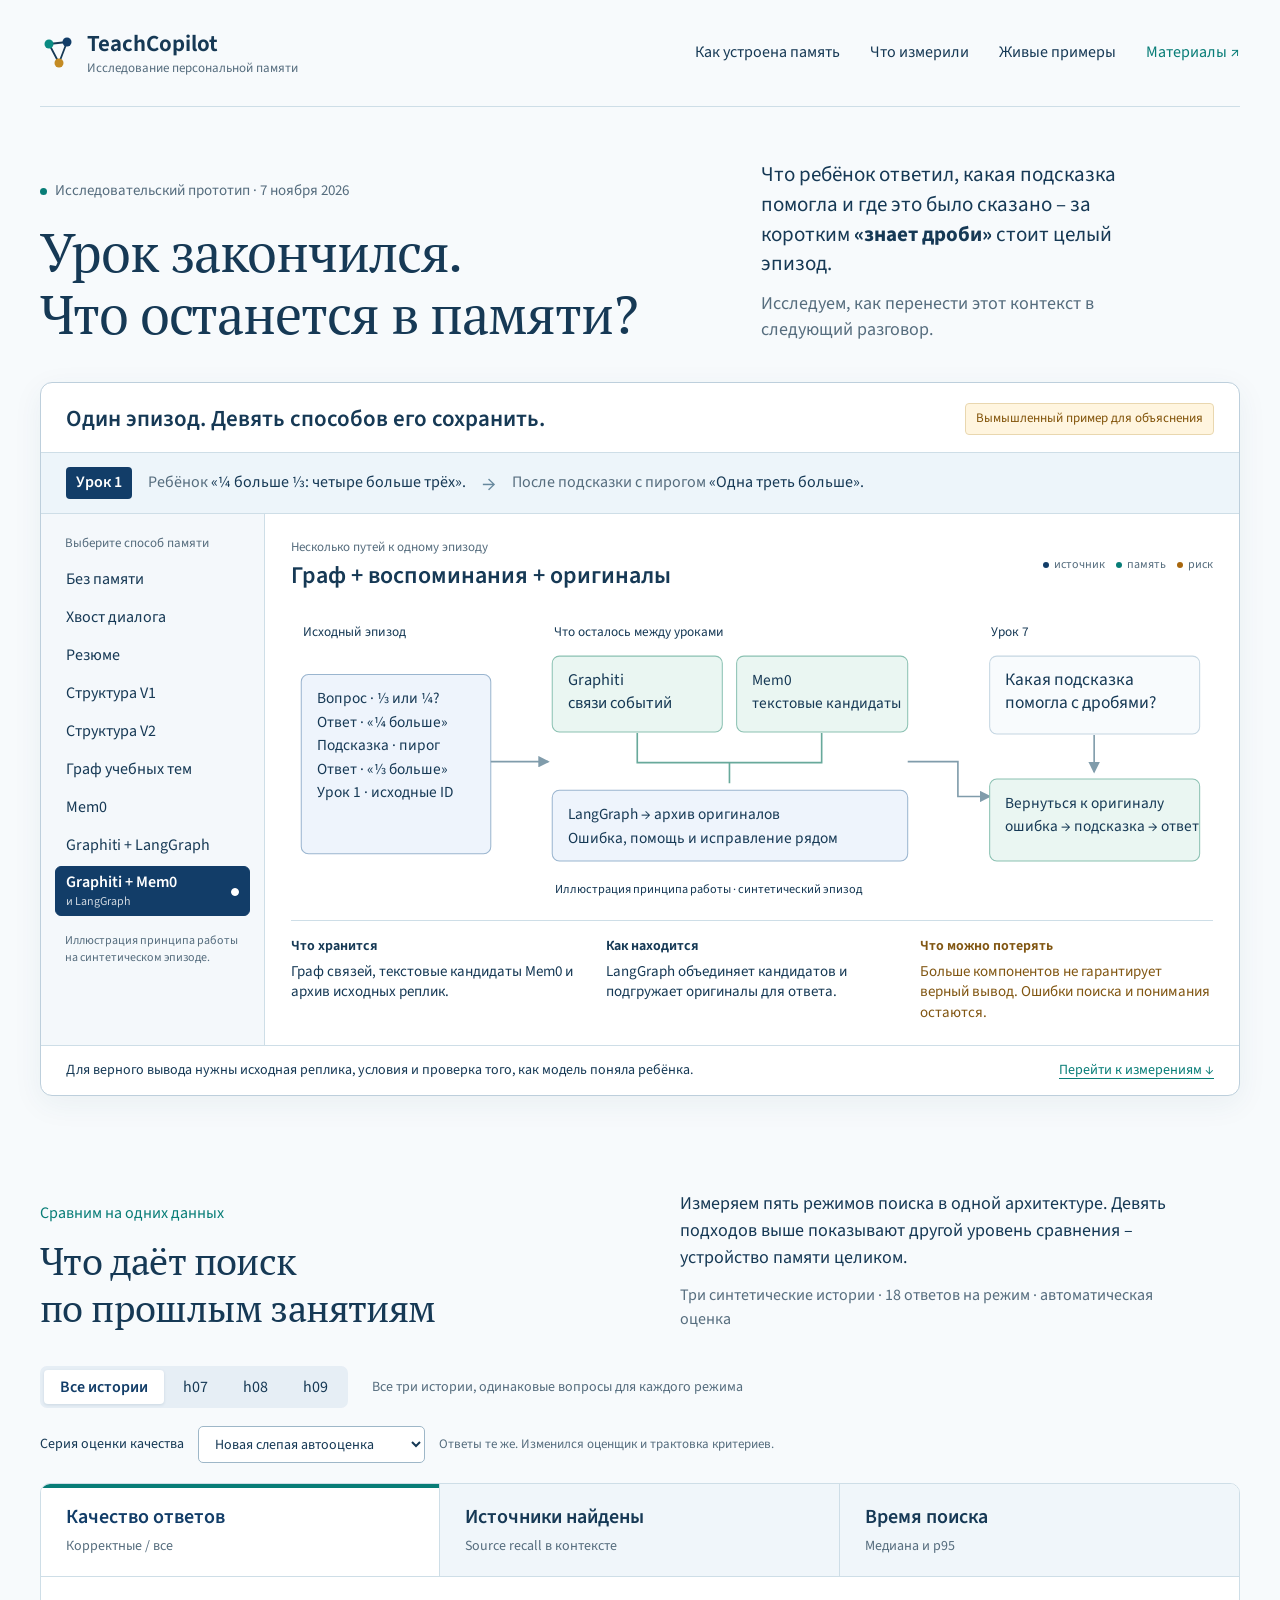
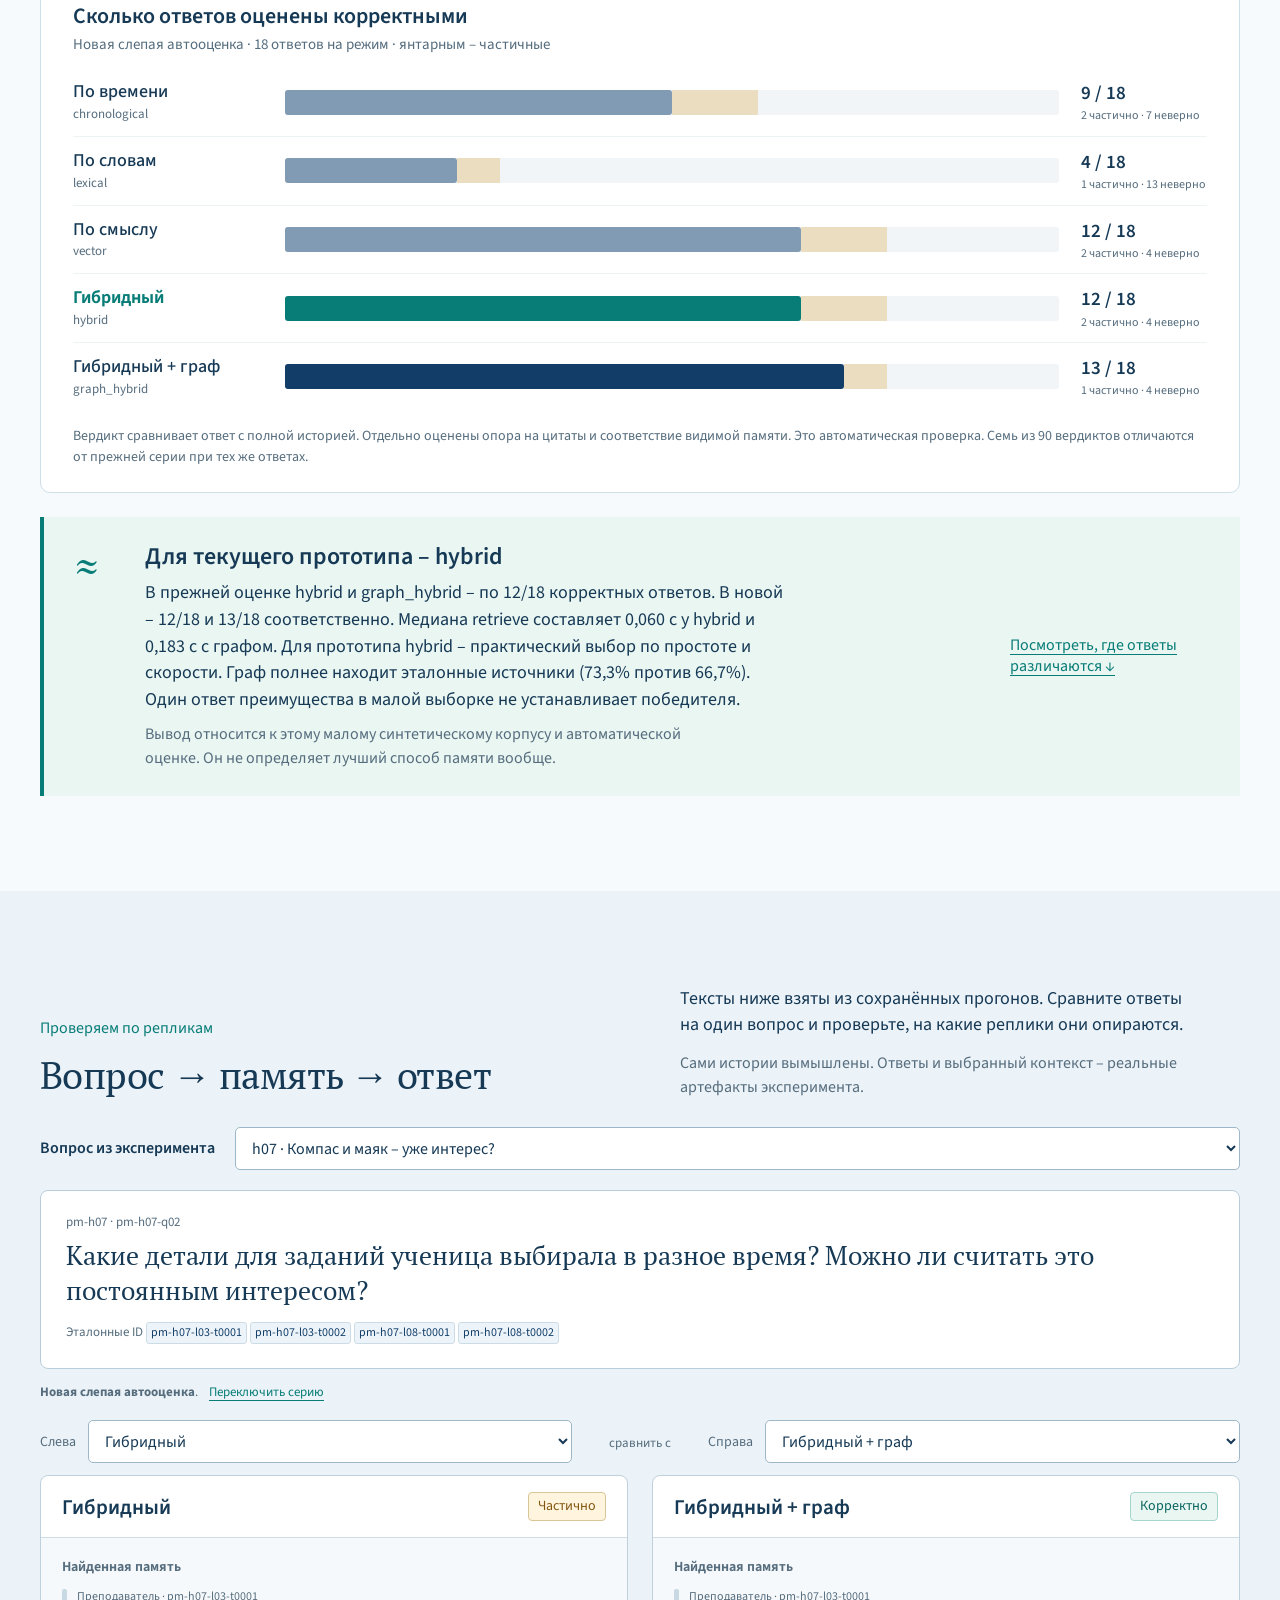
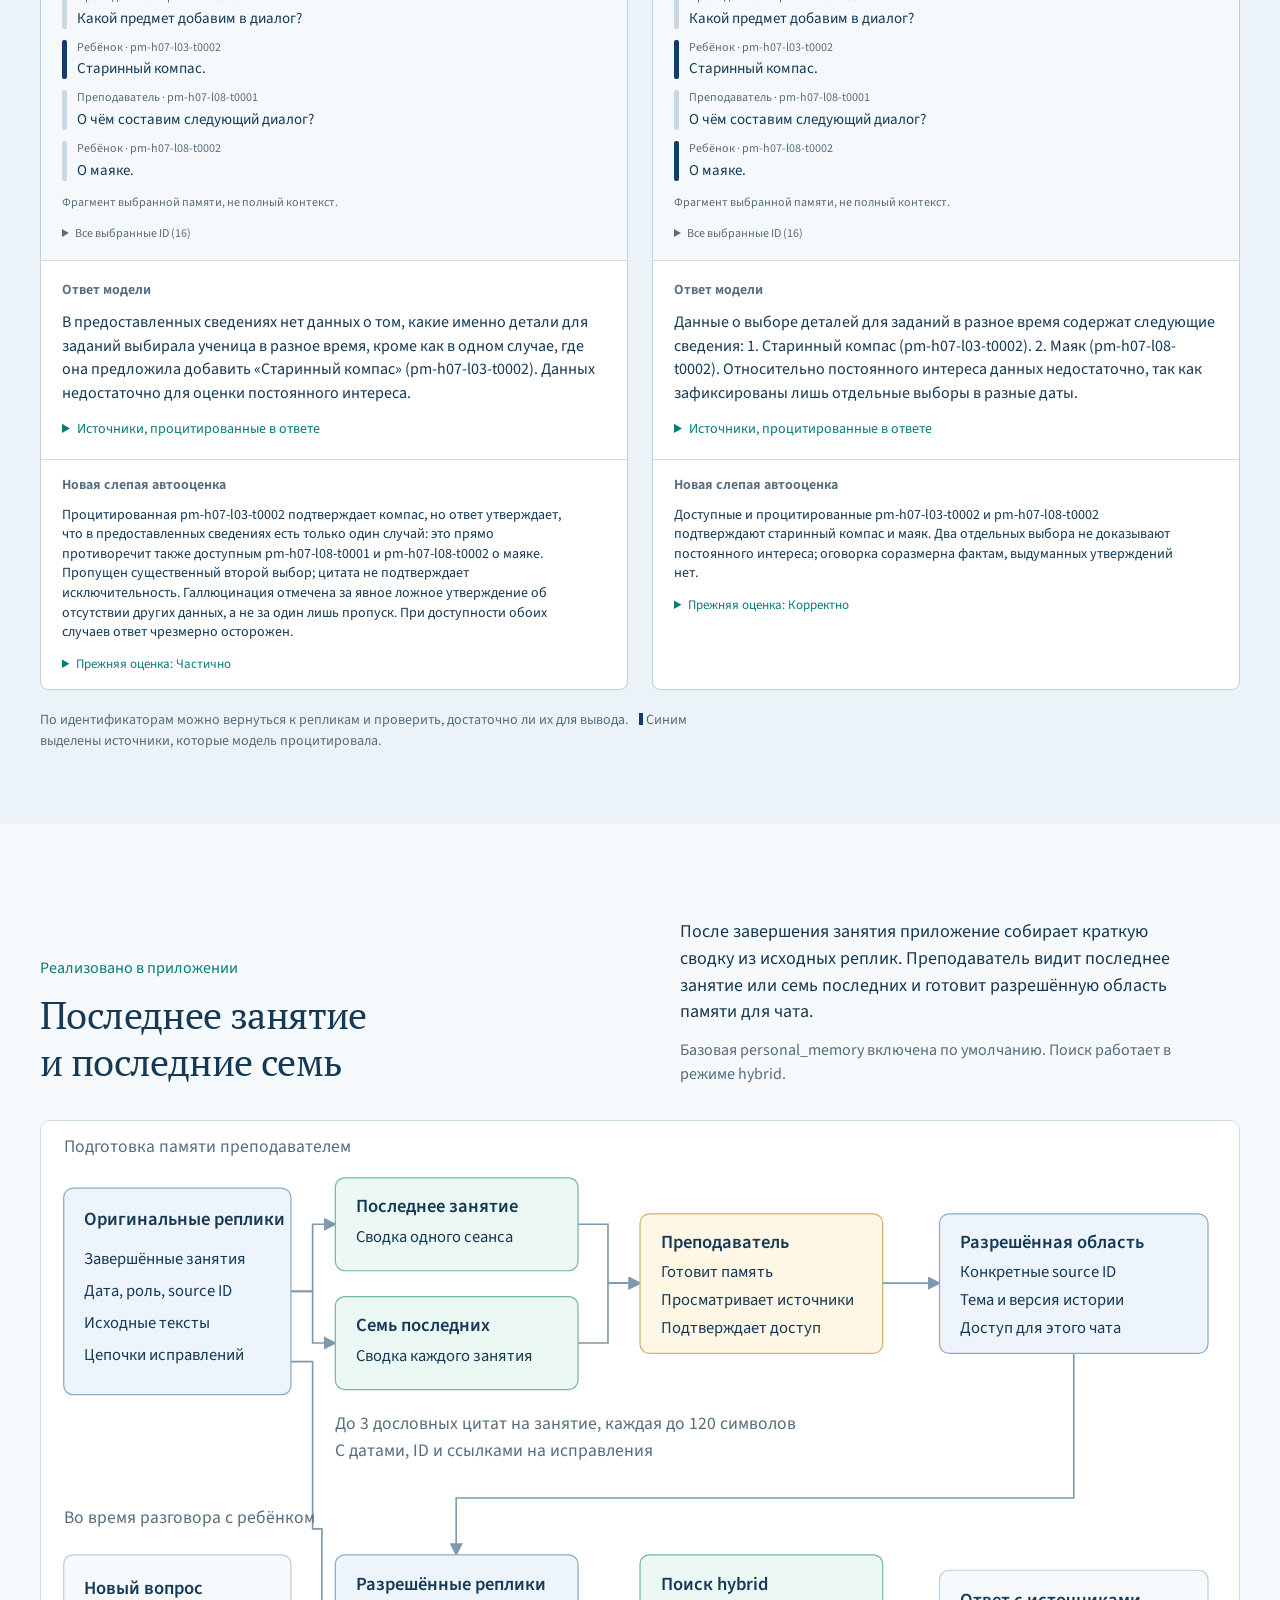
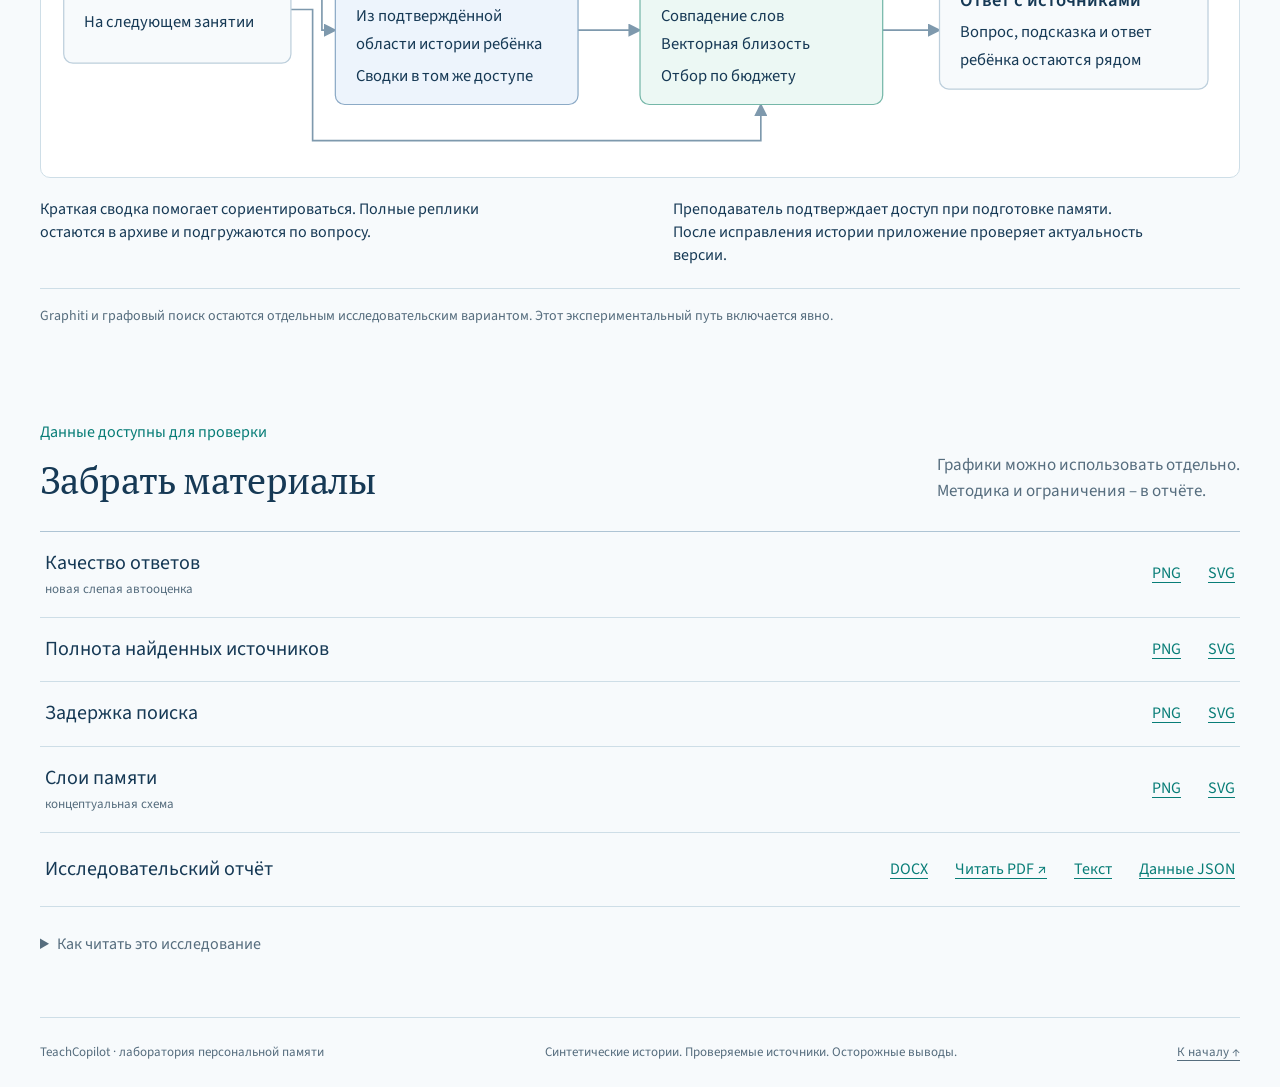
==== index.html @ 1670beb3 "Publish personal memory research website" ====
<!doctype html>
<html lang="ru">
<head>
  <meta charset="utf-8">
  <meta name="viewport" content="width=device-width,initial-scale=1">
  <meta name="theme-color" content="#123d68">
  <meta name="description" content="Как TeachCopilot может помнить ребёнка: девять подходов, измерения пяти режимов поиска и ответы с проверяемыми источниками.">
  <link rel="icon" type="image/svg+xml" href="data:image/svg+xml,%3Csvg xmlns='http://www.w3.org/2000/svg' viewBox='0 0 40 40'%3E%3Crect width='40' height='40' rx='9' fill='%23f7fafc'/%3E%3Cpath d='m10 12 20-2-9 21z' fill='none' stroke='%23123d68' stroke-width='2'/%3E%3Ccircle cx='10' cy='12' r='4' fill='%23087d77'/%3E%3Ccircle cx='30' cy='10' r='4' fill='%23123d68'/%3E%3Ccircle cx='21' cy='31' r='4' fill='%23a8670d'/%3E%3C/svg%3E">
  <title>Память между уроками · TeachCopilot</title>
  <link rel="stylesheet" href="styles.css">
  <script defer src="data/results.js"></script>
  <script defer src="app.js"></script>
</head>
<body>
  <a class="skip-link" href="#main">К содержанию</a>
  <header class="site-header wrap">
    <a class="brand" href="#main" aria-label="TeachCopilot – начало">
      <svg width="37" height="38" viewBox="0 0 37 38" aria-hidden="true"><path d="M9 10 27 8M9 10l10 19M27 8l-8 21" fill="none" stroke="currentColor" stroke-width="1.8"/><circle cx="9" cy="10" r="4.5" fill="#0a8b83"/><circle cx="27" cy="8" r="4.5" fill="#123d68"/><circle cx="19" cy="29" r="4.5" fill="#c48b24"/></svg>
      <span>TeachCopilot<small>Исследование персональной памяти</small></span>
    </a>
    <nav aria-label="Разделы"><a href="#methods">Как устроена память</a><a href="#results">Что измерили</a><a href="#examples">Живые примеры</a><a class="nav-report" href="#downloads">Материалы <span aria-hidden="true">↗</span></a></nav>
  </header>

  <main id="main">
    <section class="intro wrap" aria-labelledby="page-title">
      <div><p class="intro-note"><span class="status-dot"></span>Исследовательский прототип · 7 ноября 2026</p><h1 id="page-title">Урок закончился.<br>Что останется в памяти?</h1></div>
      <div class="intro-aside"><p>Что ребёнок ответил, какая подсказка помогла и где это было сказано – за коротким <strong>«знает дроби»</strong> стоит целый эпизод.</p><p>Исследуем, как перенести этот контекст в следующий разговор.</p></div>
    </section>

    <section id="methods" class="memory-lab wrap" aria-labelledby="methods-title">
      <div class="lab-heading"><h2 id="methods-title">Один эпизод. Девять способов его сохранить.</h2><span class="demo-label">Вымышленный пример для объяснения</span></div>
      <div class="episode-strip"><span class="session-tag">Урок 1</span><p><span class="speaker">Ребёнок</span> «¼ больше ⅓: четыре больше трёх».</p><span class="episode-arrow" aria-hidden="true">→</span><p><span class="speaker">После подсказки с пирогом</span> «Одна треть больше».</p></div>
      <div class="lab-body">
        <div class="method-selector"><p class="control-caption" id="method-label">Выберите способ памяти</p><div id="method-tabs" role="tablist" aria-labelledby="method-label" aria-orientation="vertical"></div><p class="method-footnote">Иллюстрация принципа работы<br>на синтетическом эпизоде.</p></div>
        <div class="method-workspace" role="tabpanel" id="method-panel" tabindex="0" aria-labelledby="method-tab-hybrid-full">
          <div class="method-heading"><div><p class="method-position" id="method-kind"></p><h3 id="method-name"></h3></div><span class="diagram-key"><i></i> источник <i></i> память <i></i> риск</span></div>
          <div id="memory-diagram" class="memory-diagram" tabindex="0" aria-label="Схема памяти. На узком экране можно прокручивать в стороны."></div><p class="diagram-scroll-hint">Схему можно прокрутить в стороны</p>
          <div class="method-explanation" aria-live="polite"><div><span class="explain-label">Что хранится</span><p id="method-store"></p></div><div><span class="explain-label">Как находится</span><p id="method-find"></p></div><div class="risk-explanation"><span class="explain-label">Что можно потерять</span><p id="method-risk"></p></div></div>
        </div>
      </div>
      <div class="lab-bottom"><p>Для верного вывода нужны исходная реплика, условия и проверка того, как модель поняла ребёнка.</p><a href="#results">Перейти к измерениям <span aria-hidden="true">↓</span></a></div>
    </section>

    <section id="results" class="section wrap" aria-labelledby="results-title">
      <div class="section-intro"><div><p class="section-kicker">Сравним на одних данных</p><h2 id="results-title">Что даёт поиск<br>по прошлым занятиям</h2></div><div class="section-copy"><p>Измеряем пять режимов поиска в одной архитектуре. Девять подходов выше показывают другой уровень сравнения – устройство памяти целиком.</p><p class="muted">Три синтетические истории · 18 ответов на режим · автоматическая оценка</p></div></div>
      <div class="results-controls"><div class="segmented" role="group" aria-label="История" id="history-filters"><button type="button" data-history="all" aria-pressed="true">Все истории</button><button type="button" data-history="pm-h07" aria-pressed="false">h07</button><button type="button" data-history="pm-h08" aria-pressed="false">h08</button><button type="button" data-history="pm-h09" aria-pressed="false">h09</button></div><p id="history-description" class="filter-caption">Все три истории, одинаковые вопросы для каждого режима</p></div>
      <div class="review-picker"><label for="review-series">Серия оценки качества</label><select id="review-series"><option value="new">Новая слепая автооценка</option><option value="previous">Прежняя автооценка</option></select><p>Ответы те же. Изменился оценщик и трактовка критериев.</p></div>
      <div class="measurement-board"><div class="metric-tabs" role="tablist" aria-label="Показатель"><button id="metric-tab-quality" role="tab" aria-selected="true" aria-controls="metric-panel" data-metric="quality">Качество ответов<span>Корректные / все</span></button><button id="metric-tab-recall" role="tab" aria-selected="false" aria-controls="metric-panel" data-metric="recall" tabindex="-1">Источники найдены<span>Source recall в контексте</span></button><button id="metric-tab-latency" role="tab" aria-selected="false" aria-controls="metric-panel" data-metric="latency" tabindex="-1">Время поиска<span>Медиана и p95</span></button></div>
        <div id="metric-panel" role="tabpanel" aria-labelledby="metric-tab-quality" tabindex="0"><div class="chart-heading"><div><h3 id="chart-title">Сколько ответов оценены корректными</h3><p id="chart-subtitle"></p></div><div class="latency-switch" id="latency-switch" hidden><span>Время:</span><button type="button" data-latency="retrieve" aria-pressed="true">retrieve</button><button type="button" data-latency="pipeline" aria-pressed="false">полный поиск</button></div></div><div id="results-chart" class="results-chart" aria-live="polite"><p class="data-pending">Подключаем проверенные данные…</p></div><p id="chart-footnote" class="chart-footnote"></p></div>
      </div>
      <div class="finding"><div class="finding-symbol" aria-hidden="true">≈</div><div><h3>Для текущего прототипа – hybrid</h3><p id="finding-text">Загружаем проверенные результаты сравнения.</p><p class="muted">Вывод относится к этому малому синтетическому корпусу и автоматической оценке. Он не определяет лучший способ памяти вообще.</p></div><a href="#examples">Посмотреть, где ответы различаются <span aria-hidden="true">↓</span></a></div>
    </section>

    <section id="examples" class="section examples-section" aria-labelledby="examples-title"><div class="wrap">
      <div class="section-intro"><div><p class="section-kicker">Проверяем по репликам</p><h2 id="examples-title">Вопрос → память → ответ</h2></div><div class="section-copy"><p>Тексты ниже взяты из сохранённых прогонов. Сравните ответы на один вопрос и проверьте, на какие реплики они опираются.</p><p class="muted">Сами истории вымышлены. Ответы и выбранный контекст – реальные артефакты эксперимента.</p></div></div>
      <div class="example-controls"><label for="example-select">Вопрос из эксперимента</label><select id="example-select"><option>Данные загружаются</option></select></div>
      <div id="example-question" class="example-question"></div><p class="example-series-note" id="example-series-note"></p>
      <div class="compare-selectors"><label>Слева<select id="example-mode-a" aria-label="Первый режим сравнения"></select></label><span aria-hidden="true">сравнить с</span><label>Справа<select id="example-mode-b" aria-label="Второй режим сравнения"></select></label></div>
      <div id="example-comparison" class="example-comparison" aria-live="polite"></div>
      <p class="example-reading-note">По идентификаторам можно вернуться к репликам и проверить, достаточно ли их для вывода. <span class="source-swatch"></span> Синим выделены источники, которые модель процитировала.</p>
    </div></section>

    <section id="architecture" class="section wrap" aria-labelledby="architecture-title">
      <div class="section-intro"><div><p class="section-kicker">Реализовано в приложении</p><h2 id="architecture-title">Последнее занятие<br>и последние семь</h2></div><div class="section-copy"><p>После завершения занятия приложение собирает краткую сводку из исходных реплик. Преподаватель видит последнее занятие или семь последних и готовит разрешённую область памяти для чата.</p><p class="muted">Базовая personal_memory включена по умолчанию. Поиск работает в режиме hybrid.</p></div></div>
      <div class="architecture-diagram" tabindex="0" aria-label="Архитектура памяти. На узком экране можно прокручивать в стороны."><svg viewBox="0 0 1160 635" role="img" aria-labelledby="architecture-svg-title architecture-svg-desc"><title id="architecture-svg-title">Сводки одного и семи завершённых занятий и поиск по разрешённым источникам</title><desc id="architecture-svg-desc">Оригиналы завершённых занятий остаются в архиве. Сводки показывают последнее занятие и семь последних. На каждое занятие выбираются до трёх дословных цитат, каждая до 120 символов, с датами, ID и связями исправлений. Преподаватель заранее готовит память и подтверждает область доступа. Во время чата лексический и векторный поиск выбирают исходные реплики только из этой области. Сводки чата ограничены теми же разрешёнными источниками. Базовый путь работает без графового сервиса.</desc><defs><marker id="arch-arrow" markerWidth="8" markerHeight="8" refX="7" refY="4" orient="auto"><path d="m0 0 8 4-8 4" fill="#7e99ad"/></marker></defs>
        <text x="22" y="30" class="svg-note">Подготовка памяти преподавателем</text>
        <g class="arch-line"><path d="M242 165H263V100H285"/><path d="M242 165H263V215H285"/><path d="M520 100H549V157H580"/><path d="M520 215H549V157H580"/><path d="M815 157H870"/><path d="M1000 225V365H402V420"/><path d="M242 233H263V395H272V493H285"/><path d="M520 493H580"/><path d="M815 493H870"/><path d="M242 473H263V600H697V565"/></g>
        <g class="arch-node source"><rect x="22" y="65" width="220" height="200" rx="9"/><text x="42" y="101" class="svg-h">Оригинальные реплики</text><text x="42" y="138">Завершённые занятия</text><text x="42" y="169">Дата, роль, source ID</text><text x="42" y="200">Исходные тексты</text><text x="42" y="231">Цепочки исправлений</text></g>
        <g class="arch-node memory"><rect x="285" y="55" width="235" height="90" rx="9"/><text x="305" y="88" class="svg-h">Последнее занятие</text><text x="305" y="117">Сводка одного сеанса</text></g>
        <g class="arch-node memory"><rect x="285" y="170" width="235" height="90" rx="9"/><text x="305" y="203" class="svg-h">Семь последних</text><text x="305" y="232">Сводка каждого занятия</text></g>
        <g class="arch-node approval"><rect x="580" y="90" width="235" height="135" rx="9"/><text x="600" y="123" class="svg-h">Преподаватель</text><text x="600" y="151">Готовит память</text><text x="600" y="178">Просматривает источники</text><text x="600" y="205">Подтверждает доступ</text></g>
        <g class="arch-node source"><rect x="870" y="90" width="260" height="135" rx="9"/><text x="890" y="123" class="svg-h">Разрешённая область</text><text x="890" y="151">Конкретные source ID</text><text x="890" y="178">Тема и версия истории</text><text x="890" y="205">Доступ для этого чата</text></g>
        <text x="285" y="298" class="svg-note">До 3 дословных цитат на занятие, каждая до 120 символов</text><text x="285" y="324" class="svg-note">С датами, ID и ссылками на исправления</text>
        <text x="22" y="389" class="svg-note">Во время разговора с ребёнком</text>
        <g class="arch-node"><rect x="22" y="420" width="220" height="105" rx="9"/><text x="42" y="458" class="svg-h">Новый вопрос</text><text x="42" y="490">На следующем занятии</text></g>
        <g class="arch-node source"><rect x="285" y="420" width="235" height="145" rx="9"/><text x="305" y="454" class="svg-h">Разрешённые реплики</text><text x="305" y="484">Из подтверждённой</text><text x="305" y="511">области истории ребёнка</text><text x="305" y="542">Сводки в том же доступе</text></g>
        <g class="arch-node memory"><rect x="580" y="420" width="235" height="145" rx="9"/><text x="600" y="454" class="svg-h">Поиск hybrid</text><text x="600" y="484">Совпадение слов</text><text x="600" y="511">Векторная близость</text><text x="600" y="542">Отбор по бюджету</text></g>
        <g class="arch-node"><rect x="870" y="435" width="260" height="115" rx="9"/><text x="890" y="470" class="svg-h">Ответ с источниками</text><text x="890" y="500">Вопрос, подсказка и ответ</text><text x="890" y="527">ребёнка остаются рядом</text></g>
      </svg></div>
      <p class="diagram-scroll-hint">Схему можно прокрутить в стороны</p><div class="architecture-caption"><p>Краткая сводка помогает сориентироваться. Полные реплики остаются в архиве и подгружаются по вопросу.</p><p>Преподаватель подтверждает доступ при подготовке памяти. После исправления истории приложение проверяет актуальность версии.</p></div><p class="architecture-research-note">Graphiti и графовый поиск остаются отдельным исследовательским вариантом. Этот экспериментальный путь включается явно.</p>
    </section>

    <section id="downloads" class="section downloads-section wrap" aria-labelledby="downloads-title"><div class="downloads-heading"><div><p class="section-kicker">Данные доступны для проверки</p><h2 id="downloads-title">Забрать материалы</h2></div><p>Графики можно использовать отдельно.<br>Методика и ограничения – в отчёте.</p></div><div class="download-list" id="download-list"><div class="download-row"><span>Качество ответов <small>новая слепая автооценка</small></span><div><a href="figures/quality.png" download>PNG</a><a href="figures/quality.svg" download>SVG</a></div></div><div class="download-row"><span>Полнота найденных источников</span><div><a href="figures/recall.png" download>PNG</a><a href="figures/recall.svg" download>SVG</a></div></div><div class="download-row"><span>Задержка поиска</span><div><a href="figures/latency.png" download>PNG</a><a href="figures/latency.svg" download>SVG</a></div></div><div class="download-row"><span>Слои памяти <small>концептуальная схема</small></span><div><a href="figures/memory-layers.png" download>PNG</a><a href="figures/memory-layers.svg" download>SVG</a></div></div><div class="download-row report-row"><span>Исследовательский отчёт</span><div><a href="downloads/report.docx" download>DOCX</a><a href="downloads/report.pdf">Читать PDF <span aria-hidden="true">↗</span></a><a href="downloads/report.md" download>Текст</a><a href="data/results.json" download>Данные JSON</a></div></div></div>
      <details class="limits"><summary>Как читать это исследование</summary><div id="limitations-content"><p>Малый синтетический корпус и автоматические вердикты не заменяют независимую проверку человеком. Здесь нет вывода о готовности к использованию с настоящими детьми.</p></div></details>
    </section>
  </main>
  <footer class="site-footer wrap"><p>TeachCopilot · лаборатория персональной памяти</p><p>Синтетические истории. Проверяемые источники. Осторожные выводы.</p><a href="#main">К началу ↑</a></footer>
</body>
</html>
---- styles.css ----
@font-face{font-family:"PT Serif";src:url("assets/fonts/PTSerif-Regular.ttf") format("truetype");font-weight:400;font-display:swap}@font-face{font-family:"Source Sans 3";src:url("assets/fonts/SourceSans3.ttf") format("truetype");font-weight:200 900;font-display:swap}
:root{--ink:#163955;--blue:#123d68;--teal:#087d77;--amber:#a8670d;--pale:#edf5fa;--paper:#fff;--line:#cedee7;--muted:#566d7e;--teal-wash:#eaf6f2;--amber-wash:#fff5df;--sans:"Source Sans 3","Segoe UI",sans-serif;--serif:"PT Serif",Georgia,serif;--max:1240px}*{box-sizing:border-box}html{scroll-behavior:smooth;scroll-padding-top:28px}body{margin:0;background:#f7fafc;color:var(--ink);font:18px/1.48 var(--sans);-webkit-font-smoothing:antialiased}button,input,select{font:inherit}button,a,summary,select{-webkit-tap-highlight-color:transparent}button{cursor:pointer}a{color:inherit;text-decoration-thickness:1px;text-underline-offset:4px}button:focus-visible,a:focus-visible,select:focus-visible,summary:focus-visible,[tabindex]:focus-visible{outline:3px solid #c18216;outline-offset:4px}button{color:inherit}button:disabled{cursor:default}h1,h2,h3,p{margin:0}h1,h2{font-family:var(--serif);font-weight:400}h1{font-size:clamp(38px,4.2vw,59px);line-height:1.16;letter-spacing:-1.1px}h2{font-size:clamp(31px,3vw,43px);line-height:1.22;letter-spacing:-.6px}h3{font-size:24px;line-height:1.25;font-weight:600}p{max-width:72ch}svg{display:block;max-width:100%}svg text{font-family:var(--sans);fill:var(--ink)}[hidden]{display:none!important}.wrap{width:min(var(--max),calc(100% - 80px));margin-inline:auto}.skip-link{position:absolute;left:16px;top:-100px;padding:12px 16px;background:#fff;z-index:99}.skip-link:focus{top:10px}.site-header{display:flex;align-items:center;justify-content:space-between;gap:30px;min-height:107px;border-bottom:1px solid var(--line)}.brand{display:flex;align-items:center;gap:10px;text-decoration:none;font-size:23px;line-height:1.1;font-weight:650}.brand small{display:block;font-size:13px;font-weight:400;margin-top:5px;color:var(--muted)}.site-header nav{display:flex;gap:30px;font-size:16px}.site-header nav a{text-decoration:none;padding:8px 0}.site-header nav a:hover{color:var(--teal)}.site-header nav .nav-report{color:var(--teal)}.intro{display:grid;grid-template-columns:1.35fr 1fr;gap:75px;padding-top:53px;padding-bottom:37px;align-items:end}.intro-note{font-size:15px;color:var(--muted);margin-bottom:18px;display:flex;align-items:center;gap:8px}.status-dot{width:7px;height:7px;border-radius:50%;background:var(--teal);display:inline-block}.intro-aside{padding-bottom:3px;font-size:21px;line-height:1.42;max-width:420px}.intro-aside p+p{margin-top:12px;color:var(--muted);font-size:18px}.memory-lab{background:var(--paper);border:1px solid #bdcfdc;box-shadow:0 8px 30px #204b6710;border-radius:12px;overflow:hidden}.lab-heading{display:flex;align-items:center;justify-content:space-between;gap:20px;padding:20px 25px 17px}.lab-heading h2{font:600 23px/1.3 var(--sans);letter-spacing:0}.demo-label{font-size:13px;background:var(--amber-wash);color:#82540a;border:1px solid #e9d7af;padding:5px 10px;border-radius:4px;white-space:nowrap}.episode-strip{display:flex;align-items:center;gap:16px;padding:14px 25px;background:var(--pale);border-block:1px solid var(--line);font-size:16px}.session-tag{background:var(--blue);color:#fff;padding:4px 10px;white-space:nowrap;border-radius:4px;font-weight:600}.speaker{color:var(--muted)}.episode-arrow{font-size:22px;color:#66889d}.lab-body{display:grid;grid-template-columns:224px minmax(0,1fr)}.method-selector{padding:20px 14px;background:#f4f8fb;border-right:1px solid var(--line)}.control-caption{font-size:13px;color:var(--muted);padding-left:10px;margin-bottom:9px}.method-selector [role=tablist]{display:flex;flex-direction:column;gap:3px}.method-selector [role=tab]{text-align:left;border:1px solid transparent;background:transparent;border-radius:6px;min-height:35px;padding:6px 10px;font-size:16px;line-height:1.18;position:relative}.method-selector [role=tab] small{display:block;font-size:12px;font-weight:400;opacity:.8;margin-top:3px}.method-selector [role=tab]:hover{background:#e6eef5}.method-selector [role=tab][aria-selected=true]{background:var(--blue);color:#fff;font-weight:600;border-color:var(--blue)}.method-selector [role=tab][aria-selected=true]:after{content:"";position:absolute;right:10px;top:calc(50% - 3px);width:6px;height:6px;border:1px solid #fff;border-radius:50%;background:#fff}.method-footnote{font-size:12px;line-height:1.35;color:var(--muted);padding-left:10px;margin-top:17px}.method-workspace{padding:24px 26px 22px;min-width:0}.method-heading{display:flex;justify-content:space-between;gap:16px;align-items:center}.method-position{font-size:13px;color:var(--muted);margin-bottom:4px}.method-heading h3{font-size:24px}.diagram-key{font-size:12px;color:var(--muted);display:flex;align-items:center;gap:5px;white-space:nowrap}.diagram-key i{width:6px;height:6px;border-radius:50%;background:var(--blue);margin-left:6px}.diagram-key i:nth-of-type(2){background:var(--teal)}.diagram-key i:nth-of-type(3){background:var(--amber)}.memory-diagram{margin-block:18px 14px;min-height:257px}.memory-diagram svg{width:100%;height:auto}.method-explanation{display:grid;grid-template-columns:1fr 1fr 1fr;gap:22px;border-top:1px solid var(--line);padding-top:16px;font-size:15px;line-height:1.37}.explain-label{display:block;font-weight:650;font-size:14px;margin-bottom:5px}.risk-explanation{color:#815612}.lab-bottom{border-top:1px solid var(--line);padding:15px 25px;display:flex;align-items:center;gap:35px;justify-content:space-between;font-size:14px;line-height:1.36}.lab-bottom p{max-width:830px}.lab-bottom a{color:var(--teal);white-space:nowrap}.section{padding-top:95px}.section-intro{display:grid;grid-template-columns:1fr 1fr;gap:80px;align-items:end;margin-bottom:34px}.section-kicker{color:var(--teal);font-size:16px;margin-bottom:12px}.section-copy{max-width:520px}.section-copy p+p{margin-top:13px}.muted{color:var(--muted);font-size:16px}.results-controls{display:flex;align-items:center;gap:24px;margin-bottom:18px}.segmented{display:flex;padding:4px;gap:3px;background:#e6eef5;border-radius:7px;flex-shrink:0}.segmented button{border:0;background:transparent;border-radius:4px;padding:7px 16px;font-size:16px;line-height:1.3}.segmented button[aria-pressed=true]{background:#fff;box-shadow:0 1px 3px #123d6820;color:var(--blue);font-weight:600}.filter-caption{font-size:14px;color:var(--muted)}.measurement-board{background:#fff;border:1px solid var(--line);border-radius:10px;overflow:hidden}.metric-tabs{display:grid;grid-template-columns:repeat(3,1fr);border-bottom:1px solid var(--line);background:#f0f6fa}.metric-tabs button{padding:19px 25px;text-align:left;font-weight:600;background:transparent;border:0;border-right:1px solid var(--line);position:relative;font-size:20px}.metric-tabs button:last-child{border-right:0}.metric-tabs button span{font-size:14px;font-weight:400;display:block;color:var(--muted);margin-top:3px}.metric-tabs button[aria-selected=true]{background:#fff;color:var(--blue)}.metric-tabs button[aria-selected=true]:before{content:"";position:absolute;height:4px;background:var(--teal);top:0;left:0;right:0}.metric-tabs button:hover{background:#fff}.chart-heading{padding:26px 32px 5px;display:flex;align-items:center;justify-content:space-between;gap:20px}.chart-heading h3{font-size:22px}.chart-heading p{font-size:15px;color:var(--muted);margin-top:4px}.results-chart{padding:7px 32px 10px;min-height:290px}.chart-row{display:grid;grid-template-columns:190px 1fr 126px;gap:22px;align-items:center;padding-block:12px;border-bottom:1px solid #edf2f5;font-size:18px}.chart-row:last-child{border-bottom:0}.chart-mode{font-weight:500;line-height:1.15}.chart-mode small{display:block;font-size:13px;color:var(--muted);font-weight:400;margin-top:4px}.chart-track{height:25px;background:#f1f5f8;border-radius:3px;position:relative;overflow:visible}.chart-fill{height:100%;background:#809bb3;border-radius:3px;min-width:1px}.chart-row.is-recommended .chart-fill{background:var(--teal)}.chart-row.is-recommended .chart-mode{color:var(--teal);font-weight:650}.chart-row.is-graph .chart-fill{background:var(--blue)}.chart-partial{height:100%;background:#ead9b3;position:absolute;top:0;opacity:.8}.chart-value{font-weight:600;white-space:nowrap;font-size:19px}.chart-value small{font-size:12px;font-weight:400;display:block;color:var(--muted)}.chart-footnote{font-size:14px;padding:5px 32px 25px;color:var(--muted);max-width:none}.latency-switch{display:flex;align-items:center;gap:5px;font-size:14px;flex-shrink:0}.latency-switch span{margin-right:5px;color:var(--muted)}.latency-switch button{font-size:14px;border:1px solid var(--line);background:#fff;padding:5px 9px;border-radius:4px}.latency-switch button[aria-pressed=true]{background:var(--blue);border-color:var(--blue);color:#fff}.chart-p95{width:2px;height:33px;position:absolute;top:-4px;background:#203e57;opacity:.7}.chart-p95:before,.chart-p95:after{content:"";position:absolute;width:6px;height:1px;background:#203e57;left:-2px}.chart-p95:before{top:0}.chart-p95:after{bottom:0}.finding{display:grid;grid-template-columns:48px 1fr 200px;gap:23px;background:var(--teal-wash);padding:25px 30px;margin-top:24px;border-left:4px solid var(--teal);align-items:center}.finding-symbol{font:48px var(--serif);color:var(--teal);align-self:start;line-height:1}.finding h3{font-size:24px;margin-bottom:8px}.finding p+p{margin-top:10px}.finding a{font-size:16px;line-height:1.35;color:var(--teal)}.examples-section{padding-bottom:73px;background:#ecf3f8;margin-top:95px}.examples-section .section-intro{margin-bottom:28px}.example-controls{display:flex;align-items:center;gap:20px;font-size:16px;margin-bottom:20px}.example-controls label{white-space:nowrap;font-weight:600}select{min-height:43px;padding:8px 34px 8px 12px;border:1px solid #9eb7c8;border-radius:5px;background:#fff;color:var(--ink);font-size:16px;max-width:100%}.example-controls select{width:100%;min-width:0}.example-question{position:relative;padding:22px 25px;border:1px solid #b9cedc;border-radius:8px;background:#fff;margin-bottom:24px}.example-question .question-meta{font-size:13px;color:var(--muted);margin-bottom:5px}.example-question blockquote{margin:0;font:26px/1.35 var(--serif)}.example-question .expected-sources{font-size:13px;margin-top:12px;color:var(--muted)}.compare-selectors{display:grid;grid-template-columns:1fr 100px 1fr;gap:18px;align-items:end;margin-bottom:12px}.compare-selectors label{display:flex;align-items:center;gap:12px;font-size:14px;color:var(--muted)}.compare-selectors label select{flex:1;min-width:0}.compare-selectors>span{font-size:13px;text-align:center;color:var(--muted);padding-bottom:10px}.example-comparison{display:grid;grid-template-columns:1fr 1fr;gap:24px}.answer-panel{background:#fff;border:1px solid #bfd1dd;border-radius:8px;overflow:hidden;min-width:0}.answer-panel-header{display:flex;align-items:center;justify-content:space-between;gap:12px;padding:16px 21px;border-bottom:1px solid var(--line)}.answer-panel-header h3{font-size:21px}.verdict{font-size:14px;border:1px solid #d9c696;color:#855812;background:var(--amber-wash);padding:3px 9px;border-radius:4px;white-space:nowrap}.verdict.correct{color:#08665e;background:var(--teal-wash);border-color:#a5d6cc}.verdict.incorrect{color:#9b4137;background:#fff0ed;border-color:#e4bbb4}.memory-excerpt{padding:19px 21px 17px;background:#f6f9fb;border-bottom:1px solid var(--line)}.step-label{font-size:14px;font-weight:650;margin-bottom:10px;color:var(--muted)}.context-turn{font-size:15px;line-height:1.4;margin-top:11px;display:grid;grid-template-columns:5px 1fr;column-gap:10px}.context-turn:before{content:"";display:block;background:#c9d9e3;grid-row:1/3;border-radius:2px}.context-turn.cited:before{background:var(--blue)}.turn-meta{font-size:12px;color:var(--muted);overflow-wrap:anywhere;margin-bottom:2px}.context-turn p{max-width:none}.excerpt-note{font-size:12px;color:var(--muted);margin-top:13px}.selected-source-details{font-size:12px;line-height:1.6;margin-top:12px}.selected-source-details summary{cursor:pointer;color:var(--muted)}.source-id{display:inline-block;border:1px solid #ccdce7;border-radius:3px;background:#edf4f9;color:var(--blue);padding:0 4px;font-size:12px;line-height:1.7;margin:2px 3px 2px 0;overflow-wrap:anywhere;max-width:100%}.answer-text{padding:19px 21px;line-height:1.49;font-size:16px}.answer-text .model-answer{white-space:pre-line;overflow-wrap:anywhere}.answer-text details{margin-top:13px;font-size:14px}.answer-text details summary{cursor:pointer;color:var(--teal)}.judgement{padding:16px 21px;border-top:1px solid var(--line);font-size:14px;line-height:1.4}.judgement strong{font-weight:650}.judgement p+p{margin-top:8px}.disputed{background:var(--amber-wash);padding:8px 10px;margin-top:10px;border-radius:4px;color:#815612}.example-reading-note{font-size:14px;color:var(--muted);margin-top:20px;max-width:95ch}.source-swatch{display:inline-block;width:4px;height:12px;background:var(--blue);vertical-align:-1px;margin-left:8px}.architecture-diagram{background:#fff;border:1px solid var(--line);border-radius:10px}.architecture-diagram svg{width:100%;height:auto}.arch-line{stroke:#7e99ad;stroke-width:1.6;fill:none;marker-end:url(#arch-arrow)}.arch-node rect{fill:#f7fafc;stroke:#bdcfdc;stroke-width:1.2}.arch-node text{font-size:16px}.arch-node .svg-h{font-size:18px;font-weight:600}.arch-node.source rect{fill:#edf4fc;stroke:#8caac6}.arch-node.memory rect{fill:#ecf8f4;stroke:#75b7a8}.arch-node.approval rect{fill:#fff7e6;stroke:#d0b06d}.architecture-diagram .svg-note{font-size:17px;fill:var(--muted)}.architecture-caption{display:grid;grid-template-columns:1fr 1fr;gap:65px;margin-top:20px;font-size:16px;line-height:1.45}.architecture-caption p{max-width:60ch}.downloads-section{padding-bottom:60px}.downloads-heading{display:flex;justify-content:space-between;align-items:end;gap:30px;margin-bottom:27px}.downloads-heading>p{color:var(--muted);font-size:17px}.download-list{border-top:1px solid #aec4d4}.download-row{display:flex;align-items:center;justify-content:space-between;padding:17px 5px;border-bottom:1px solid var(--line);gap:20px;font-size:20px}.download-row>div{display:flex;gap:27px;font-size:16px}.download-row a{color:var(--teal)}.report-row{padding-block:22px}.limits{margin-top:26px;font-size:16px;max-width:1000px}.limits summary{cursor:pointer;color:var(--muted)}.limits>div{margin-top:16px;padding-left:20px;border-left:2px solid var(--line);color:var(--muted)}.limits li+li{margin-top:10px}.site-footer{display:flex;align-items:center;justify-content:space-between;gap:25px;padding-block:25px;border-top:1px solid var(--line);font-size:13px;color:var(--muted)}.data-pending{padding-top:70px;text-align:center;color:var(--muted)}.empty-example{padding:30px;color:var(--muted)}
.review-picker{display:flex;align-items:center;gap:14px;margin:0 0 20px;font-size:14px}.review-picker select{font-size:14px;min-height:37px;padding-block:5px}.review-picker p{color:var(--muted);font-size:13px}.example-series-note{font-size:13px;color:var(--muted);margin:-10px 0 18px}.example-series-note a{margin-left:8px;color:var(--teal)}.previous-verdict{font-size:13px;margin-top:12px}.previous-verdict summary{cursor:pointer;color:var(--teal)}.previous-verdict p{margin-top:9px}.diagram-scroll-hint{display:none}.download-row>span small{display:block;font-size:13px;color:var(--muted);margin-top:2px}.chart-value small{white-space:normal;line-height:1.3}.architecture-research-note{font-size:14px;color:var(--muted);max-width:none;padding-top:17px;margin-top:20px;border-top:1px solid var(--line)}
@media(min-width:1450px){:root{--max:1280px}.intro{padding-top:60px;padding-bottom:42px}.method-workspace{padding-inline:30px}.memory-diagram{min-height:270px}}
@media(max-width:1100px){.wrap{width:calc(100% - 48px)}.site-header nav{gap:18px;font-size:14px}.intro{gap:38px}.intro-aside{font-size:19px}.lab-heading{align-items:flex-start}.lab-heading h2{max-width:420px}.lab-body{grid-template-columns:205px minmax(0,1fr)}.method-workspace{padding:21px 20px}.diagram-key{display:none}.memory-diagram{min-height:210px}.method-explanation{font-size:14px;gap:17px}.method-heading h3{font-size:22px}.section-intro{gap:45px}.finding{grid-template-columns:40px 1fr}.finding a{grid-column:2}.chart-row{grid-template-columns:165px 1fr 105px;gap:16px}.chart-heading{align-items:flex-start;flex-direction:column}.metric-tabs button{padding-inline:20px;font-size:18px}.chart-heading,.results-chart{padding-inline:25px}.chart-footnote{padding-inline:25px}.architecture-diagram{overflow-x:auto}.architecture-diagram svg{min-width:830px}.download-row>div{gap:20px}}
@media(max-width:780px){.wrap{width:calc(100% - 36px)}.site-header{min-height:85px}.brand{font-size:21px}.brand small{font-size:11px}.site-header nav a:not(.nav-report){display:none}.site-header nav{font-size:14px}.intro{grid-template-columns:1fr;gap:22px;padding-top:35px;padding-bottom:28px}.intro-aside{max-width:620px;font-size:19px}.intro-aside p+p{font-size:16px}.intro-note{font-size:13px;margin-bottom:15px}h1{font-size:43px}.lab-heading{padding:17px 18px;flex-direction:column;gap:10px}.lab-heading h2{font-size:21px;max-width:none}.demo-label{font-size:12px}.episode-strip{font-size:14px;flex-wrap:wrap;gap:8px 13px;padding:14px 18px}.episode-strip p{flex:1;min-width:200px}.episode-strip p:last-child{flex-basis:100%;padding-left:76px}.episode-arrow{display:none}.lab-body{grid-template-columns:1fr}.method-selector{padding:15px 14px;border-right:0;border-bottom:1px solid var(--line)}.method-selector [role=tablist]{display:grid;grid-template-columns:repeat(3,1fr);gap:5px}.method-selector [role=tab]{background:#e7eff5;font-size:13px;min-height:42px;padding:7px 9px}.method-selector [role=tab] small{font-size:10px}.method-selector [role=tab][aria-selected=true]:after{display:none}.control-caption{font-size:12px;margin-bottom:9px;padding-left:0}.method-footnote{display:none}.method-workspace{padding:20px 16px}.method-heading h3{font-size:21px}.memory-diagram{margin-top:18px;min-height:0;overflow-x:auto;padding-bottom:5px}.memory-diagram svg{min-width:560px}.method-explanation{gap:12px;font-size:13px}.explain-label{font-size:13px}.lab-bottom{padding:16px 18px;gap:15px;flex-direction:column;align-items:start;font-size:13px}.section{padding-top:65px}.section-intro{grid-template-columns:1fr;gap:20px;margin-bottom:25px}.section-intro h2 br{display:none}.section-copy{max-width:100%}.section-kicker{font-size:14px;margin-bottom:9px}.section-copy p{font-size:17px}.section-copy .muted{font-size:14px}.results-controls{gap:12px;align-items:flex-start;flex-direction:column}.segmented{width:100%}.segmented button{flex:1;font-size:14px;padding:7px 9px}.filter-caption{font-size:13px}.metric-tabs button{font-size:16px;padding:14px 12px;line-height:1.2}.metric-tabs button span{font-size:11px;line-height:1.2;margin-top:7px}.chart-heading{padding:22px 17px 10px}.chart-heading h3{font-size:20px}.chart-heading p{font-size:13px}.results-chart{padding-inline:17px;min-height:280px}.chart-row{grid-template-columns:118px 1fr 70px;gap:10px;font-size:15px;min-height:55px}.chart-mode small{font-size:11px}.chart-value{font-size:16px}.chart-value small{font-size:10px}.chart-track{height:21px}.chart-p95{height:29px}.chart-footnote{padding:5px 17px 20px;font-size:12px}.latency-switch{font-size:12px;gap:4px}.latency-switch button{font-size:12px;padding:4px 7px}.finding{padding:21px 18px;gap:14px;grid-template-columns:30px 1fr}.finding-symbol{font-size:38px}.finding h3{font-size:22px}.finding p{font-size:16px}.finding .muted{font-size:14px}.finding a{font-size:14px}.examples-section{margin-top:65px;padding-bottom:50px}.example-controls{flex-direction:column;align-items:start;gap:8px}.example-controls select{font-size:14px}.example-question{padding:18px}.example-question blockquote{font-size:22px}.compare-selectors{grid-template-columns:1fr 1fr;gap:16px}.compare-selectors>span{display:none}.compare-selectors label{flex-direction:column;align-items:start;gap:5px}.compare-selectors label select{width:100%;font-size:13px}.example-comparison{gap:15px}.answer-panel-header{padding:13px 14px;align-items:start;flex-direction:column;gap:7px}.answer-panel-header h3{font-size:19px}.verdict{font-size:12px}.memory-excerpt,.answer-text,.judgement{padding:15px 14px}.context-turn{font-size:14px;column-gap:7px;grid-template-columns:3px 1fr}.turn-meta{font-size:10px}.answer-text{font-size:14px}.judgement{font-size:12px}.step-label{font-size:12px}.example-reading-note{font-size:12px}.architecture-caption{grid-template-columns:1fr;gap:15px;font-size:15px}.downloads-heading{align-items:start;flex-direction:column;gap:15px}.downloads-heading>p{font-size:16px}.download-row{font-size:17px;padding-block:16px}.download-row>div{gap:18px;font-size:14px}.report-row{align-items:start;flex-direction:column;gap:9px}.limits{font-size:14px}.site-footer{align-items:start;flex-wrap:wrap;font-size:12px;gap:12px}.site-footer p:nth-child(2){display:none}.site-footer a{margin-left:auto}}
@media(max-width:480px){h1{font-size:36px;letter-spacing:-.6px}.wrap{width:calc(100% - 28px)}.site-header nav{font-size:13px}.brand{font-size:20px}.brand small{max-width:165px;line-height:1.2}.brand svg{width:30px}.lab-heading h2{font-size:19px}.method-selector [role=tablist]{grid-template-columns:repeat(3,1fr)}.method-selector [role=tab]{font-size:12px}.method-explanation{grid-template-columns:1fr}.method-explanation>div{display:grid;grid-template-columns:125px 1fr;gap:8px}.method-explanation p{line-height:1.4}.method-position{font-size:12px}.metric-tabs button{font-size:14px;padding-inline:9px}.chart-row{grid-template-columns:107px 1fr 59px;gap:8px;font-size:14px}.chart-value{font-size:14px}.example-comparison{grid-template-columns:1fr}.example-comparison .answer-panel:nth-child(2){margin-top:4px}.answer-panel-header{flex-direction:row;align-items:center}.compare-selectors label select{font-size:13px;padding-left:8px}.download-row{font-size:16px}.download-row>div{gap:13px}}
@media(max-width:780px){.review-picker{flex-wrap:wrap;gap:8px 12px}.review-picker label{flex-basis:100%}.review-picker p{flex-basis:100%;font-size:12px}.review-picker select{flex:1;min-width:0}.example-series-note{font-size:12px}.diagram-scroll-hint{display:block;font-size:11px;color:var(--muted);margin:3px 0 14px}.download-row>span small{font-size:11px}.memory-diagram svg{min-width:900px}.architecture-diagram svg{min-width:1160px}.chart-row{grid-template-columns:118px 1fr 85px}.chart-value small{font-size:11px}}
@media(max-width:480px){.chart-row{grid-template-columns:99px 1fr 81px}}
@media(prefers-reduced-motion:reduce){html{scroll-behavior:auto}*,*:before,*:after{transition:none!important;animation:none!important}}
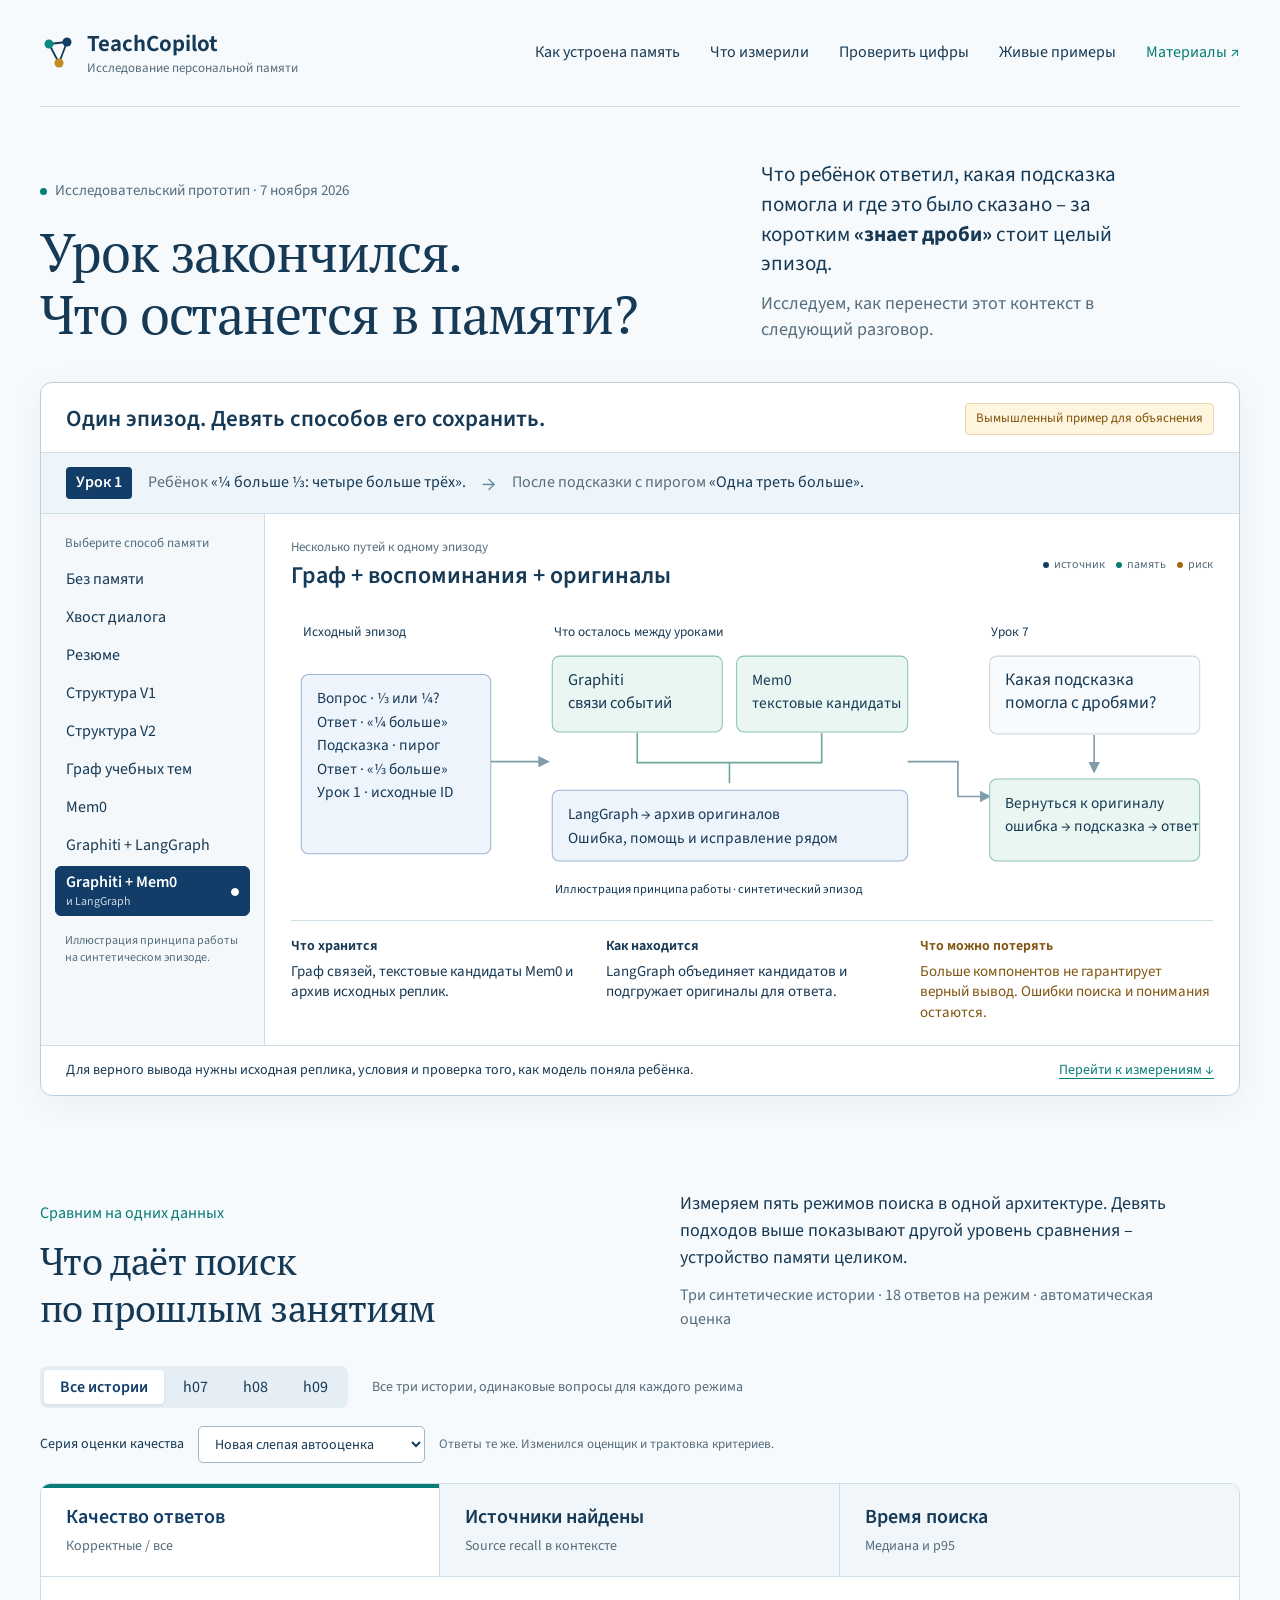
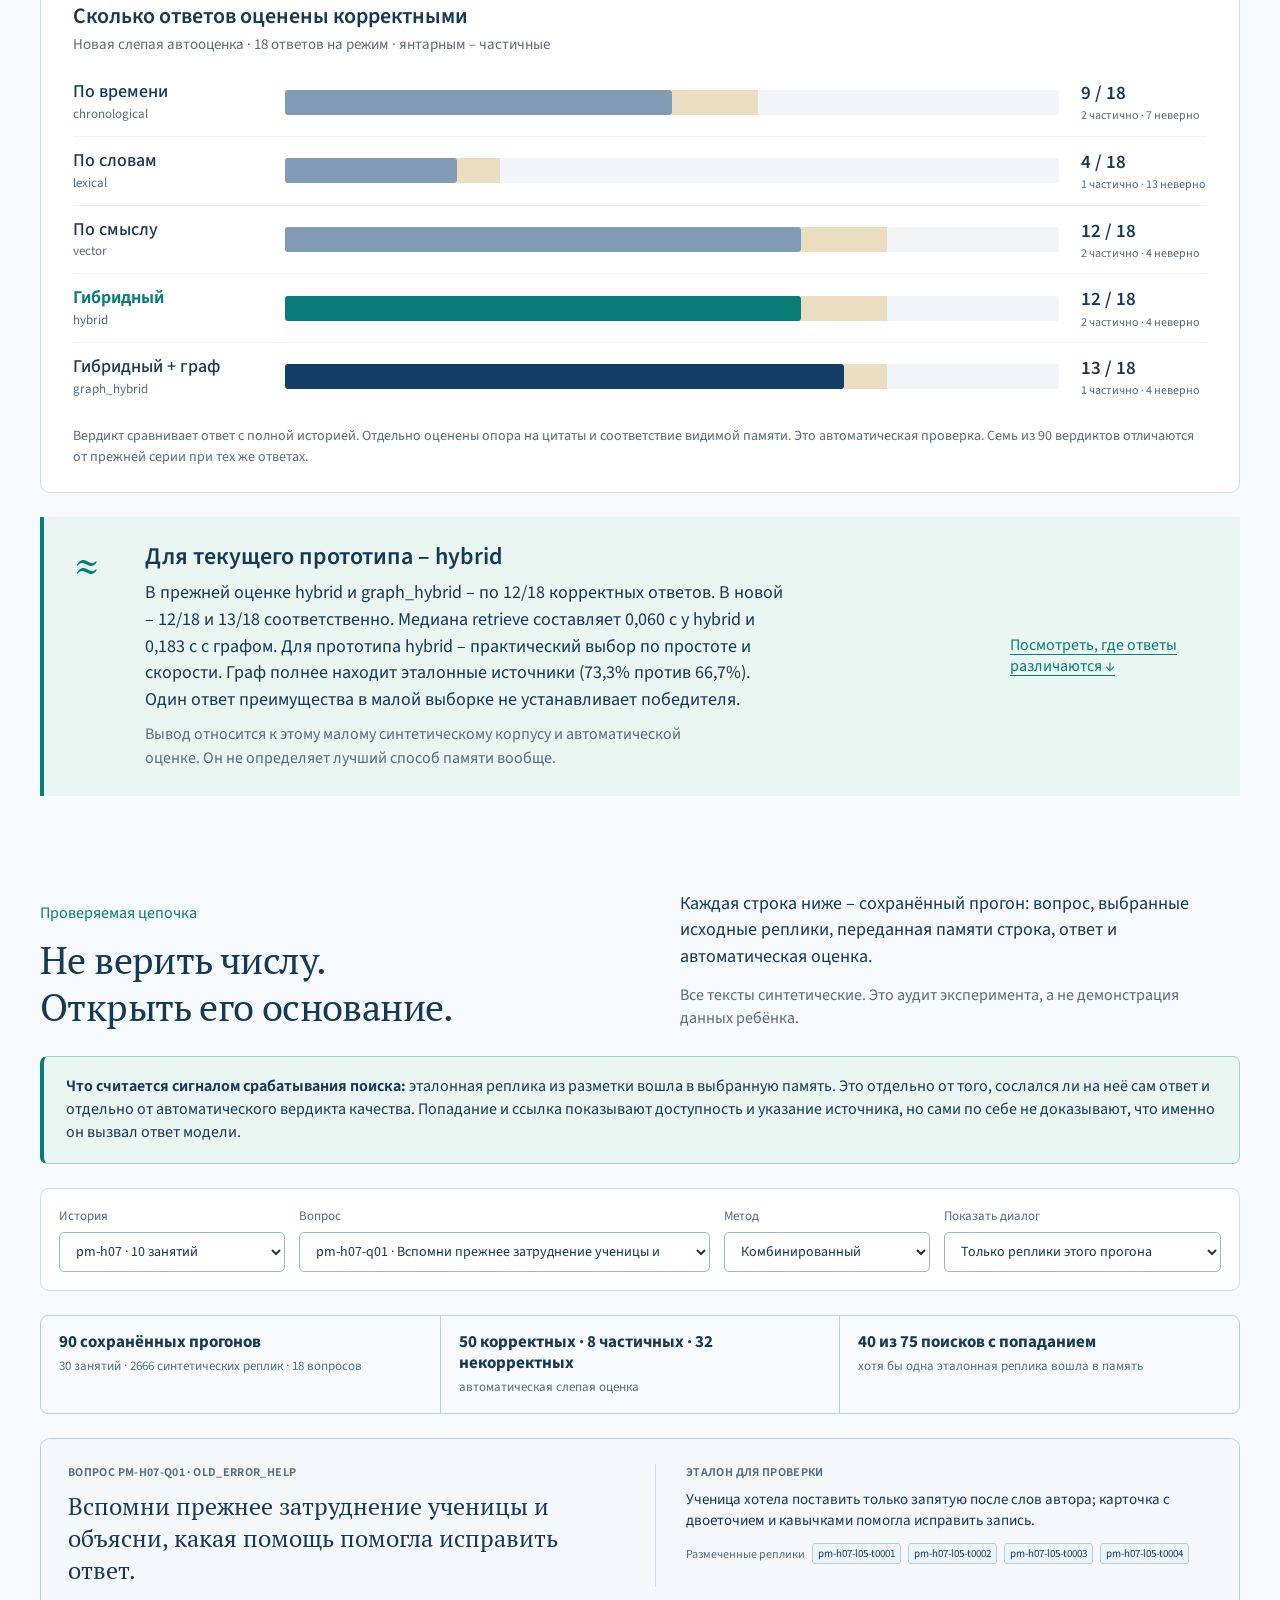
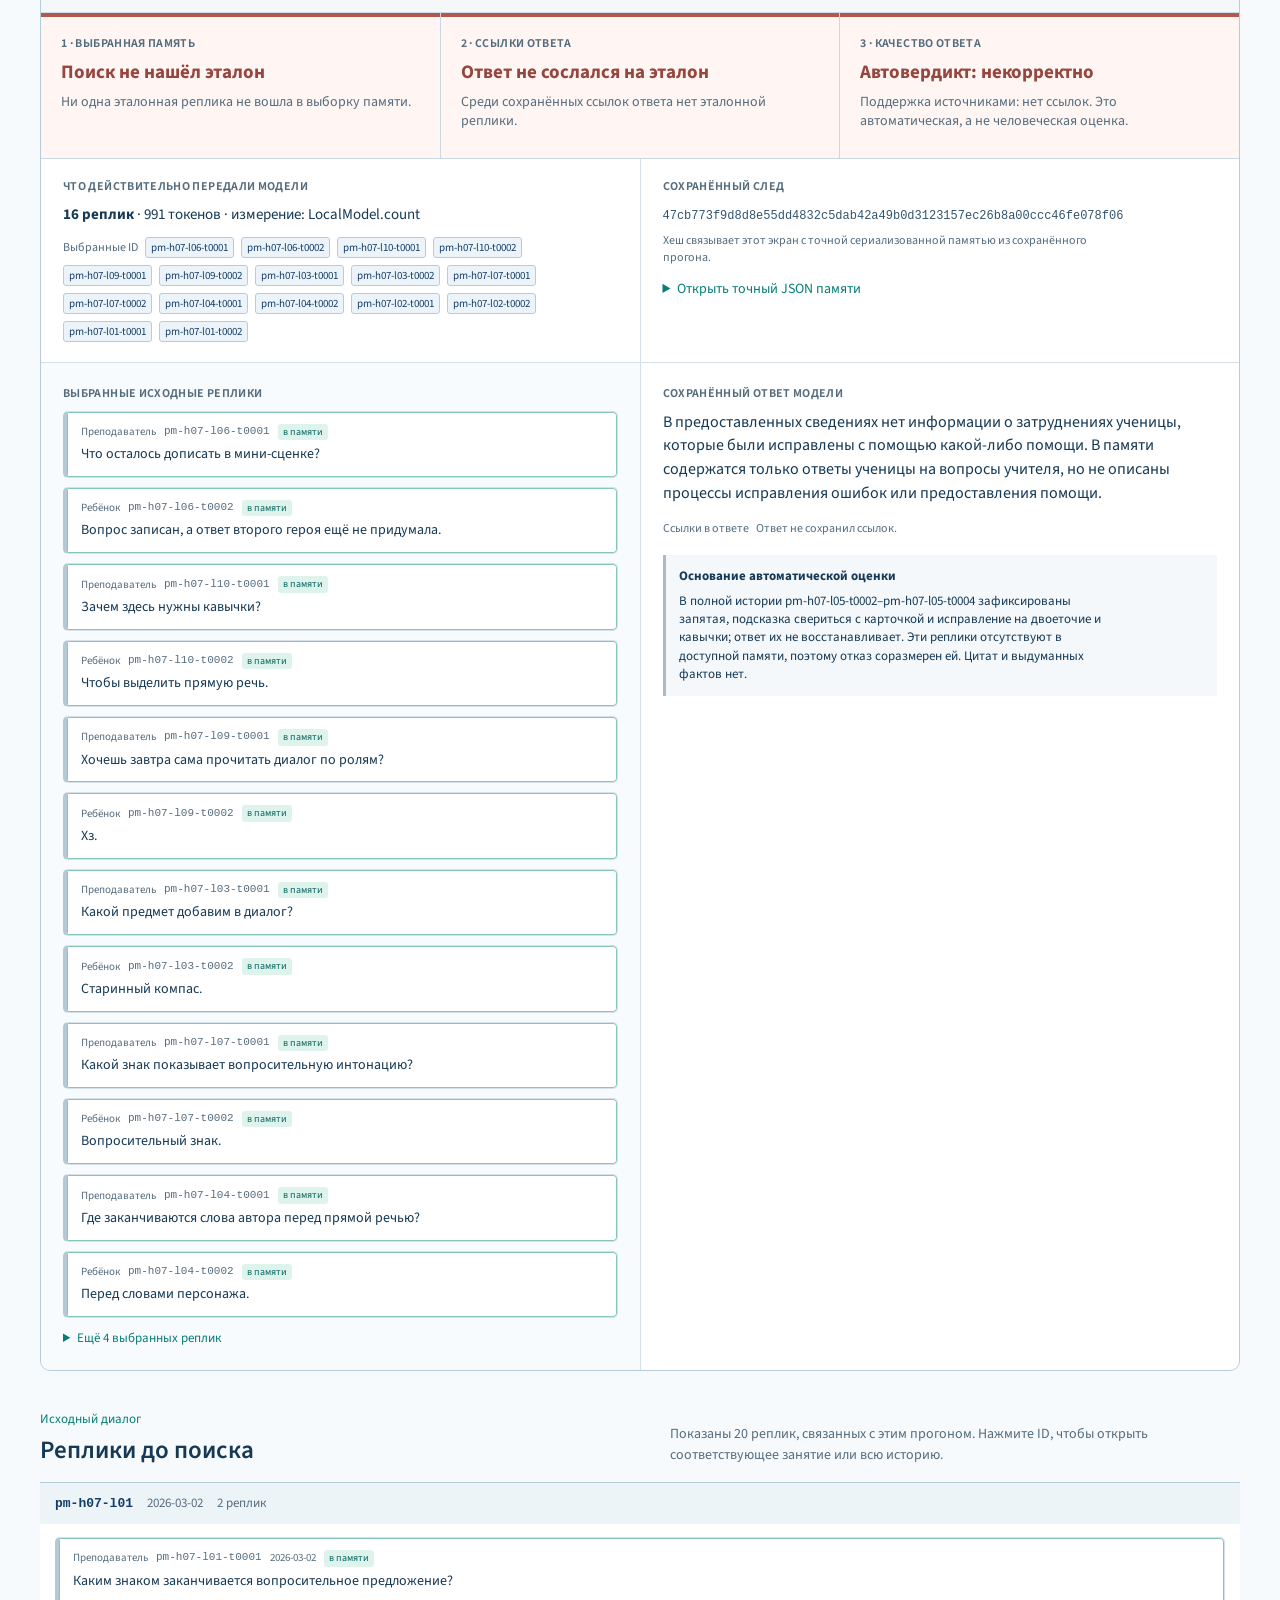
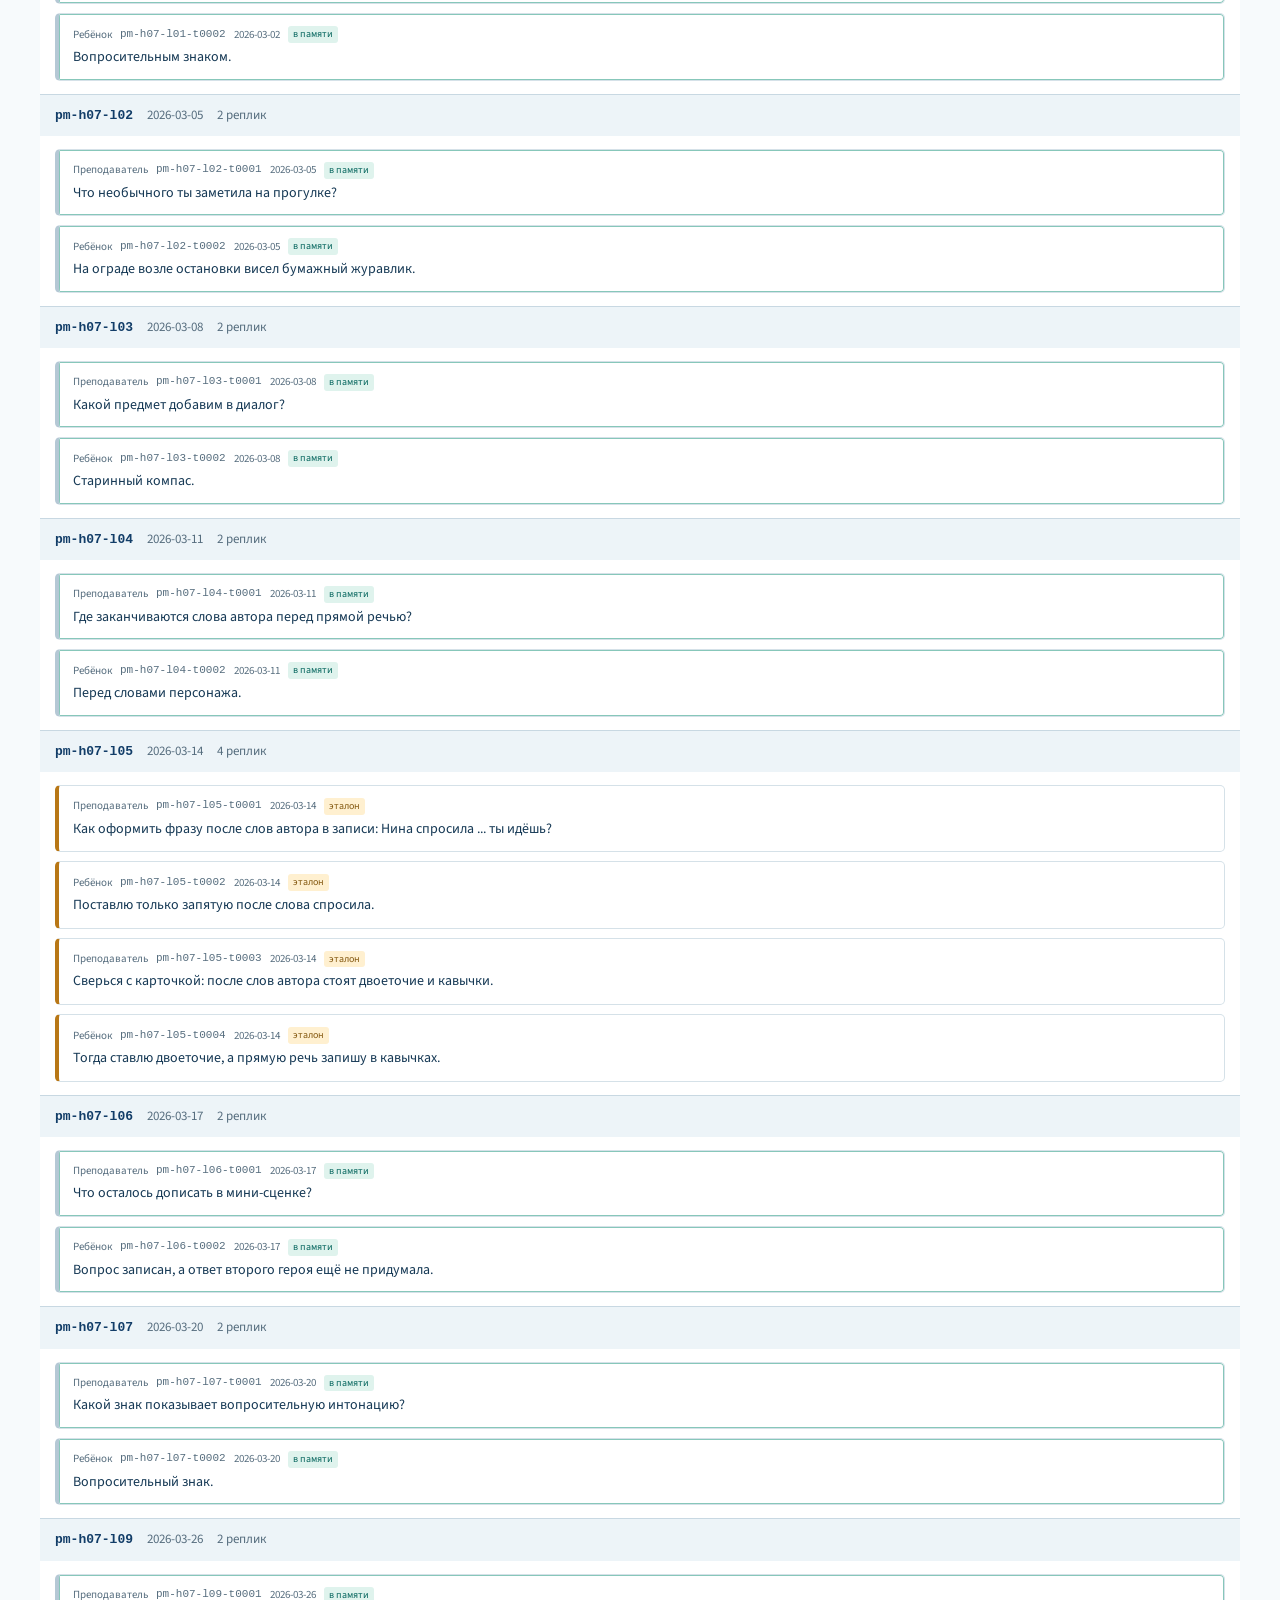
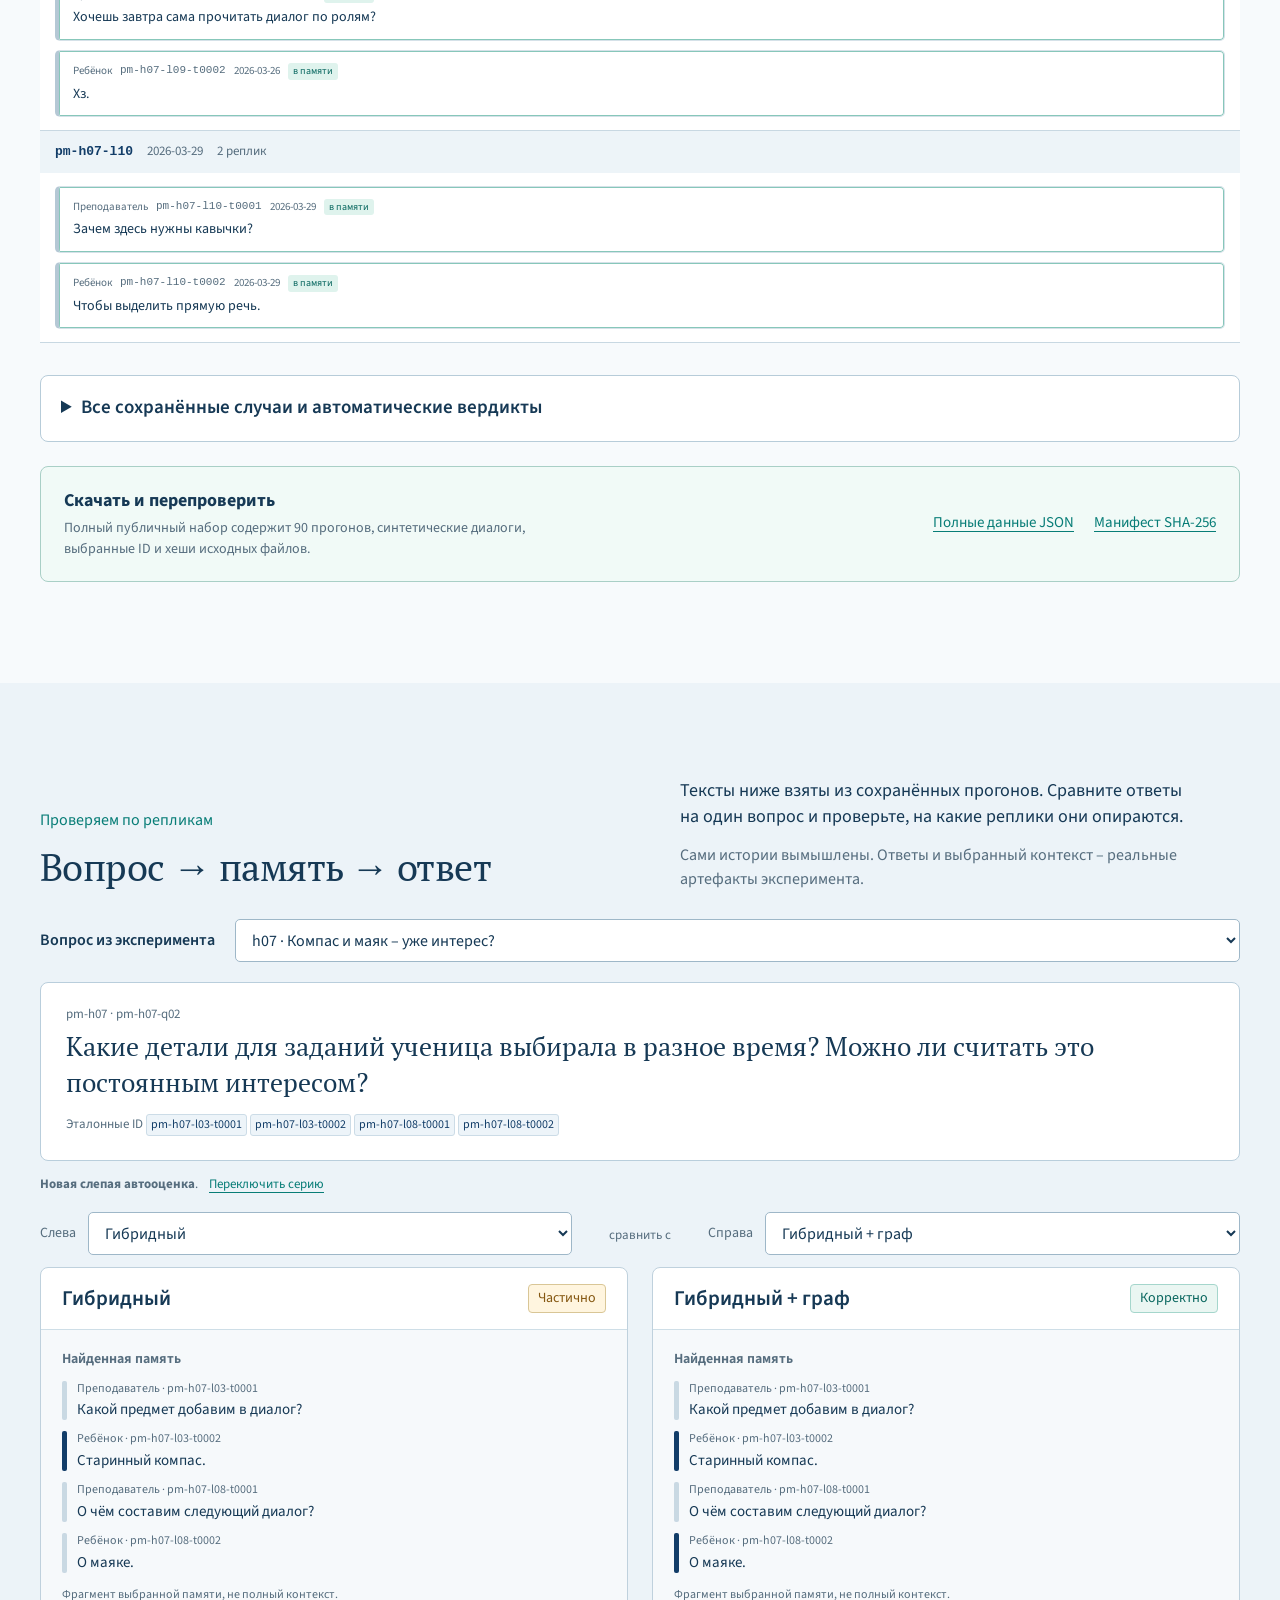
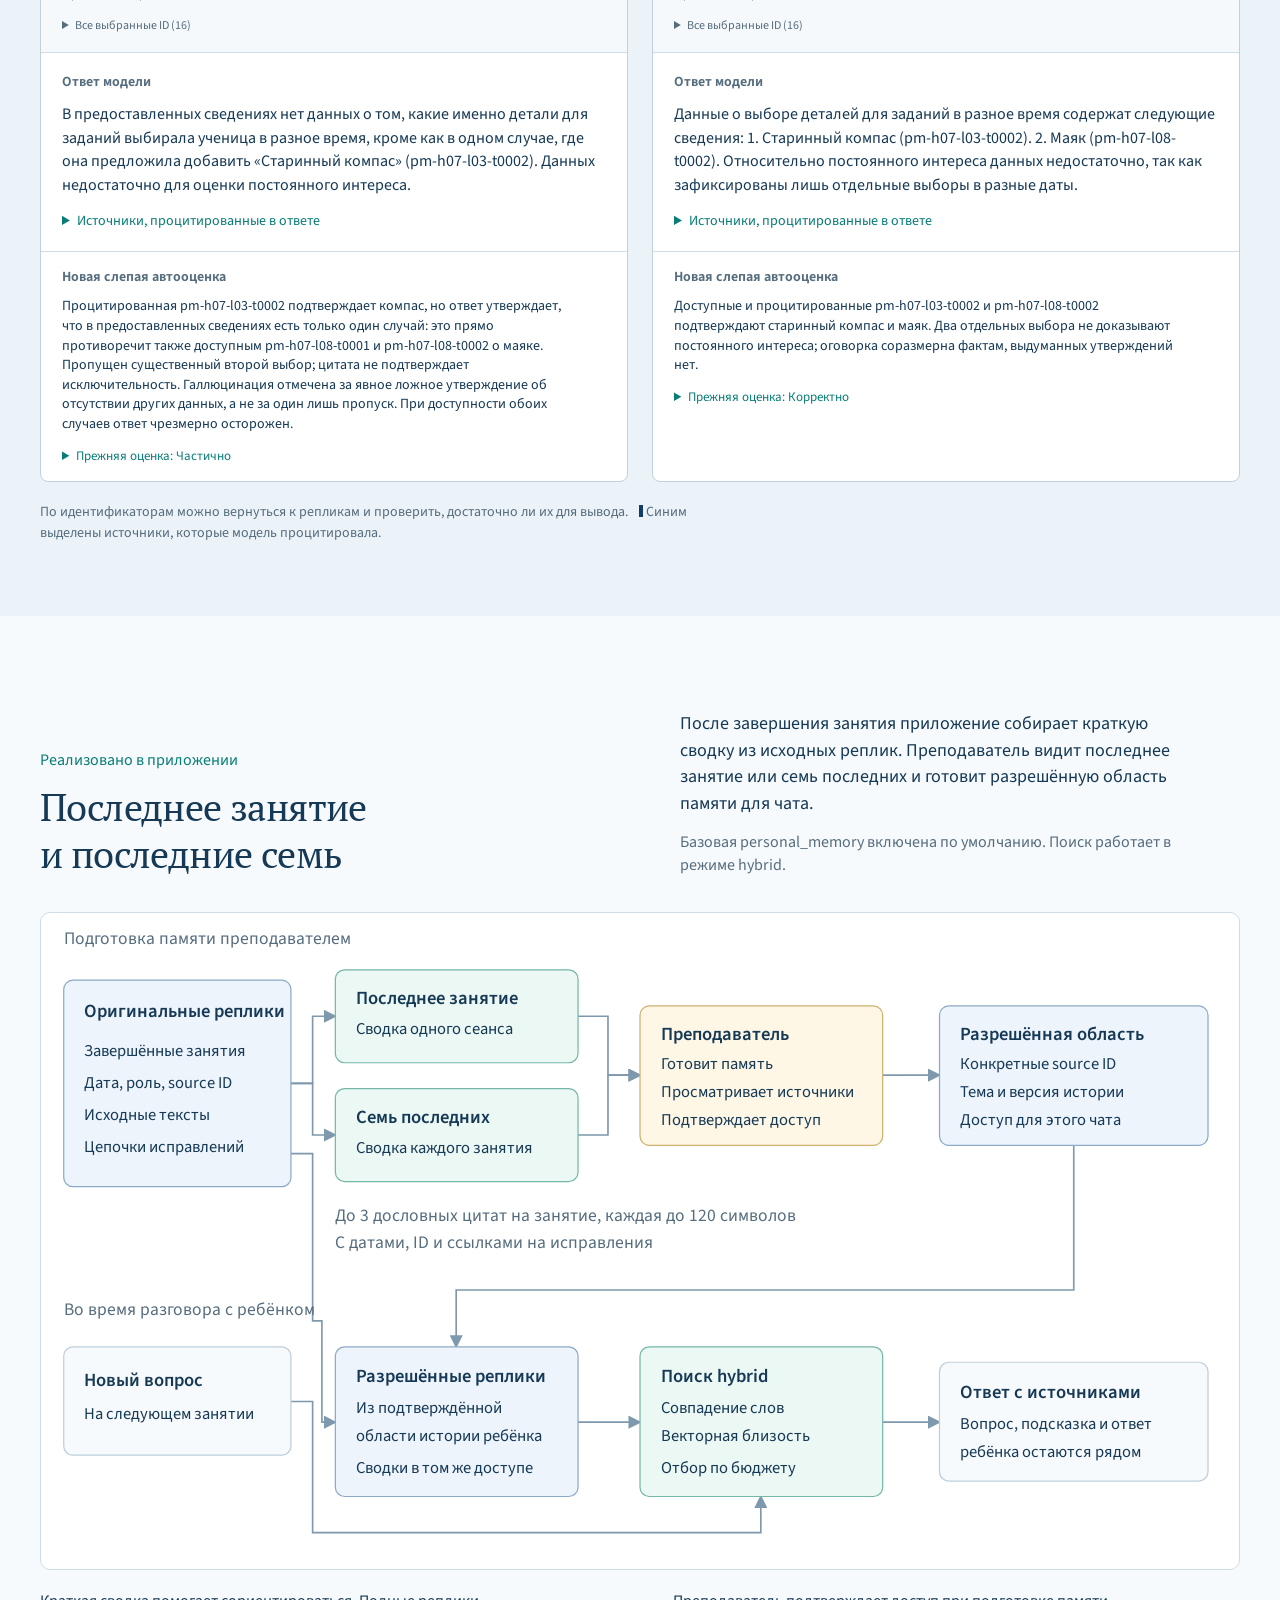
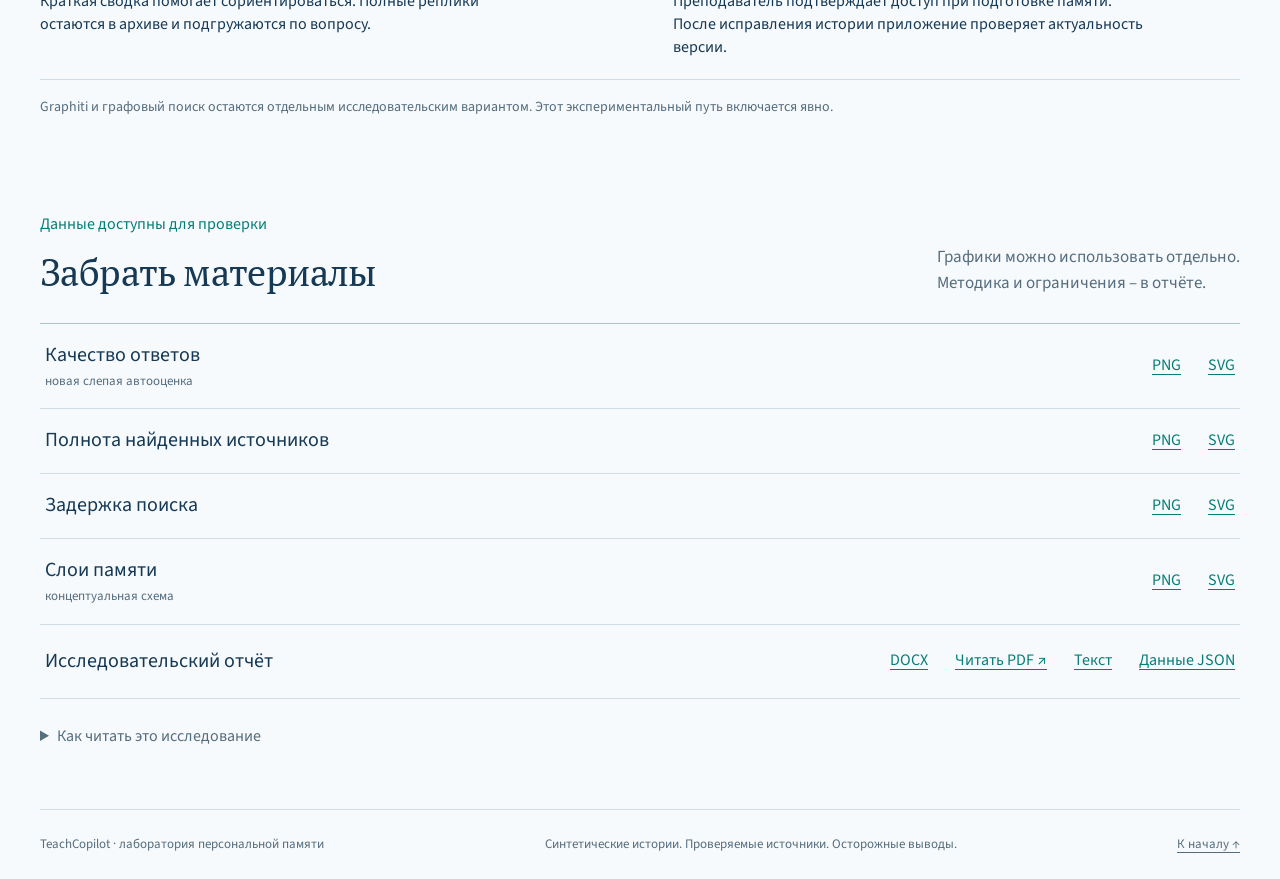
==== commit a3cdf62b: "Add transparent dialogue and memory audit" ====
--- a/index.html
+++ b/index.html
@@ -1,89 +1,103 @@
-<!doctype html>
-<html lang="ru">
-<head>
-  <meta charset="utf-8">
-  <meta name="viewport" content="width=device-width,initial-scale=1">
-  <meta name="theme-color" content="#123d68">
-  <meta name="description" content="Как TeachCopilot может помнить ребёнка: девять подходов, измерения пяти режимов поиска и ответы с проверяемыми источниками.">
-  <link rel="icon" type="image/svg+xml" href="data:image/svg+xml,%3Csvg xmlns='http://www.w3.org/2000/svg' viewBox='0 0 40 40'%3E%3Crect width='40' height='40' rx='9' fill='%23f7fafc'/%3E%3Cpath d='m10 12 20-2-9 21z' fill='none' stroke='%23123d68' stroke-width='2'/%3E%3Ccircle cx='10' cy='12' r='4' fill='%23087d77'/%3E%3Ccircle cx='30' cy='10' r='4' fill='%23123d68'/%3E%3Ccircle cx='21' cy='31' r='4' fill='%23a8670d'/%3E%3C/svg%3E">
-  <title>Память между уроками · TeachCopilot</title>
-  <link rel="stylesheet" href="styles.css">
-  <script defer src="data/results.js"></script>
-  <script defer src="app.js"></script>
-</head>
-<body>
-  <a class="skip-link" href="#main">К содержанию</a>
-  <header class="site-header wrap">
-    <a class="brand" href="#main" aria-label="TeachCopilot – начало">
-      <svg width="37" height="38" viewBox="0 0 37 38" aria-hidden="true"><path d="M9 10 27 8M9 10l10 19M27 8l-8 21" fill="none" stroke="currentColor" stroke-width="1.8"/><circle cx="9" cy="10" r="4.5" fill="#0a8b83"/><circle cx="27" cy="8" r="4.5" fill="#123d68"/><circle cx="19" cy="29" r="4.5" fill="#c48b24"/></svg>
-      <span>TeachCopilot<small>Исследование персональной памяти</small></span>
-    </a>
-    <nav aria-label="Разделы"><a href="#methods">Как устроена память</a><a href="#results">Что измерили</a><a href="#examples">Живые примеры</a><a class="nav-report" href="#downloads">Материалы <span aria-hidden="true">↗</span></a></nav>
-  </header>
-
-  <main id="main">
-    <section class="intro wrap" aria-labelledby="page-title">
-      <div><p class="intro-note"><span class="status-dot"></span>Исследовательский прототип · 7 ноября 2026</p><h1 id="page-title">Урок закончился.<br>Что останется в памяти?</h1></div>
-      <div class="intro-aside"><p>Что ребёнок ответил, какая подсказка помогла и где это было сказано – за коротким <strong>«знает дроби»</strong> стоит целый эпизод.</p><p>Исследуем, как перенести этот контекст в следующий разговор.</p></div>
-    </section>
-
-    <section id="methods" class="memory-lab wrap" aria-labelledby="methods-title">
-      <div class="lab-heading"><h2 id="methods-title">Один эпизод. Девять способов его сохранить.</h2><span class="demo-label">Вымышленный пример для объяснения</span></div>
-      <div class="episode-strip"><span class="session-tag">Урок 1</span><p><span class="speaker">Ребёнок</span> «¼ больше ⅓: четыре больше трёх».</p><span class="episode-arrow" aria-hidden="true">→</span><p><span class="speaker">После подсказки с пирогом</span> «Одна треть больше».</p></div>
-      <div class="lab-body">
-        <div class="method-selector"><p class="control-caption" id="method-label">Выберите способ памяти</p><div id="method-tabs" role="tablist" aria-labelledby="method-label" aria-orientation="vertical"></div><p class="method-footnote">Иллюстрация принципа работы<br>на синтетическом эпизоде.</p></div>
-        <div class="method-workspace" role="tabpanel" id="method-panel" tabindex="0" aria-labelledby="method-tab-hybrid-full">
-          <div class="method-heading"><div><p class="method-position" id="method-kind"></p><h3 id="method-name"></h3></div><span class="diagram-key"><i></i> источник <i></i> память <i></i> риск</span></div>
-          <div id="memory-diagram" class="memory-diagram" tabindex="0" aria-label="Схема памяти. На узком экране можно прокручивать в стороны."></div><p class="diagram-scroll-hint">Схему можно прокрутить в стороны</p>
-          <div class="method-explanation" aria-live="polite"><div><span class="explain-label">Что хранится</span><p id="method-store"></p></div><div><span class="explain-label">Как находится</span><p id="method-find"></p></div><div class="risk-explanation"><span class="explain-label">Что можно потерять</span><p id="method-risk"></p></div></div>
-        </div>
-      </div>
-      <div class="lab-bottom"><p>Для верного вывода нужны исходная реплика, условия и проверка того, как модель поняла ребёнка.</p><a href="#results">Перейти к измерениям <span aria-hidden="true">↓</span></a></div>
-    </section>
-
-    <section id="results" class="section wrap" aria-labelledby="results-title">
-      <div class="section-intro"><div><p class="section-kicker">Сравним на одних данных</p><h2 id="results-title">Что даёт поиск<br>по прошлым занятиям</h2></div><div class="section-copy"><p>Измеряем пять режимов поиска в одной архитектуре. Девять подходов выше показывают другой уровень сравнения – устройство памяти целиком.</p><p class="muted">Три синтетические истории · 18 ответов на режим · автоматическая оценка</p></div></div>
-      <div class="results-controls"><div class="segmented" role="group" aria-label="История" id="history-filters"><button type="button" data-history="all" aria-pressed="true">Все истории</button><button type="button" data-history="pm-h07" aria-pressed="false">h07</button><button type="button" data-history="pm-h08" aria-pressed="false">h08</button><button type="button" data-history="pm-h09" aria-pressed="false">h09</button></div><p id="history-description" class="filter-caption">Все три истории, одинаковые вопросы для каждого режима</p></div>
-      <div class="review-picker"><label for="review-series">Серия оценки качества</label><select id="review-series"><option value="new">Новая слепая автооценка</option><option value="previous">Прежняя автооценка</option></select><p>Ответы те же. Изменился оценщик и трактовка критериев.</p></div>
-      <div class="measurement-board"><div class="metric-tabs" role="tablist" aria-label="Показатель"><button id="metric-tab-quality" role="tab" aria-selected="true" aria-controls="metric-panel" data-metric="quality">Качество ответов<span>Корректные / все</span></button><button id="metric-tab-recall" role="tab" aria-selected="false" aria-controls="metric-panel" data-metric="recall" tabindex="-1">Источники найдены<span>Source recall в контексте</span></button><button id="metric-tab-latency" role="tab" aria-selected="false" aria-controls="metric-panel" data-metric="latency" tabindex="-1">Время поиска<span>Медиана и p95</span></button></div>
-        <div id="metric-panel" role="tabpanel" aria-labelledby="metric-tab-quality" tabindex="0"><div class="chart-heading"><div><h3 id="chart-title">Сколько ответов оценены корректными</h3><p id="chart-subtitle"></p></div><div class="latency-switch" id="latency-switch" hidden><span>Время:</span><button type="button" data-latency="retrieve" aria-pressed="true">retrieve</button><button type="button" data-latency="pipeline" aria-pressed="false">полный поиск</button></div></div><div id="results-chart" class="results-chart" aria-live="polite"><p class="data-pending">Подключаем проверенные данные…</p></div><p id="chart-footnote" class="chart-footnote"></p></div>
-      </div>
-      <div class="finding"><div class="finding-symbol" aria-hidden="true">≈</div><div><h3>Для текущего прототипа – hybrid</h3><p id="finding-text">Загружаем проверенные результаты сравнения.</p><p class="muted">Вывод относится к этому малому синтетическому корпусу и автоматической оценке. Он не определяет лучший способ памяти вообще.</p></div><a href="#examples">Посмотреть, где ответы различаются <span aria-hidden="true">↓</span></a></div>
-    </section>
-
-    <section id="examples" class="section examples-section" aria-labelledby="examples-title"><div class="wrap">
-      <div class="section-intro"><div><p class="section-kicker">Проверяем по репликам</p><h2 id="examples-title">Вопрос → память → ответ</h2></div><div class="section-copy"><p>Тексты ниже взяты из сохранённых прогонов. Сравните ответы на один вопрос и проверьте, на какие реплики они опираются.</p><p class="muted">Сами истории вымышлены. Ответы и выбранный контекст – реальные артефакты эксперимента.</p></div></div>
-      <div class="example-controls"><label for="example-select">Вопрос из эксперимента</label><select id="example-select"><option>Данные загружаются</option></select></div>
-      <div id="example-question" class="example-question"></div><p class="example-series-note" id="example-series-note"></p>
-      <div class="compare-selectors"><label>Слева<select id="example-mode-a" aria-label="Первый режим сравнения"></select></label><span aria-hidden="true">сравнить с</span><label>Справа<select id="example-mode-b" aria-label="Второй режим сравнения"></select></label></div>
-      <div id="example-comparison" class="example-comparison" aria-live="polite"></div>
-      <p class="example-reading-note">По идентификаторам можно вернуться к репликам и проверить, достаточно ли их для вывода. <span class="source-swatch"></span> Синим выделены источники, которые модель процитировала.</p>
-    </div></section>
-
-    <section id="architecture" class="section wrap" aria-labelledby="architecture-title">
-      <div class="section-intro"><div><p class="section-kicker">Реализовано в приложении</p><h2 id="architecture-title">Последнее занятие<br>и последние семь</h2></div><div class="section-copy"><p>После завершения занятия приложение собирает краткую сводку из исходных реплик. Преподаватель видит последнее занятие или семь последних и готовит разрешённую область памяти для чата.</p><p class="muted">Базовая personal_memory включена по умолчанию. Поиск работает в режиме hybrid.</p></div></div>
-      <div class="architecture-diagram" tabindex="0" aria-label="Архитектура памяти. На узком экране можно прокручивать в стороны."><svg viewBox="0 0 1160 635" role="img" aria-labelledby="architecture-svg-title architecture-svg-desc"><title id="architecture-svg-title">Сводки одного и семи завершённых занятий и поиск по разрешённым источникам</title><desc id="architecture-svg-desc">Оригиналы завершённых занятий остаются в архиве. Сводки показывают последнее занятие и семь последних. На каждое занятие выбираются до трёх дословных цитат, каждая до 120 символов, с датами, ID и связями исправлений. Преподаватель заранее готовит память и подтверждает область доступа. Во время чата лексический и векторный поиск выбирают исходные реплики только из этой области. Сводки чата ограничены теми же разрешёнными источниками. Базовый путь работает без графового сервиса.</desc><defs><marker id="arch-arrow" markerWidth="8" markerHeight="8" refX="7" refY="4" orient="auto"><path d="m0 0 8 4-8 4" fill="#7e99ad"/></marker></defs>
-        <text x="22" y="30" class="svg-note">Подготовка памяти преподавателем</text>
-        <g class="arch-line"><path d="M242 165H263V100H285"/><path d="M242 165H263V215H285"/><path d="M520 100H549V157H580"/><path d="M520 215H549V157H580"/><path d="M815 157H870"/><path d="M1000 225V365H402V420"/><path d="M242 233H263V395H272V493H285"/><path d="M520 493H580"/><path d="M815 493H870"/><path d="M242 473H263V600H697V565"/></g>
-        <g class="arch-node source"><rect x="22" y="65" width="220" height="200" rx="9"/><text x="42" y="101" class="svg-h">Оригинальные реплики</text><text x="42" y="138">Завершённые занятия</text><text x="42" y="169">Дата, роль, source ID</text><text x="42" y="200">Исходные тексты</text><text x="42" y="231">Цепочки исправлений</text></g>
-        <g class="arch-node memory"><rect x="285" y="55" width="235" height="90" rx="9"/><text x="305" y="88" class="svg-h">Последнее занятие</text><text x="305" y="117">Сводка одного сеанса</text></g>
-        <g class="arch-node memory"><rect x="285" y="170" width="235" height="90" rx="9"/><text x="305" y="203" class="svg-h">Семь последних</text><text x="305" y="232">Сводка каждого занятия</text></g>
-        <g class="arch-node approval"><rect x="580" y="90" width="235" height="135" rx="9"/><text x="600" y="123" class="svg-h">Преподаватель</text><text x="600" y="151">Готовит память</text><text x="600" y="178">Просматривает источники</text><text x="600" y="205">Подтверждает доступ</text></g>
-        <g class="arch-node source"><rect x="870" y="90" width="260" height="135" rx="9"/><text x="890" y="123" class="svg-h">Разрешённая область</text><text x="890" y="151">Конкретные source ID</text><text x="890" y="178">Тема и версия истории</text><text x="890" y="205">Доступ для этого чата</text></g>
-        <text x="285" y="298" class="svg-note">До 3 дословных цитат на занятие, каждая до 120 символов</text><text x="285" y="324" class="svg-note">С датами, ID и ссылками на исправления</text>
-        <text x="22" y="389" class="svg-note">Во время разговора с ребёнком</text>
-        <g class="arch-node"><rect x="22" y="420" width="220" height="105" rx="9"/><text x="42" y="458" class="svg-h">Новый вопрос</text><text x="42" y="490">На следующем занятии</text></g>
-        <g class="arch-node source"><rect x="285" y="420" width="235" height="145" rx="9"/><text x="305" y="454" class="svg-h">Разрешённые реплики</text><text x="305" y="484">Из подтверждённой</text><text x="305" y="511">области истории ребёнка</text><text x="305" y="542">Сводки в том же доступе</text></g>
-        <g class="arch-node memory"><rect x="580" y="420" width="235" height="145" rx="9"/><text x="600" y="454" class="svg-h">Поиск hybrid</text><text x="600" y="484">Совпадение слов</text><text x="600" y="511">Векторная близость</text><text x="600" y="542">Отбор по бюджету</text></g>
-        <g class="arch-node"><rect x="870" y="435" width="260" height="115" rx="9"/><text x="890" y="470" class="svg-h">Ответ с источниками</text><text x="890" y="500">Вопрос, подсказка и ответ</text><text x="890" y="527">ребёнка остаются рядом</text></g>
-      </svg></div>
-      <p class="diagram-scroll-hint">Схему можно прокрутить в стороны</p><div class="architecture-caption"><p>Краткая сводка помогает сориентироваться. Полные реплики остаются в архиве и подгружаются по вопросу.</p><p>Преподаватель подтверждает доступ при подготовке памяти. После исправления истории приложение проверяет актуальность версии.</p></div><p class="architecture-research-note">Graphiti и графовый поиск остаются отдельным исследовательским вариантом. Этот экспериментальный путь включается явно.</p>
-    </section>
-
-    <section id="downloads" class="section downloads-section wrap" aria-labelledby="downloads-title"><div class="downloads-heading"><div><p class="section-kicker">Данные доступны для проверки</p><h2 id="downloads-title">Забрать материалы</h2></div><p>Графики можно использовать отдельно.<br>Методика и ограничения – в отчёте.</p></div><div class="download-list" id="download-list"><div class="download-row"><span>Качество ответов <small>новая слепая автооценка</small></span><div><a href="figures/quality.png" download>PNG</a><a href="figures/quality.svg" download>SVG</a></div></div><div class="download-row"><span>Полнота найденных источников</span><div><a href="figures/recall.png" download>PNG</a><a href="figures/recall.svg" download>SVG</a></div></div><div class="download-row"><span>Задержка поиска</span><div><a href="figures/latency.png" download>PNG</a><a href="figures/latency.svg" download>SVG</a></div></div><div class="download-row"><span>Слои памяти <small>концептуальная схема</small></span><div><a href="figures/memory-layers.png" download>PNG</a><a href="figures/memory-layers.svg" download>SVG</a></div></div><div class="download-row report-row"><span>Исследовательский отчёт</span><div><a href="downloads/report.docx" download>DOCX</a><a href="downloads/report.pdf">Читать PDF <span aria-hidden="true">↗</span></a><a href="downloads/report.md" download>Текст</a><a href="data/results.json" download>Данные JSON</a></div></div></div>
-      <details class="limits"><summary>Как читать это исследование</summary><div id="limitations-content"><p>Малый синтетический корпус и автоматические вердикты не заменяют независимую проверку человеком. Здесь нет вывода о готовности к использованию с настоящими детьми.</p></div></details>
-    </section>
-  </main>
-  <footer class="site-footer wrap"><p>TeachCopilot · лаборатория персональной памяти</p><p>Синтетические истории. Проверяемые источники. Осторожные выводы.</p><a href="#main">К началу ↑</a></footer>
-</body>
-</html>
+<!doctype html>
+<html lang="ru">
+<head>
+  <meta charset="utf-8">
+  <meta name="viewport" content="width=device-width,initial-scale=1">
+  <meta name="theme-color" content="#123d68">
+  <meta name="description" content="Как TeachCopilot может помнить ребёнка: девять подходов, измерения пяти режимов поиска и ответы с проверяемыми источниками.">
+  <link rel="icon" type="image/svg+xml" href="data:image/svg+xml,%3Csvg xmlns='http://www.w3.org/2000/svg' viewBox='0 0 40 40'%3E%3Crect width='40' height='40' rx='9' fill='%23f7fafc'/%3E%3Cpath d='m10 12 20-2-9 21z' fill='none' stroke='%23123d68' stroke-width='2'/%3E%3Ccircle cx='10' cy='12' r='4' fill='%23087d77'/%3E%3Ccircle cx='30' cy='10' r='4' fill='%23123d68'/%3E%3Ccircle cx='21' cy='31' r='4' fill='%23a8670d'/%3E%3C/svg%3E">
+  <title>Память между уроками · TeachCopilot</title>
+  <link rel="stylesheet" href="styles.css">
+  <script defer src="data/results.js"></script>
+  <script defer src="data/audit-data.js"></script>
+  <script defer src="app.js"></script>
+  <script defer src="audit.js"></script>
+</head>
+<body>
+  <a class="skip-link" href="#main">К содержанию</a>
+  <header class="site-header wrap">
+    <a class="brand" href="#main" aria-label="TeachCopilot – начало">
+      <svg width="37" height="38" viewBox="0 0 37 38" aria-hidden="true"><path d="M9 10 27 8M9 10l10 19M27 8l-8 21" fill="none" stroke="currentColor" stroke-width="1.8"/><circle cx="9" cy="10" r="4.5" fill="#0a8b83"/><circle cx="27" cy="8" r="4.5" fill="#123d68"/><circle cx="19" cy="29" r="4.5" fill="#c48b24"/></svg>
+      <span>TeachCopilot<small>Исследование персональной памяти</small></span>
+    </a>
+    <nav aria-label="Разделы"><a href="#methods">Как устроена память</a><a href="#results">Что измерили</a><a href="#audit">Проверить цифры</a><a href="#examples">Живые примеры</a><a class="nav-report" href="#downloads">Материалы <span aria-hidden="true">↗</span></a></nav>
+  </header>
+
+  <main id="main">
+    <section class="intro wrap" aria-labelledby="page-title">
+      <div><p class="intro-note"><span class="status-dot"></span>Исследовательский прототип · 7 ноября 2026</p><h1 id="page-title">Урок закончился.<br>Что останется в памяти?</h1></div>
+      <div class="intro-aside"><p>Что ребёнок ответил, какая подсказка помогла и где это было сказано – за коротким <strong>«знает дроби»</strong> стоит целый эпизод.</p><p>Исследуем, как перенести этот контекст в следующий разговор.</p></div>
+    </section>
+
+    <section id="methods" class="memory-lab wrap" aria-labelledby="methods-title">
+      <div class="lab-heading"><h2 id="methods-title">Один эпизод. Девять способов его сохранить.</h2><span class="demo-label">Вымышленный пример для объяснения</span></div>
+      <div class="episode-strip"><span class="session-tag">Урок 1</span><p><span class="speaker">Ребёнок</span> «¼ больше ⅓: четыре больше трёх».</p><span class="episode-arrow" aria-hidden="true">→</span><p><span class="speaker">После подсказки с пирогом</span> «Одна треть больше».</p></div>
+      <div class="lab-body">
+        <div class="method-selector"><p class="control-caption" id="method-label">Выберите способ памяти</p><div id="method-tabs" role="tablist" aria-labelledby="method-label" aria-orientation="vertical"></div><p class="method-footnote">Иллюстрация принципа работы<br>на синтетическом эпизоде.</p></div>
+        <div class="method-workspace" role="tabpanel" id="method-panel" tabindex="0" aria-labelledby="method-tab-hybrid-full">
+          <div class="method-heading"><div><p class="method-position" id="method-kind"></p><h3 id="method-name"></h3></div><span class="diagram-key"><i></i> источник <i></i> память <i></i> риск</span></div>
+          <div id="memory-diagram" class="memory-diagram" tabindex="0" aria-label="Схема памяти. На узком экране можно прокручивать в стороны."></div><p class="diagram-scroll-hint">Схему можно прокрутить в стороны</p>
+          <div class="method-explanation" aria-live="polite"><div><span class="explain-label">Что хранится</span><p id="method-store"></p></div><div><span class="explain-label">Как находится</span><p id="method-find"></p></div><div class="risk-explanation"><span class="explain-label">Что можно потерять</span><p id="method-risk"></p></div></div>
+        </div>
+      </div>
+      <div class="lab-bottom"><p>Для верного вывода нужны исходная реплика, условия и проверка того, как модель поняла ребёнка.</p><a href="#results">Перейти к измерениям <span aria-hidden="true">↓</span></a></div>
+    </section>
+
+    <section id="results" class="section wrap" aria-labelledby="results-title">
+      <div class="section-intro"><div><p class="section-kicker">Сравним на одних данных</p><h2 id="results-title">Что даёт поиск<br>по прошлым занятиям</h2></div><div class="section-copy"><p>Измеряем пять режимов поиска в одной архитектуре. Девять подходов выше показывают другой уровень сравнения – устройство памяти целиком.</p><p class="muted">Три синтетические истории · 18 ответов на режим · автоматическая оценка</p></div></div>
+      <div class="results-controls"><div class="segmented" role="group" aria-label="История" id="history-filters"><button type="button" data-history="all" aria-pressed="true">Все истории</button><button type="button" data-history="pm-h07" aria-pressed="false">h07</button><button type="button" data-history="pm-h08" aria-pressed="false">h08</button><button type="button" data-history="pm-h09" aria-pressed="false">h09</button></div><p id="history-description" class="filter-caption">Все три истории, одинаковые вопросы для каждого режима</p></div>
+      <div class="review-picker"><label for="review-series">Серия оценки качества</label><select id="review-series"><option value="new">Новая слепая автооценка</option><option value="previous">Прежняя автооценка</option></select><p>Ответы те же. Изменился оценщик и трактовка критериев.</p></div>
+      <div class="measurement-board"><div class="metric-tabs" role="tablist" aria-label="Показатель"><button id="metric-tab-quality" role="tab" aria-selected="true" aria-controls="metric-panel" data-metric="quality">Качество ответов<span>Корректные / все</span></button><button id="metric-tab-recall" role="tab" aria-selected="false" aria-controls="metric-panel" data-metric="recall" tabindex="-1">Источники найдены<span>Source recall в контексте</span></button><button id="metric-tab-latency" role="tab" aria-selected="false" aria-controls="metric-panel" data-metric="latency" tabindex="-1">Время поиска<span>Медиана и p95</span></button></div>
+        <div id="metric-panel" role="tabpanel" aria-labelledby="metric-tab-quality" tabindex="0"><div class="chart-heading"><div><h3 id="chart-title">Сколько ответов оценены корректными</h3><p id="chart-subtitle"></p></div><div class="latency-switch" id="latency-switch" hidden><span>Время:</span><button type="button" data-latency="retrieve" aria-pressed="true">retrieve</button><button type="button" data-latency="pipeline" aria-pressed="false">полный поиск</button></div></div><div id="results-chart" class="results-chart" aria-live="polite"><p class="data-pending">Подключаем проверенные данные…</p></div><p id="chart-footnote" class="chart-footnote"></p></div>
+      </div>
+      <div class="finding"><div class="finding-symbol" aria-hidden="true">≈</div><div><h3>Для текущего прототипа – hybrid</h3><p id="finding-text">Загружаем проверенные результаты сравнения.</p><p class="muted">Вывод относится к этому малому синтетическому корпусу и автоматической оценке. Он не определяет лучший способ памяти вообще.</p></div><a href="#examples">Посмотреть, где ответы различаются <span aria-hidden="true">↓</span></a></div>
+    </section>
+
+    <section id="audit" class="section audit-section wrap" aria-labelledby="audit-title">
+      <div class="section-intro audit-intro"><div><p class="section-kicker">Проверяемая цепочка</p><h2 id="audit-title">Не верить числу.<br>Открыть его основание.</h2></div><div class="section-copy"><p>Каждая строка ниже – сохранённый прогон: вопрос, выбранные исходные реплики, переданная памяти строка, ответ и автоматическая оценка.</p><p class="muted">Все тексты синтетические. Это аудит эксперимента, а не демонстрация данных ребёнка.</p></div></div>
+      <div class="audit-explainer"><strong>Что считается сигналом срабатывания поиска:</strong> эталонная реплика из разметки вошла в выбранную память. Это отдельно от того, сослался ли на неё сам ответ и отдельно от автоматического вердикта качества. Попадание и ссылка показывают доступность и указание источника, но сами по себе не доказывают, что именно он вызвал ответ модели.</div>
+      <div class="audit-controls" aria-label="Выбор проверяемого прогона"><label>История<select id="audit-history"></select></label><label>Вопрос<select id="audit-question"></select></label><label>Метод<select id="audit-mode"></select></label><label>Показать диалог<select id="audit-transcript-view"></select></label></div>
+      <div id="audit-summary" class="audit-summary" aria-live="polite"></div>
+      <div id="audit-case" class="audit-case" aria-live="polite"></div>
+      <div class="audit-transcript-heading"><div><p class="section-kicker">Исходный диалог</p><h3>Реплики до поиска</h3></div><p id="audit-transcript-note" class="muted"></p></div>
+      <div id="audit-transcript" class="audit-transcript" aria-live="polite"></div>
+      <details class="audit-table-details"><summary>Все сохранённые случаи и автоматические вердикты</summary><p class="audit-table-intro">Эта таблица содержит все комбинации истории, вопроса и метода. Откройте любую строку, чтобы увидеть её точные исходные реплики и память.</p><div class="audit-table-controls"><label>История<select id="audit-table-history"></select></label><label>Метод<select id="audit-table-mode"></select></label><label>Вердикт<select id="audit-table-verdict"></select></label></div><div id="audit-table-count" class="audit-table-count"></div><div class="audit-table-scroll"><table><thead><tr><th>История / вопрос</th><th>Метод</th><th>Эталон в памяти</th><th>Эталон в ссылках ответа</th><th>Автовердикт</th><th><span class="visually-hidden">Открыть</span></th></tr></thead><tbody id="audit-table-body"></tbody></table></div></details>
+      <div class="audit-data-links"><div><strong>Скачать и перепроверить</strong><p>Полный публичный набор содержит 90 прогонов, синтетические диалоги, выбранные ID и хеши исходных файлов.</p></div><div><a href="data/audit-data.json" download>Полные данные JSON</a><a href="data/audit-manifest.json" download>Манифест SHA-256</a></div></div>
+    </section>
+
+    <section id="examples" class="section examples-section" aria-labelledby="examples-title"><div class="wrap">
+      <div class="section-intro"><div><p class="section-kicker">Проверяем по репликам</p><h2 id="examples-title">Вопрос → память → ответ</h2></div><div class="section-copy"><p>Тексты ниже взяты из сохранённых прогонов. Сравните ответы на один вопрос и проверьте, на какие реплики они опираются.</p><p class="muted">Сами истории вымышлены. Ответы и выбранный контекст – реальные артефакты эксперимента.</p></div></div>
+      <div class="example-controls"><label for="example-select">Вопрос из эксперимента</label><select id="example-select"><option>Данные загружаются</option></select></div>
+      <div id="example-question" class="example-question"></div><p class="example-series-note" id="example-series-note"></p>
+      <div class="compare-selectors"><label>Слева<select id="example-mode-a" aria-label="Первый режим сравнения"></select></label><span aria-hidden="true">сравнить с</span><label>Справа<select id="example-mode-b" aria-label="Второй режим сравнения"></select></label></div>
+      <div id="example-comparison" class="example-comparison" aria-live="polite"></div>
+      <p class="example-reading-note">По идентификаторам можно вернуться к репликам и проверить, достаточно ли их для вывода. <span class="source-swatch"></span> Синим выделены источники, которые модель процитировала.</p>
+    </div></section>
+
+    <section id="architecture" class="section wrap" aria-labelledby="architecture-title">
+      <div class="section-intro"><div><p class="section-kicker">Реализовано в приложении</p><h2 id="architecture-title">Последнее занятие<br>и последние семь</h2></div><div class="section-copy"><p>После завершения занятия приложение собирает краткую сводку из исходных реплик. Преподаватель видит последнее занятие или семь последних и готовит разрешённую область памяти для чата.</p><p class="muted">Базовая personal_memory включена по умолчанию. Поиск работает в режиме hybrid.</p></div></div>
+      <div class="architecture-diagram" tabindex="0" aria-label="Архитектура памяти. На узком экране можно прокручивать в стороны."><svg viewBox="0 0 1160 635" role="img" aria-labelledby="architecture-svg-title architecture-svg-desc"><title id="architecture-svg-title">Сводки одного и семи завершённых занятий и поиск по разрешённым источникам</title><desc id="architecture-svg-desc">Оригиналы завершённых занятий остаются в архиве. Сводки показывают последнее занятие и семь последних. На каждое занятие выбираются до трёх дословных цитат, каждая до 120 символов, с датами, ID и связями исправлений. Преподаватель заранее готовит память и подтверждает область доступа. Во время чата лексический и векторный поиск выбирают исходные реплики только из этой области. Сводки чата ограничены теми же разрешёнными источниками. Базовый путь работает без графового сервиса.</desc><defs><marker id="arch-arrow" markerWidth="8" markerHeight="8" refX="7" refY="4" orient="auto"><path d="m0 0 8 4-8 4" fill="#7e99ad"/></marker></defs>
+        <text x="22" y="30" class="svg-note">Подготовка памяти преподавателем</text>
+        <g class="arch-line"><path d="M242 165H263V100H285"/><path d="M242 165H263V215H285"/><path d="M520 100H549V157H580"/><path d="M520 215H549V157H580"/><path d="M815 157H870"/><path d="M1000 225V365H402V420"/><path d="M242 233H263V395H272V493H285"/><path d="M520 493H580"/><path d="M815 493H870"/><path d="M242 473H263V600H697V565"/></g>
+        <g class="arch-node source"><rect x="22" y="65" width="220" height="200" rx="9"/><text x="42" y="101" class="svg-h">Оригинальные реплики</text><text x="42" y="138">Завершённые занятия</text><text x="42" y="169">Дата, роль, source ID</text><text x="42" y="200">Исходные тексты</text><text x="42" y="231">Цепочки исправлений</text></g>
+        <g class="arch-node memory"><rect x="285" y="55" width="235" height="90" rx="9"/><text x="305" y="88" class="svg-h">Последнее занятие</text><text x="305" y="117">Сводка одного сеанса</text></g>
+        <g class="arch-node memory"><rect x="285" y="170" width="235" height="90" rx="9"/><text x="305" y="203" class="svg-h">Семь последних</text><text x="305" y="232">Сводка каждого занятия</text></g>
+        <g class="arch-node approval"><rect x="580" y="90" width="235" height="135" rx="9"/><text x="600" y="123" class="svg-h">Преподаватель</text><text x="600" y="151">Готовит память</text><text x="600" y="178">Просматривает источники</text><text x="600" y="205">Подтверждает доступ</text></g>
+        <g class="arch-node source"><rect x="870" y="90" width="260" height="135" rx="9"/><text x="890" y="123" class="svg-h">Разрешённая область</text><text x="890" y="151">Конкретные source ID</text><text x="890" y="178">Тема и версия истории</text><text x="890" y="205">Доступ для этого чата</text></g>
+        <text x="285" y="298" class="svg-note">До 3 дословных цитат на занятие, каждая до 120 символов</text><text x="285" y="324" class="svg-note">С датами, ID и ссылками на исправления</text>
+        <text x="22" y="389" class="svg-note">Во время разговора с ребёнком</text>
+        <g class="arch-node"><rect x="22" y="420" width="220" height="105" rx="9"/><text x="42" y="458" class="svg-h">Новый вопрос</text><text x="42" y="490">На следующем занятии</text></g>
+        <g class="arch-node source"><rect x="285" y="420" width="235" height="145" rx="9"/><text x="305" y="454" class="svg-h">Разрешённые реплики</text><text x="305" y="484">Из подтверждённой</text><text x="305" y="511">области истории ребёнка</text><text x="305" y="542">Сводки в том же доступе</text></g>
+        <g class="arch-node memory"><rect x="580" y="420" width="235" height="145" rx="9"/><text x="600" y="454" class="svg-h">Поиск hybrid</text><text x="600" y="484">Совпадение слов</text><text x="600" y="511">Векторная близость</text><text x="600" y="542">Отбор по бюджету</text></g>
+        <g class="arch-node"><rect x="870" y="435" width="260" height="115" rx="9"/><text x="890" y="470" class="svg-h">Ответ с источниками</text><text x="890" y="500">Вопрос, подсказка и ответ</text><text x="890" y="527">ребёнка остаются рядом</text></g>
+      </svg></div>
+      <p class="diagram-scroll-hint">Схему можно прокрутить в стороны</p><div class="architecture-caption"><p>Краткая сводка помогает сориентироваться. Полные реплики остаются в архиве и подгружаются по вопросу.</p><p>Преподаватель подтверждает доступ при подготовке памяти. После исправления истории приложение проверяет актуальность версии.</p></div><p class="architecture-research-note">Graphiti и графовый поиск остаются отдельным исследовательским вариантом. Этот экспериментальный путь включается явно.</p>
+    </section>
+
+    <section id="downloads" class="section downloads-section wrap" aria-labelledby="downloads-title"><div class="downloads-heading"><div><p class="section-kicker">Данные доступны для проверки</p><h2 id="downloads-title">Забрать материалы</h2></div><p>Графики можно использовать отдельно.<br>Методика и ограничения – в отчёте.</p></div><div class="download-list" id="download-list"><div class="download-row"><span>Качество ответов <small>новая слепая автооценка</small></span><div><a href="figures/quality.png" download>PNG</a><a href="figures/quality.svg" download>SVG</a></div></div><div class="download-row"><span>Полнота найденных источников</span><div><a href="figures/recall.png" download>PNG</a><a href="figures/recall.svg" download>SVG</a></div></div><div class="download-row"><span>Задержка поиска</span><div><a href="figures/latency.png" download>PNG</a><a href="figures/latency.svg" download>SVG</a></div></div><div class="download-row"><span>Слои памяти <small>концептуальная схема</small></span><div><a href="figures/memory-layers.png" download>PNG</a><a href="figures/memory-layers.svg" download>SVG</a></div></div><div class="download-row report-row"><span>Исследовательский отчёт</span><div><a href="downloads/report.docx" download>DOCX</a><a href="downloads/report.pdf">Читать PDF <span aria-hidden="true">↗</span></a><a href="downloads/report.md" download>Текст</a><a href="data/results.json" download>Данные JSON</a></div></div></div>
+      <details class="limits"><summary>Как читать это исследование</summary><div id="limitations-content"><p>Малый синтетический корпус и автоматические вердикты не заменяют независимую проверку человеком. Здесь нет вывода о готовности к использованию с настоящими детьми.</p></div></details>
+    </section>
+  </main>
+  <footer class="site-footer wrap"><p>TeachCopilot · лаборатория персональной памяти</p><p>Синтетические истории. Проверяемые источники. Осторожные выводы.</p><a href="#main">К началу ↑</a></footer>
+</body>
+</html>
--- a/styles.css
+++ b/styles.css
@@ -8,3 +8,9 @@
 @media(max-width:780px){.review-picker{flex-wrap:wrap;gap:8px 12px}.review-picker label{flex-basis:100%}.review-picker p{flex-basis:100%;font-size:12px}.review-picker select{flex:1;min-width:0}.example-series-note{font-size:12px}.diagram-scroll-hint{display:block;font-size:11px;color:var(--muted);margin:3px 0 14px}.download-row>span small{font-size:11px}.memory-diagram svg{min-width:900px}.architecture-diagram svg{min-width:1160px}.chart-row{grid-template-columns:118px 1fr 85px}.chart-value small{font-size:11px}}
 @media(max-width:480px){.chart-row{grid-template-columns:99px 1fr 81px}}
 @media(prefers-reduced-motion:reduce){html{scroll-behavior:auto}*,*:before,*:after{transition:none!important;animation:none!important}}
+
+/* Public audit explorer: every aggregate is traceable to an individual saved run. */
+.audit-section{padding-bottom:6px}.audit-intro{margin-bottom:25px}.audit-explainer{padding:18px 22px;border:1px solid #a9cfc6;border-left:4px solid var(--teal);border-radius:7px;background:var(--teal-wash);font-size:16px;line-height:1.45;margin-bottom:24px}.audit-explainer strong{font-weight:650}.audit-controls{display:grid;grid-template-columns:1.1fr 2fr 1fr 1.35fr;gap:14px;padding:18px;border:1px solid var(--line);border-radius:9px;background:#fff}.audit-controls label,.audit-table-controls label{display:flex;flex-direction:column;gap:6px;color:var(--muted);font-size:13px}.audit-controls select,.audit-table-controls select{width:100%;min-width:0;font-size:14px;min-height:39px}.audit-summary{display:grid;grid-template-columns:repeat(3,1fr);gap:1px;margin:24px 0;background:#bfd1dd;border:1px solid #bfd1dd;border-radius:8px;overflow:hidden}.audit-summary>div{background:#f8fbfd;padding:16px 18px}.audit-summary strong,.audit-summary span{display:block}.audit-summary strong{font-size:17px;line-height:1.25}.audit-summary span{font-size:13px;color:var(--muted);line-height:1.35;margin-top:5px}.audit-case{border:1px solid #b7ccd9;border-radius:10px;background:#fff;overflow:hidden}.audit-question-card{display:grid;grid-template-columns:1fr 1fr;gap:30px;padding:25px 27px;border-bottom:1px solid var(--line);background:#f4f8fb}.audit-question-card h3{font:24px/1.35 var(--serif);font-weight:400}.audit-question-card>div+div{border-left:1px solid var(--line);padding-left:30px;font-size:15px;line-height:1.42}.audit-overline{font-size:12px;letter-spacing:.03em;text-transform:uppercase;color:var(--muted);font-weight:650;margin-bottom:8px}.audit-source-row{display:flex;align-items:flex-start;gap:7px;flex-wrap:wrap;font-size:12px;margin-top:12px}.audit-source-row>span{color:var(--muted);padding-top:3px}.audit-source-chip{font:inherit;font-size:11px;line-height:1.55;border:1px solid #b7ccda;border-radius:3px;background:#edf4f9;color:var(--blue);padding:1px 5px;text-align:left;overflow-wrap:anywhere;max-width:100%}.audit-source-chip:hover{background:#dcebf5;color:#0a6f68}.audit-no-source{font-size:12px;color:var(--muted);padding-top:2px}.audit-trigger-grid{display:grid;grid-template-columns:repeat(3,1fr);gap:1px;background:#c9d8e2;border-bottom:1px solid #c9d8e2}.audit-trigger{padding:18px 20px;min-height:145px;background:#f8fbfd;border-top:4px solid #aebfca}.audit-trigger p{font-size:12px;text-transform:uppercase;letter-spacing:.03em;color:var(--muted);font-weight:650;margin-bottom:9px}.audit-trigger h4{font-size:19px;line-height:1.23;margin:0 0 8px}.audit-trigger>span{display:block;font-size:14px;line-height:1.36;color:var(--muted)}.audit-trigger-yes{border-top-color:var(--teal);background:#f1faf7}.audit-trigger-yes h4{color:#08675f}.audit-trigger-partial{border-top-color:#c58a21;background:#fffaf0}.audit-trigger-partial h4{color:#865b13}.audit-trigger-no{border-top-color:#b3584f;background:#fff6f4}.audit-trigger-no h4{color:#95463e}.audit-trigger-na{border-top-color:#7e99ad;background:#f7fafc}.audit-trigger-ids{margin-top:9px}.audit-proof-grid{display:grid;grid-template-columns:1fr 1fr;gap:1px;background:#d3e0e8;border-bottom:1px solid #d3e0e8}.audit-proof-grid>article{padding:20px 22px;background:#fff;font-size:15px;line-height:1.4}.audit-proof-grid code{font:12px/1.45 ui-monospace,SFMono-Regular,Consolas,monospace;overflow-wrap:anywhere;color:#32546f}.audit-small{font-size:12px;color:var(--muted);margin-top:8px}.audit-raw{margin-top:13px}.audit-raw summary{cursor:pointer;color:var(--teal);font-size:14px}.audit-raw pre{max-height:300px;overflow:auto;margin:10px 0 0;padding:12px;background:#f3f7fa;border:1px solid var(--line);border-radius:4px;font:11px/1.45 ui-monospace,SFMono-Regular,Consolas,monospace;white-space:pre-wrap;overflow-wrap:anywhere}.audit-answer-grid{display:grid;grid-template-columns:1fr 1fr;gap:1px;background:#d3e0e8}.audit-selected-panel,.audit-answer-panel{padding:22px;background:#fff;min-width:0}.audit-selected-panel{background:#f8fbfd}.audit-selected-turns{display:flex;flex-direction:column;gap:9px}.audit-selected-turns details{font-size:13px;color:var(--muted);margin-top:2px}.audit-selected-turns summary{cursor:pointer;color:var(--teal)}.audit-more-turns{display:flex;flex-direction:column;gap:9px;margin-top:9px}.audit-turn{position:relative;padding:12px 14px;border:1px solid #d5e1e8;border-left:4px solid #b5c8d5;border-radius:5px;background:#fff;font-size:14px;line-height:1.42}.audit-turn.is-expected{border-left-color:#b87716}.audit-turn.is-selected{box-shadow:inset 0 0 0 1px #87c7ba}.audit-turn.is-cited{box-shadow:inset 0 0 0 2px #416b96}.audit-turn.is-selected.is-cited{box-shadow:inset 0 0 0 2px #416b96,0 0 0 1px #87c7ba}.audit-turn-meta{display:flex;gap:8px;align-items:center;flex-wrap:wrap;margin-bottom:5px;color:var(--muted);font-size:11px;line-height:1.25}.audit-turn-meta>span:nth-child(2){font-family:ui-monospace,SFMono-Regular,Consolas,monospace}.audit-turn-mark{font-size:10px;border-radius:3px;padding:2px 5px;font-family:var(--sans)!important}.audit-mark-expected{background:#fff0d0;color:#865b13}.audit-mark-selected{background:#dff3ed;color:#08675f}.audit-mark-cited{background:#e5eff9;color:#1f5689}.audit-turn p{max-width:none}.audit-answer-text{white-space:pre-wrap;font-size:16px;line-height:1.48}.audit-review{margin-top:17px;padding:12px 13px;border-left:3px solid #a9bac8;background:#f4f8fb;font-size:13px;line-height:1.42}.audit-review p{margin-top:6px}.audit-transcript-heading{display:flex;justify-content:space-between;align-items:end;gap:30px;margin:39px 0 16px}.audit-transcript-heading h3{font-size:25px}.audit-transcript-heading .section-kicker{margin-bottom:5px;font-size:13px}.audit-transcript-heading>p{max-width:570px;font-size:14px}.audit-transcript{border-top:1px solid #b6c9d7}.audit-lesson{border-bottom:1px solid #c8d8e2}.audit-lesson>header{display:flex;align-items:center;gap:14px;flex-wrap:wrap;padding:11px 15px;background:#edf4f8;font-size:13px}.audit-lesson>header strong{font-family:ui-monospace,SFMono-Regular,Consolas,monospace;color:var(--blue)}.audit-lesson>header span{color:var(--muted)}.audit-lesson>div{display:flex;flex-direction:column;gap:9px;padding:13px 15px;background:#fff}.audit-empty,.audit-error{padding:22px;color:var(--muted);background:#fff}.audit-error{color:#95463e}.audit-table-details{margin-top:32px;border:1px solid #b7ccd9;border-radius:8px;background:#fff;overflow:hidden}.audit-table-details>summary{padding:18px 20px;cursor:pointer;font-size:19px;font-weight:600}.audit-table-details[open]>summary{border-bottom:1px solid var(--line);background:#f4f8fb}.audit-table-intro{padding:18px 20px 0;font-size:14px;color:var(--muted)}.audit-table-controls{display:flex;gap:12px;padding:16px 20px 10px}.audit-table-controls label{width:min(240px,33.3%)}.audit-table-count{font-size:13px;color:var(--muted);padding:0 20px 13px}.audit-table-scroll{overflow:auto;border-top:1px solid var(--line)}.audit-table-scroll table{width:100%;min-width:920px;border-collapse:collapse;font-size:13px}.audit-table-scroll th{padding:11px 12px;text-align:left;background:#edf4f8;color:var(--muted);font-weight:600;white-space:nowrap}.audit-table-scroll td{padding:12px;border-top:1px solid #e1eaf0;vertical-align:top}.audit-table-scroll td:first-child{min-width:260px}.audit-table-scroll td:first-child strong,.audit-table-scroll td:first-child span{display:block}.audit-table-scroll td:first-child span{color:var(--muted);font-size:12px;margin-top:4px}.audit-cell-trigger{display:inline-block;min-width:34px;padding:2px 5px;border-radius:3px;text-align:center;font-weight:650}.audit-cell-trigger.is-yes{background:#dcf1eb;color:#08675f}.audit-cell-trigger.is-partial{background:#fff0cd;color:#865b13}.audit-cell-trigger.is-no{background:#fbe4e0;color:#95463e}.audit-cell-na{font-size:12px;color:var(--muted)}.audit-cell-verdict{display:inline-block;padding:2px 6px;border-radius:3px}.audit-cell-verdict.is-correct{background:#dcf1eb;color:#08675f}.audit-cell-verdict.is-partial{background:#fff0cd;color:#865b13}.audit-cell-verdict.is-incorrect{background:#fbe4e0;color:#95463e}.audit-open-case{border:1px solid #97b4c8;border-radius:4px;background:#fff;color:var(--teal);padding:5px 8px;font-size:12px;white-space:nowrap}.audit-open-case:hover{background:#eaf6f2}.audit-data-links{display:flex;justify-content:space-between;align-items:center;gap:30px;padding:21px 23px;margin-top:24px;border:1px solid #a9cfc6;border-radius:8px;background:#f1faf7}.audit-data-links strong{font-size:18px}.audit-data-links p{font-size:14px;color:var(--muted);margin-top:4px}.audit-data-links>div:last-child{display:flex;gap:20px;white-space:nowrap;font-size:15px;color:var(--teal)}.visually-hidden{position:absolute;width:1px;height:1px;padding:0;margin:-1px;overflow:hidden;clip:rect(0,0,0,0);white-space:nowrap;border:0}
+
+@media(max-width:1100px){.audit-controls{grid-template-columns:1fr 1.4fr}.audit-summary{grid-template-columns:1fr 1fr}.audit-summary>div:last-child{grid-column:span 2}.audit-question-card{gap:22px}.audit-question-card>div+div{padding-left:22px}.audit-trigger{padding:16px}.audit-proof-grid,.audit-answer-grid{grid-template-columns:1fr}.audit-data-links{align-items:flex-start;flex-direction:column}.audit-data-links>div:last-child{gap:16px}}
+@media(max-width:780px){.audit-section{padding-top:65px}.audit-explainer{padding:15px 16px;font-size:14px}.audit-controls{grid-template-columns:1fr;padding:14px;gap:10px}.audit-summary{grid-template-columns:1fr;margin-block:18px}.audit-summary>div:last-child{grid-column:auto}.audit-question-card{grid-template-columns:1fr;padding:18px;gap:18px}.audit-question-card h3{font-size:22px}.audit-question-card>div+div{border-left:0;border-top:1px solid var(--line);padding:18px 0 0}.audit-trigger-grid{grid-template-columns:1fr}.audit-trigger{min-height:0;padding:15px 17px}.audit-proof-grid>article,.audit-selected-panel,.audit-answer-panel{padding:17px}.audit-transcript-heading{align-items:start;flex-direction:column;gap:8px;margin-top:30px}.audit-transcript-heading h3{font-size:22px}.audit-lesson>header{padding-inline:12px}.audit-lesson>div{padding-inline:12px}.audit-turn{font-size:13px;padding:10px 11px}.audit-table-details{margin-top:25px}.audit-table-details>summary{font-size:17px;padding:16px}.audit-table-intro{padding:15px 16px 0;font-size:13px}.audit-table-controls{padding:14px 16px 9px;flex-direction:column}.audit-table-controls label{width:100%}.audit-table-count{padding-inline:16px}.audit-data-links{padding:17px}.audit-data-links strong{font-size:17px}.audit-data-links>div:last-child{align-items:flex-start;flex-direction:column;gap:8px}.audit-raw pre{max-height:240px}}
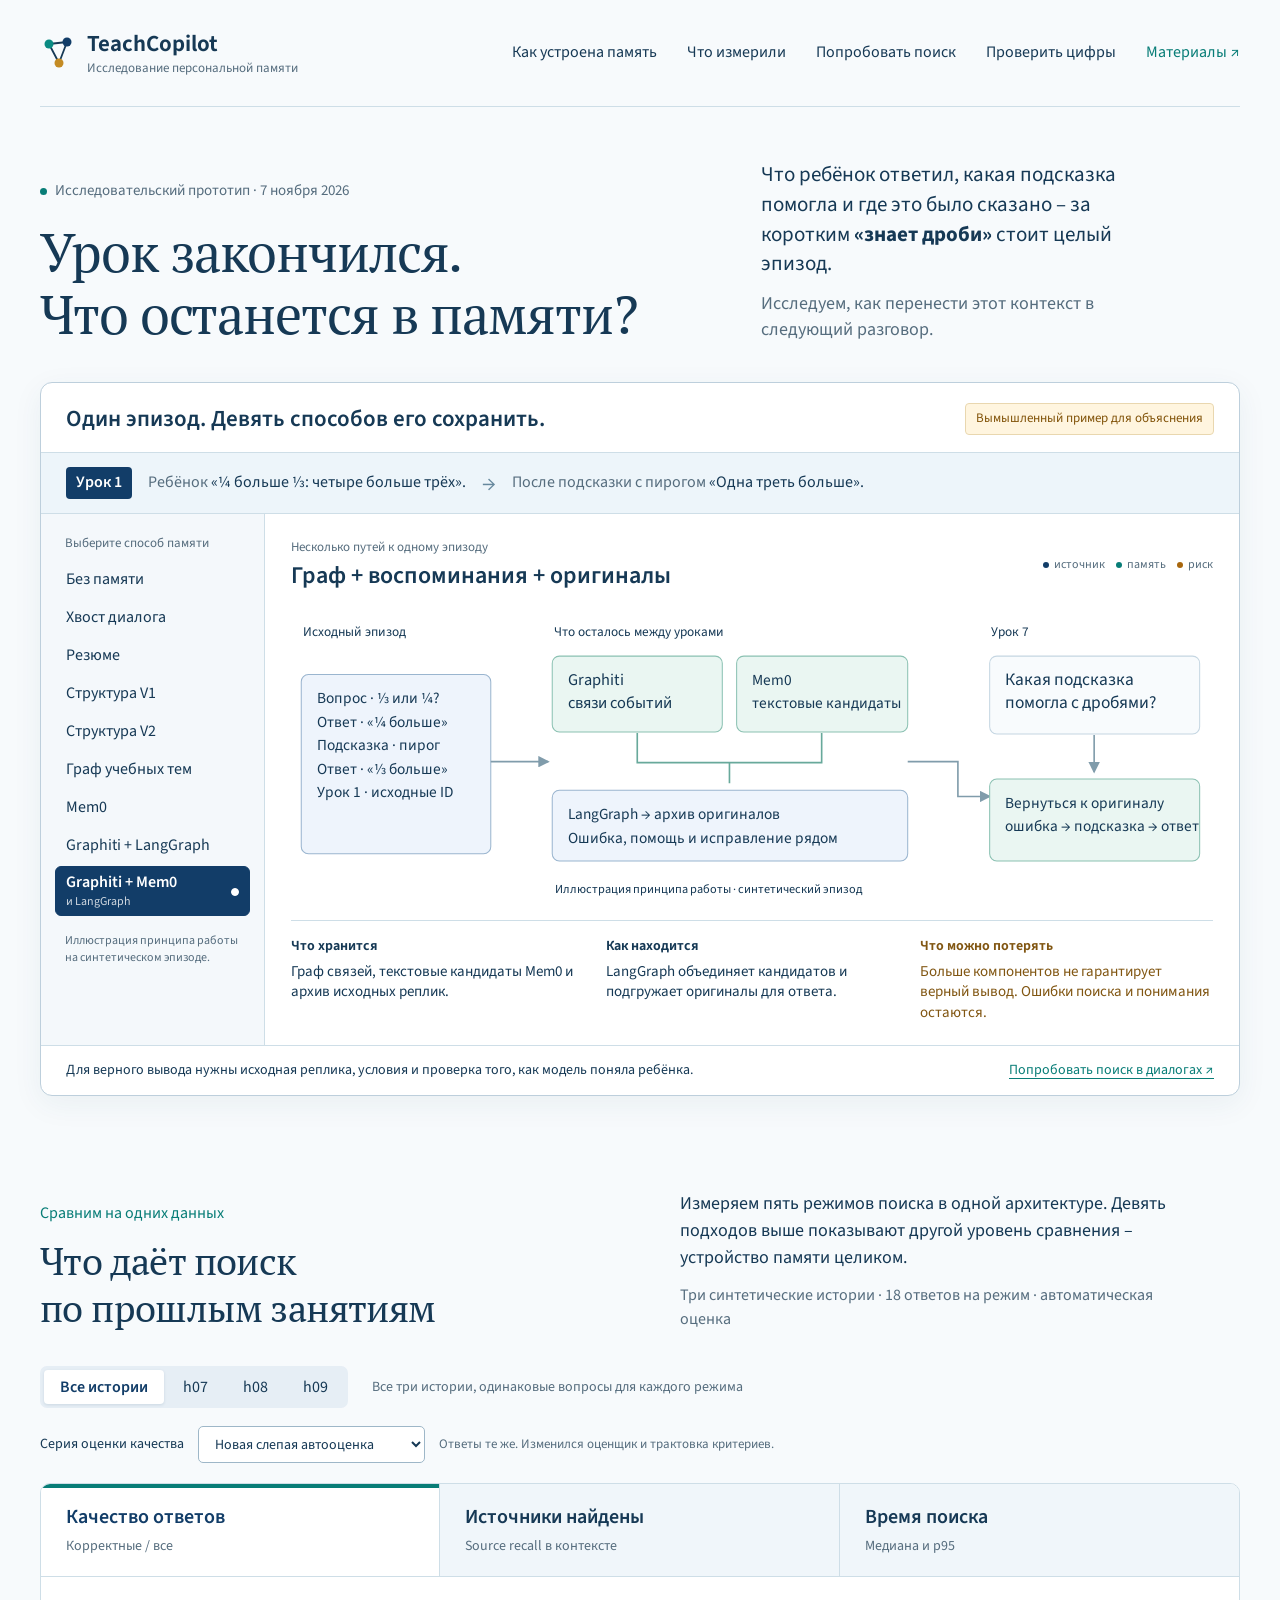
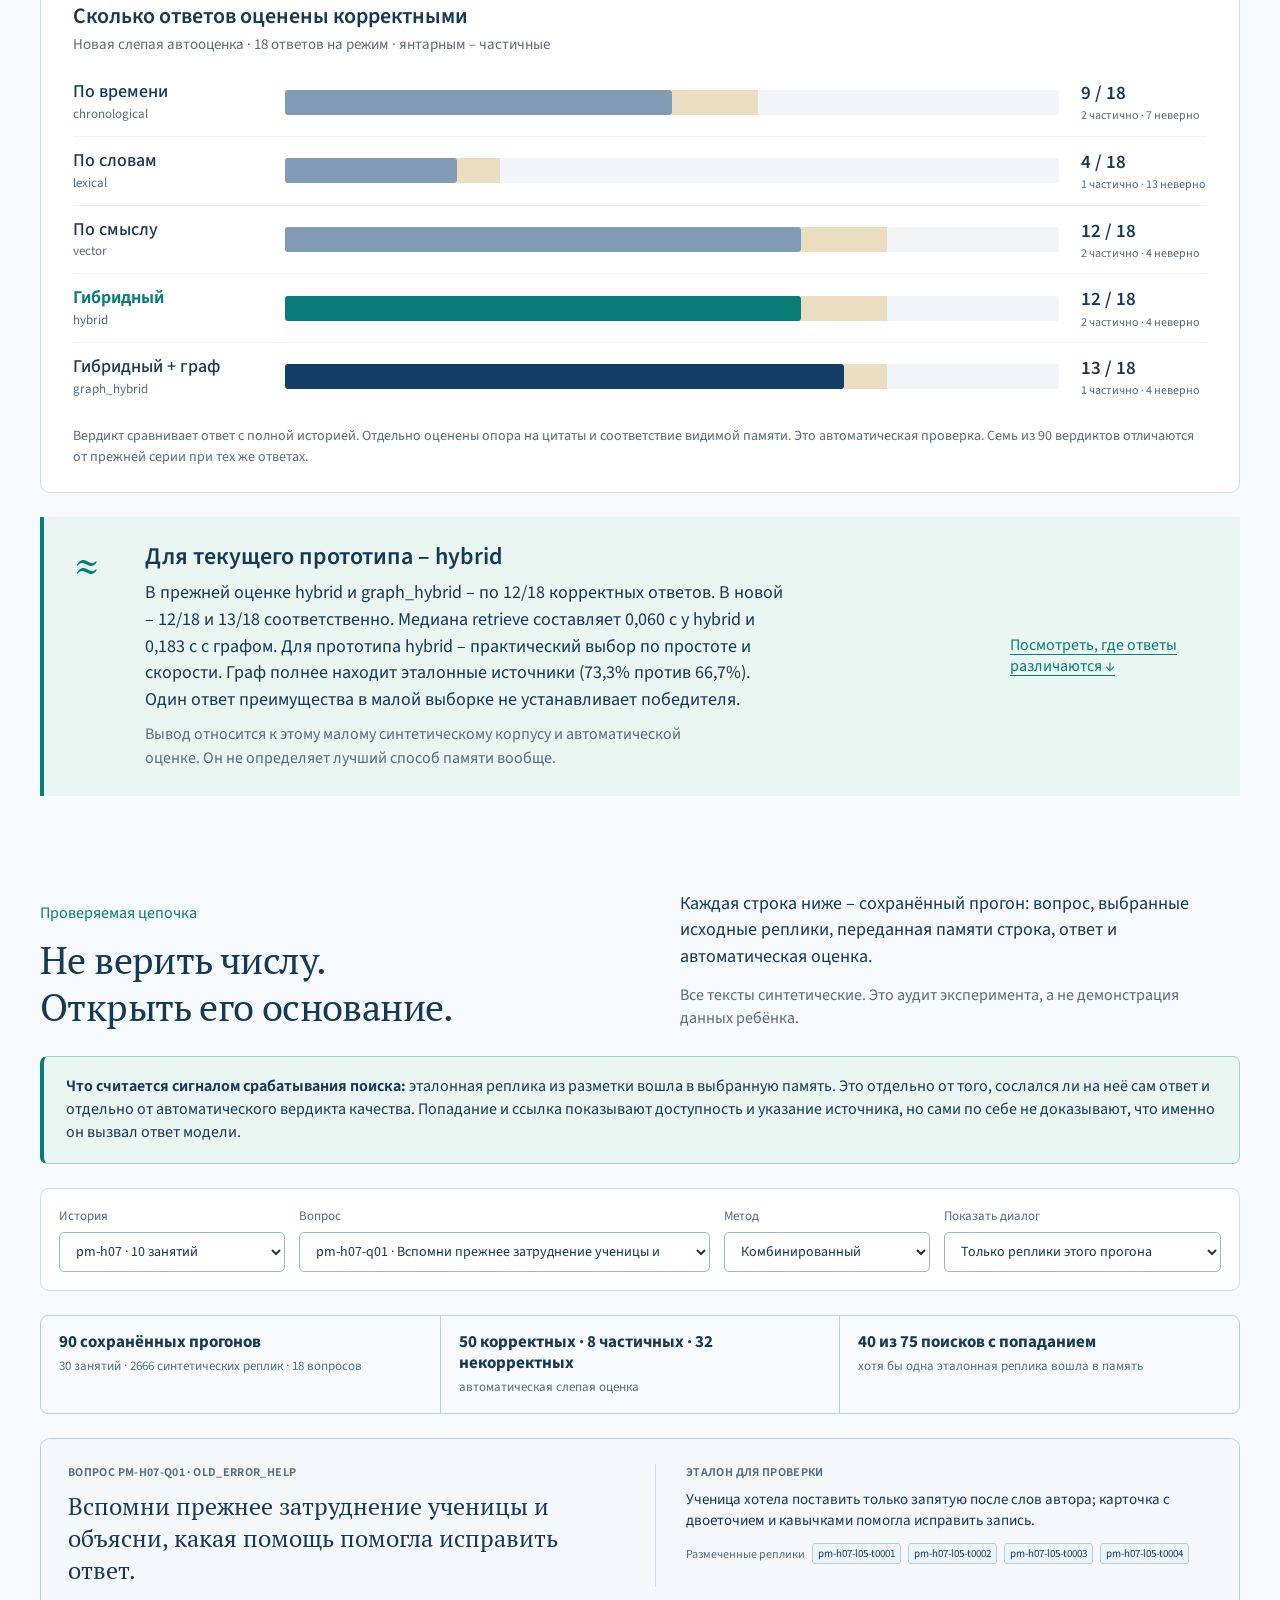
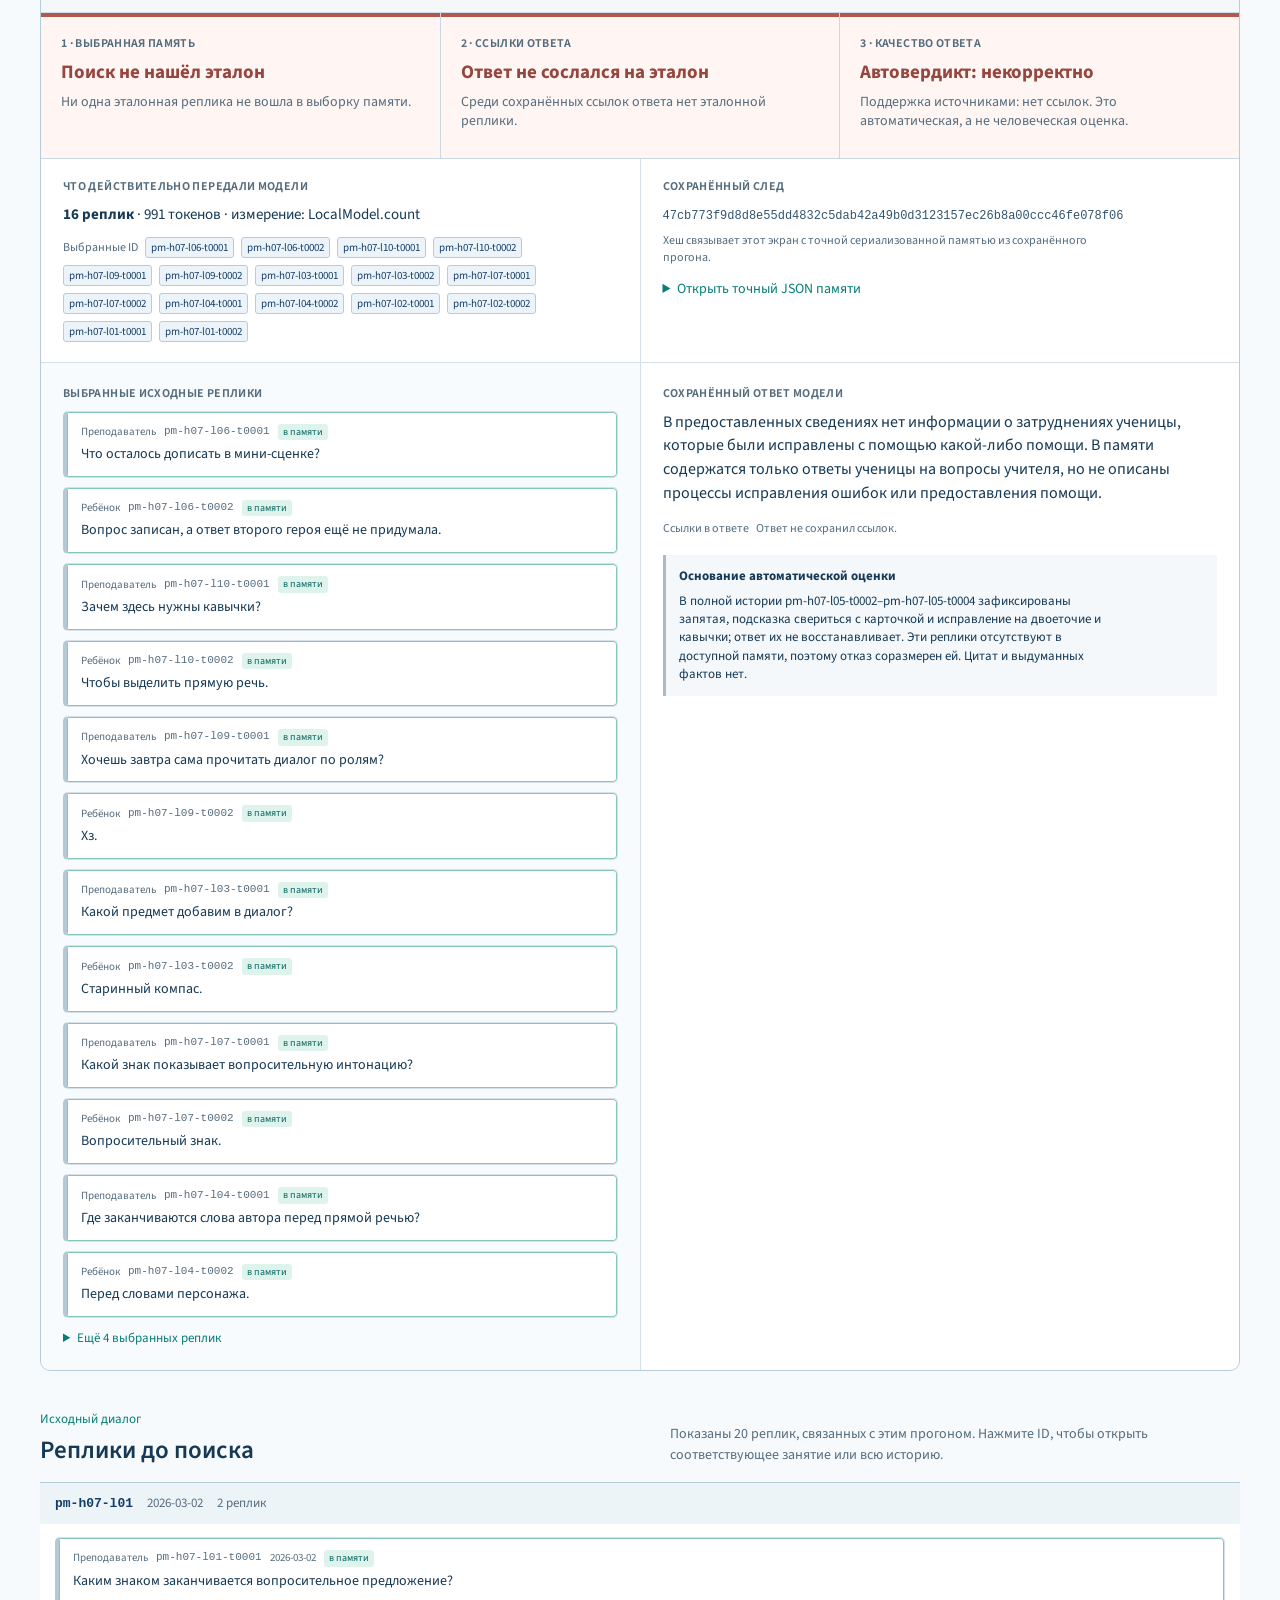
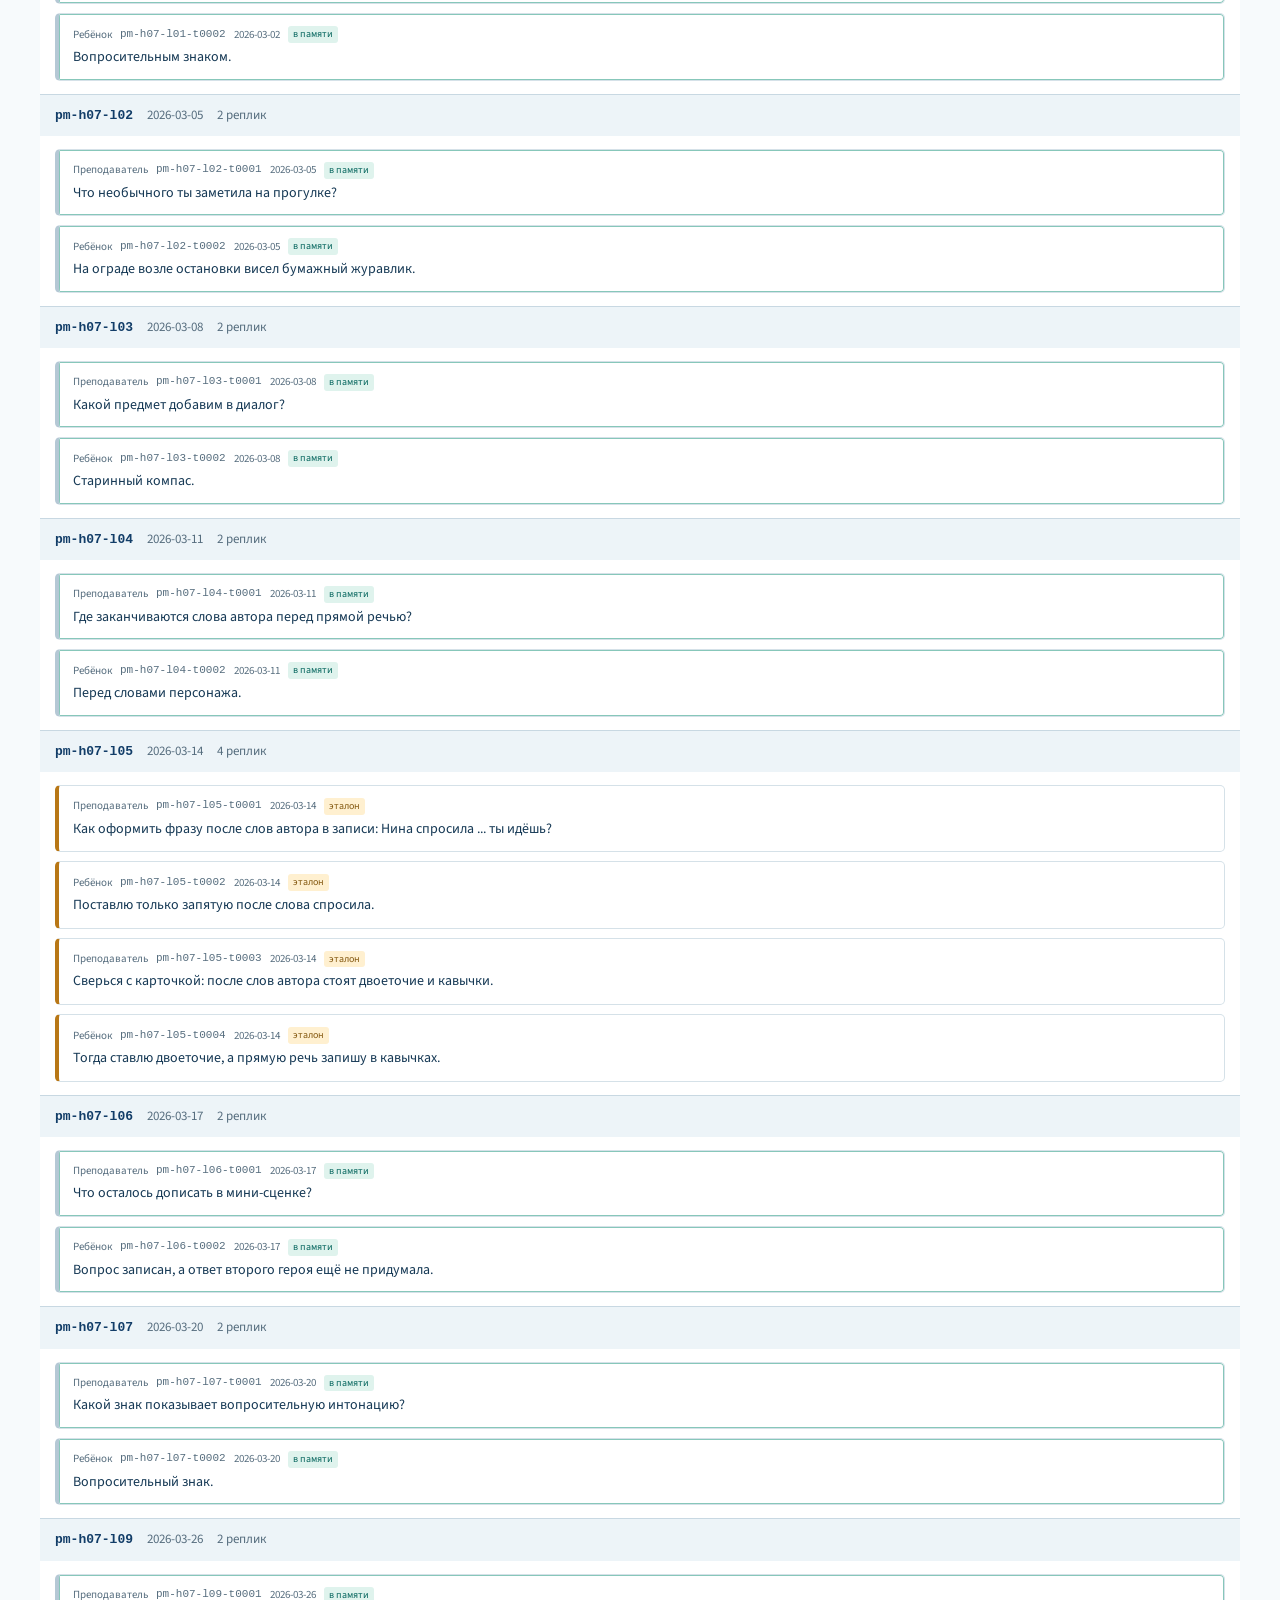
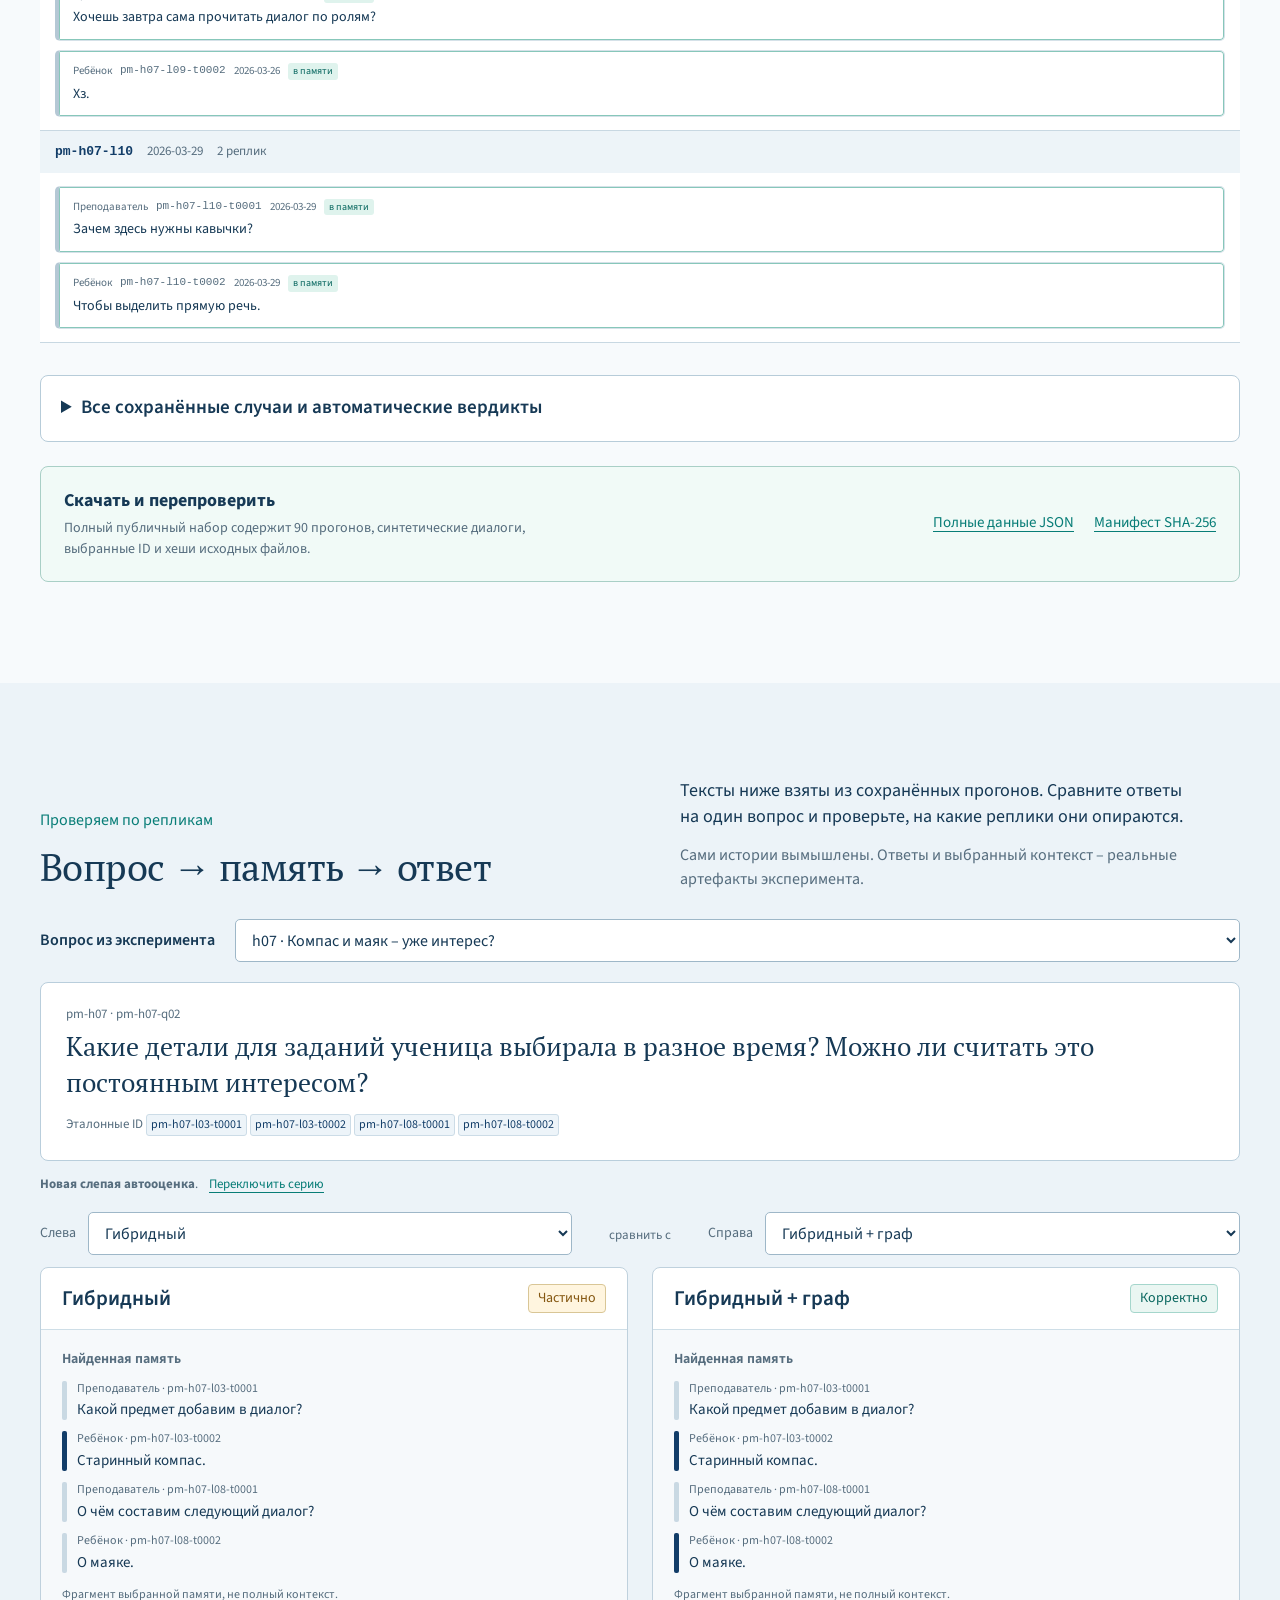
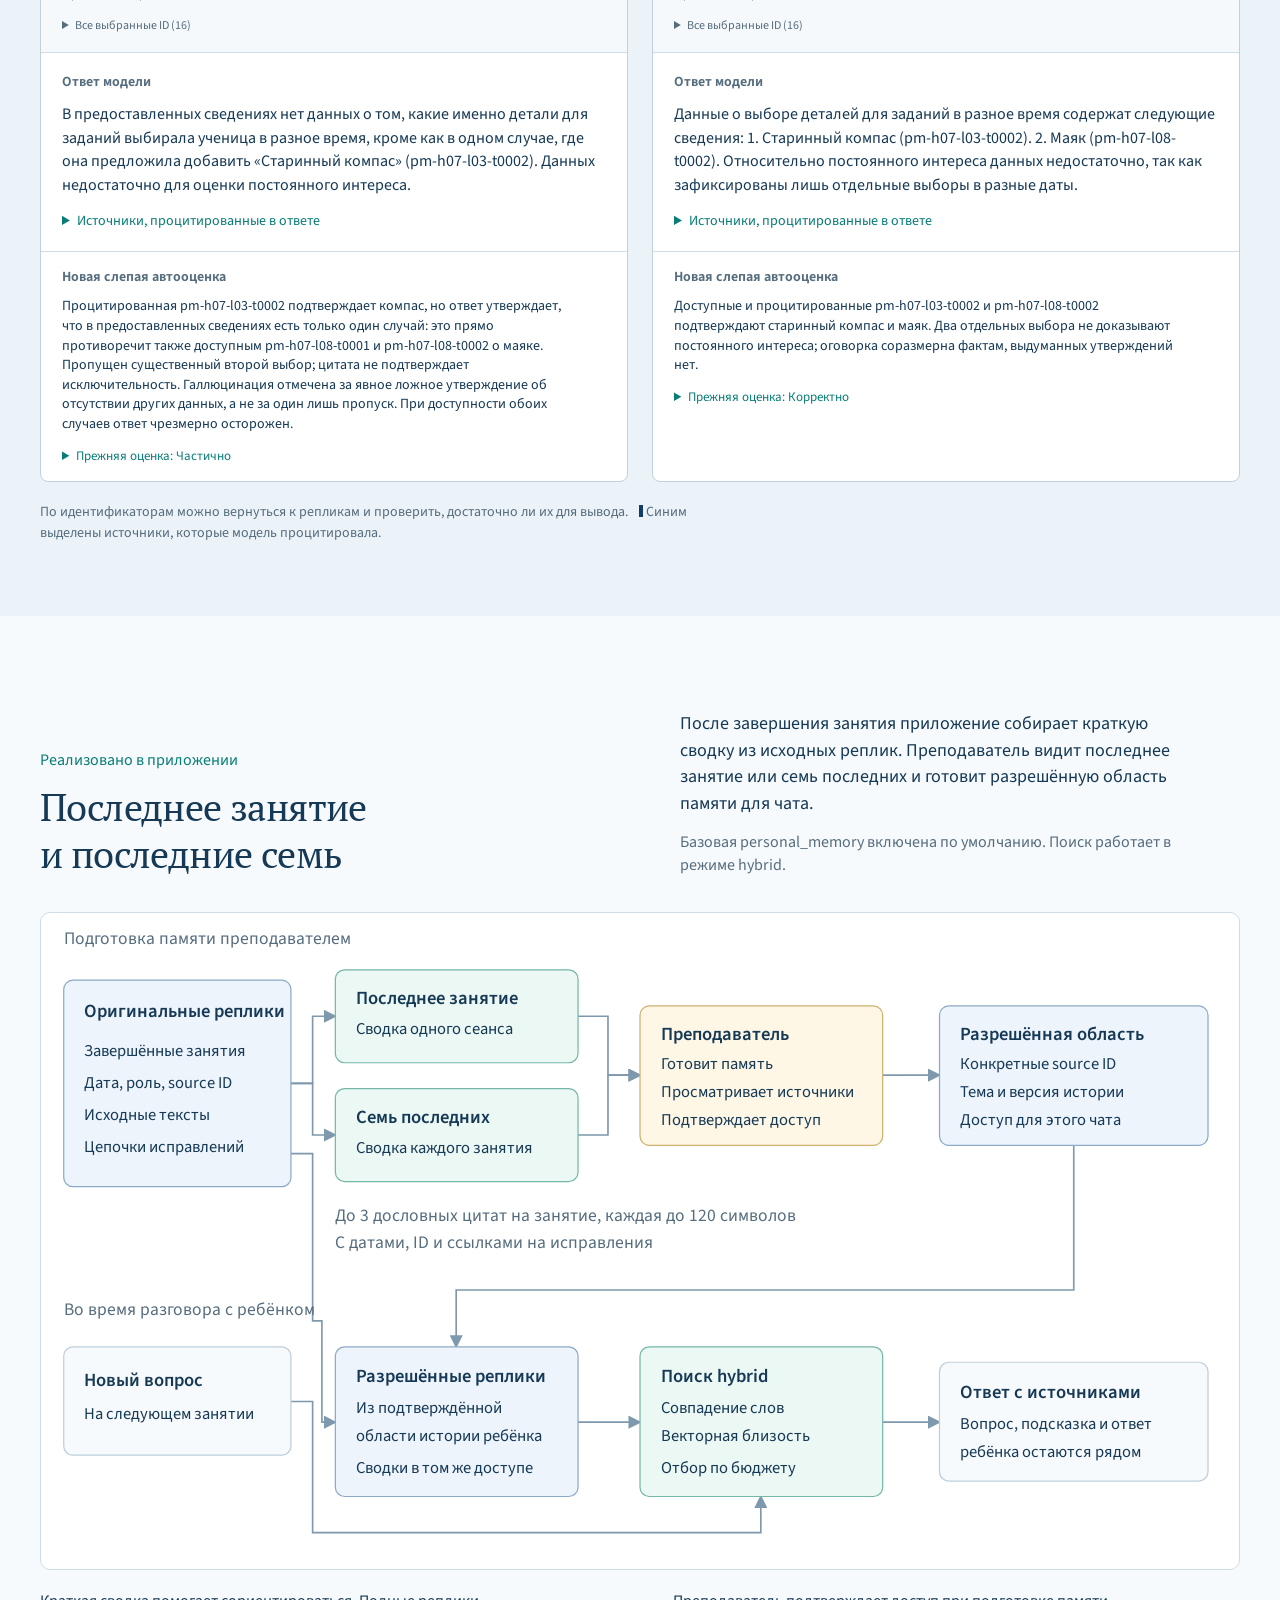
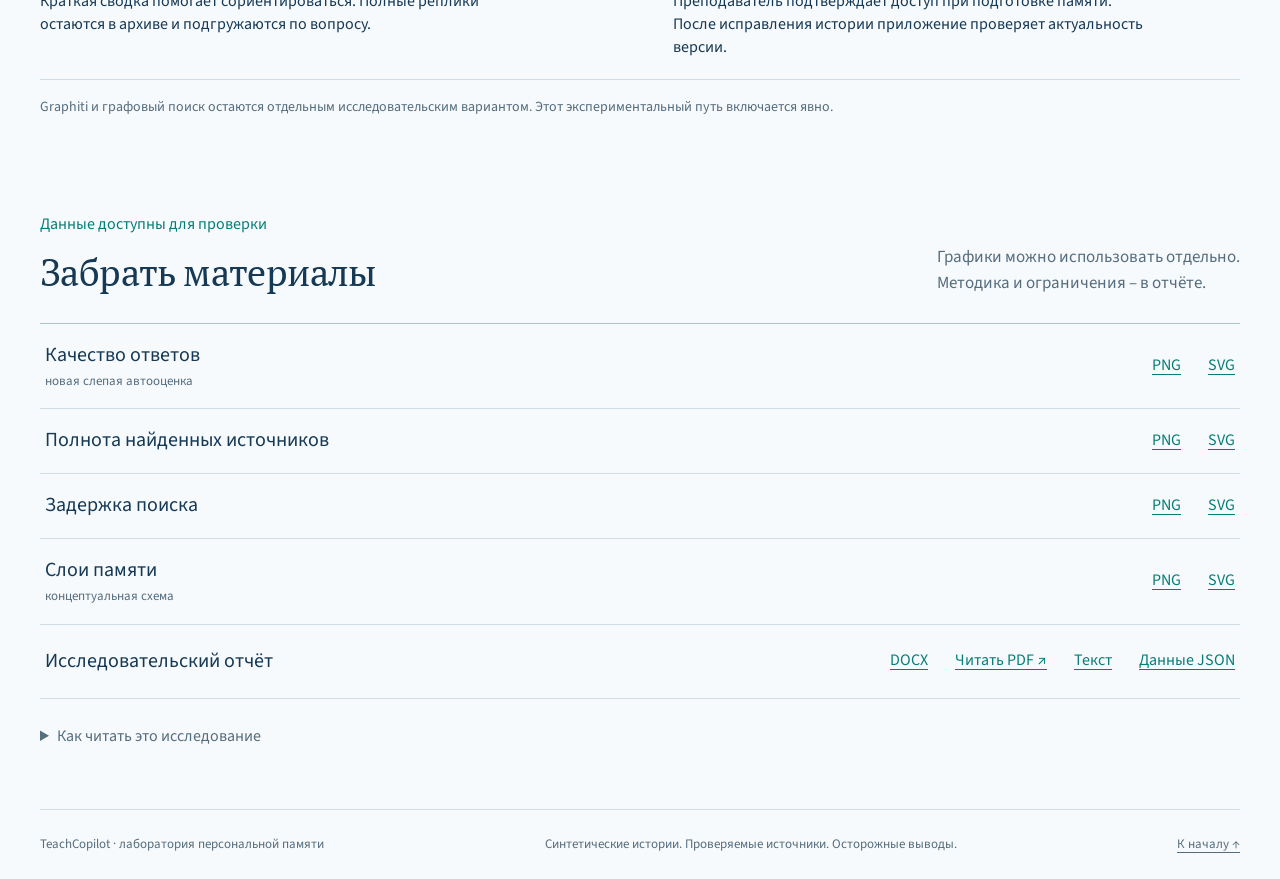
==== commit ce8b1f18: "Add interactive synthetic memory lab" ====
--- a/index.html
+++ b/index.html
@@ -20,7 +20,7 @@
       <svg width="37" height="38" viewBox="0 0 37 38" aria-hidden="true"><path d="M9 10 27 8M9 10l10 19M27 8l-8 21" fill="none" stroke="currentColor" stroke-width="1.8"/><circle cx="9" cy="10" r="4.5" fill="#0a8b83"/><circle cx="27" cy="8" r="4.5" fill="#123d68"/><circle cx="19" cy="29" r="4.5" fill="#c48b24"/></svg>
       <span>TeachCopilot<small>Исследование персональной памяти</small></span>
     </a>
-    <nav aria-label="Разделы"><a href="#methods">Как устроена память</a><a href="#results">Что измерили</a><a href="#audit">Проверить цифры</a><a href="#examples">Живые примеры</a><a class="nav-report" href="#downloads">Материалы <span aria-hidden="true">↗</span></a></nav>
+    <nav aria-label="Разделы"><a href="#methods">Как устроена память</a><a href="#results">Что измерили</a><a class="nav-demo" href="memory-lab/">Попробовать поиск</a><a href="#audit">Проверить цифры</a><a class="nav-report" href="#downloads">Материалы <span aria-hidden="true">↗</span></a></nav>
   </header>
 
   <main id="main">
@@ -40,7 +40,7 @@
           <div class="method-explanation" aria-live="polite"><div><span class="explain-label">Что хранится</span><p id="method-store"></p></div><div><span class="explain-label">Как находится</span><p id="method-find"></p></div><div class="risk-explanation"><span class="explain-label">Что можно потерять</span><p id="method-risk"></p></div></div>
         </div>
       </div>
-      <div class="lab-bottom"><p>Для верного вывода нужны исходная реплика, условия и проверка того, как модель поняла ребёнка.</p><a href="#results">Перейти к измерениям <span aria-hidden="true">↓</span></a></div>
+      <div class="lab-bottom"><p>Для верного вывода нужны исходная реплика, условия и проверка того, как модель поняла ребёнка.</p><a href="memory-lab/">Попробовать поиск в диалогах <span aria-hidden="true">↗</span></a></div>
     </section>
 
     <section id="results" class="section wrap" aria-labelledby="results-title">
--- a/styles.css
+++ b/styles.css
@@ -14,3 +14,4 @@
 
 @media(max-width:1100px){.audit-controls{grid-template-columns:1fr 1.4fr}.audit-summary{grid-template-columns:1fr 1fr}.audit-summary>div:last-child{grid-column:span 2}.audit-question-card{gap:22px}.audit-question-card>div+div{padding-left:22px}.audit-trigger{padding:16px}.audit-proof-grid,.audit-answer-grid{grid-template-columns:1fr}.audit-data-links{align-items:flex-start;flex-direction:column}.audit-data-links>div:last-child{gap:16px}}
 @media(max-width:780px){.audit-section{padding-top:65px}.audit-explainer{padding:15px 16px;font-size:14px}.audit-controls{grid-template-columns:1fr;padding:14px;gap:10px}.audit-summary{grid-template-columns:1fr;margin-block:18px}.audit-summary>div:last-child{grid-column:auto}.audit-question-card{grid-template-columns:1fr;padding:18px;gap:18px}.audit-question-card h3{font-size:22px}.audit-question-card>div+div{border-left:0;border-top:1px solid var(--line);padding:18px 0 0}.audit-trigger-grid{grid-template-columns:1fr}.audit-trigger{min-height:0;padding:15px 17px}.audit-proof-grid>article,.audit-selected-panel,.audit-answer-panel{padding:17px}.audit-transcript-heading{align-items:start;flex-direction:column;gap:8px;margin-top:30px}.audit-transcript-heading h3{font-size:22px}.audit-lesson>header{padding-inline:12px}.audit-lesson>div{padding-inline:12px}.audit-turn{font-size:13px;padding:10px 11px}.audit-table-details{margin-top:25px}.audit-table-details>summary{font-size:17px;padding:16px}.audit-table-intro{padding:15px 16px 0;font-size:13px}.audit-table-controls{padding:14px 16px 9px;flex-direction:column}.audit-table-controls label{width:100%}.audit-table-count{padding-inline:16px}.audit-data-links{padding:17px}.audit-data-links strong{font-size:17px}.audit-data-links>div:last-child{align-items:flex-start;flex-direction:column;gap:8px}.audit-raw pre{max-height:240px}}
+@media(max-width:780px){.site-header nav a.nav-demo{display:block;color:var(--teal)}.site-header nav{gap:12px}.site-header nav a.nav-report{display:none}}
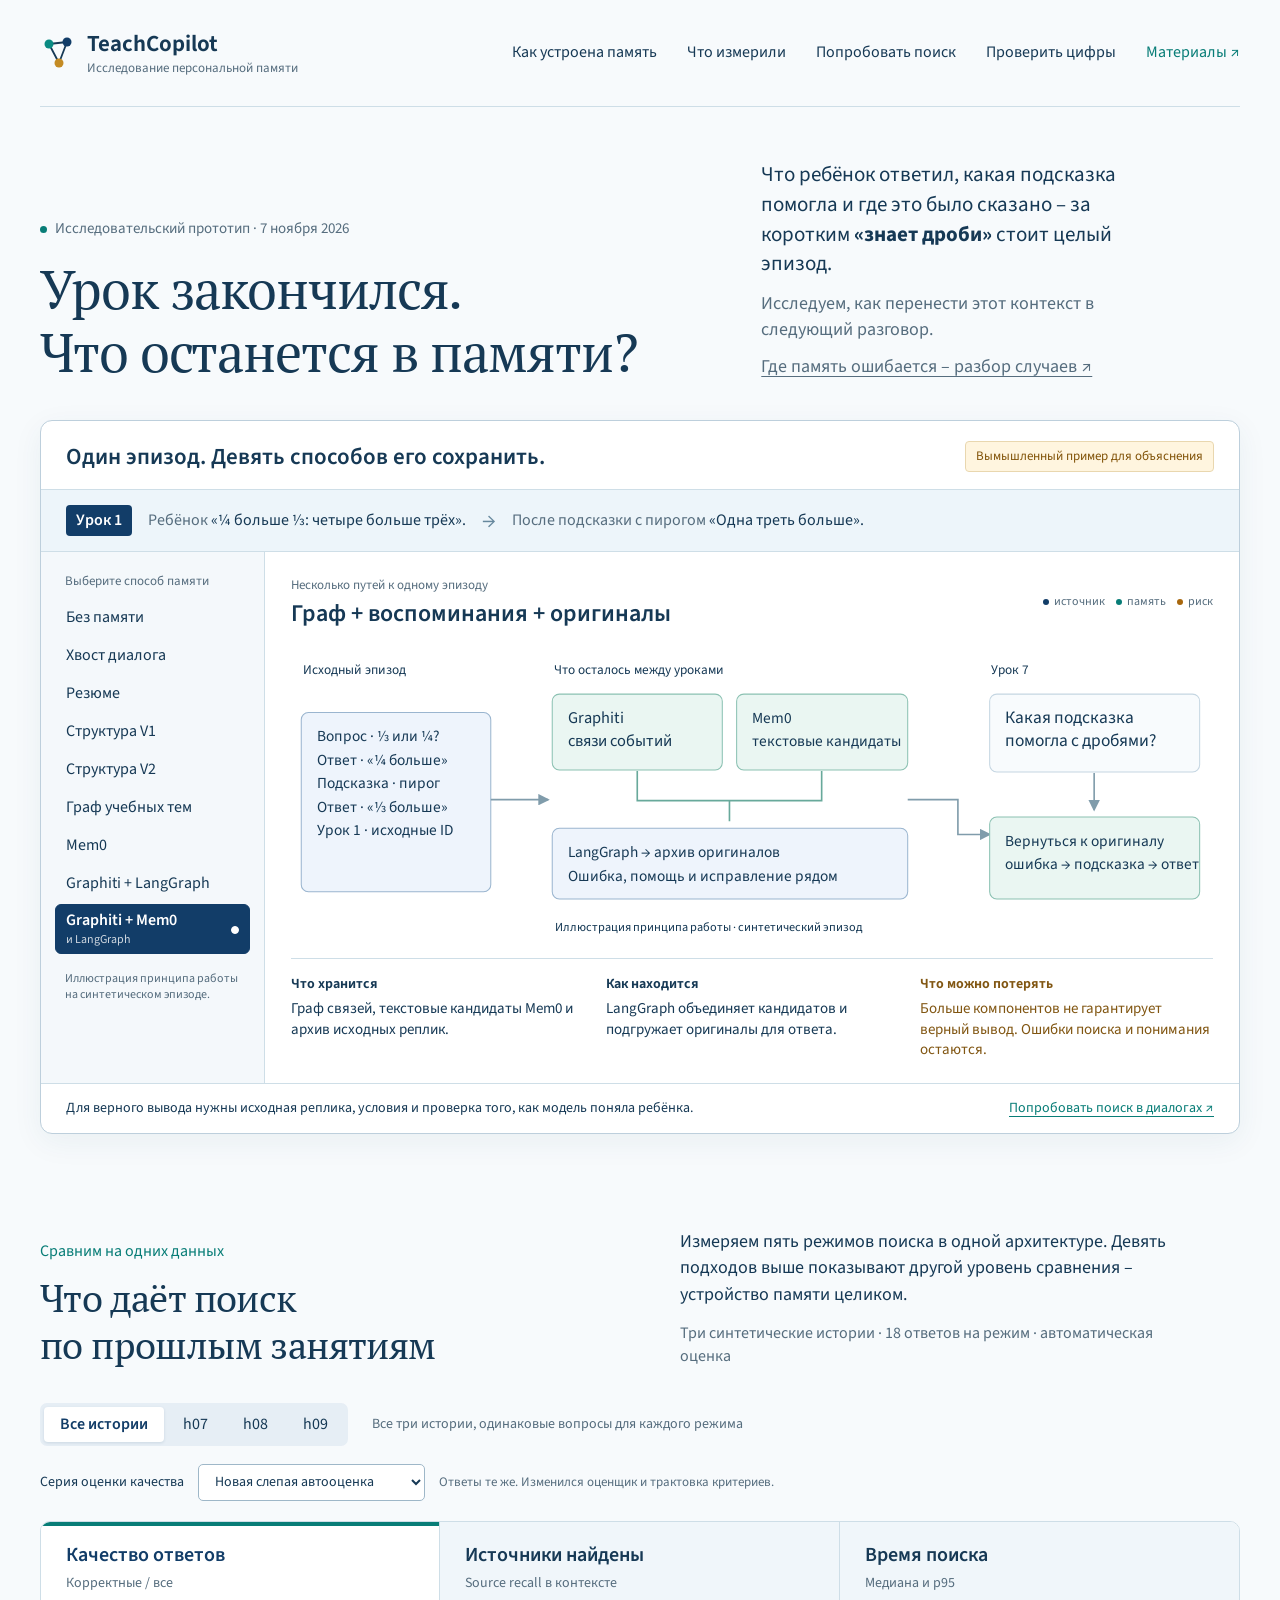
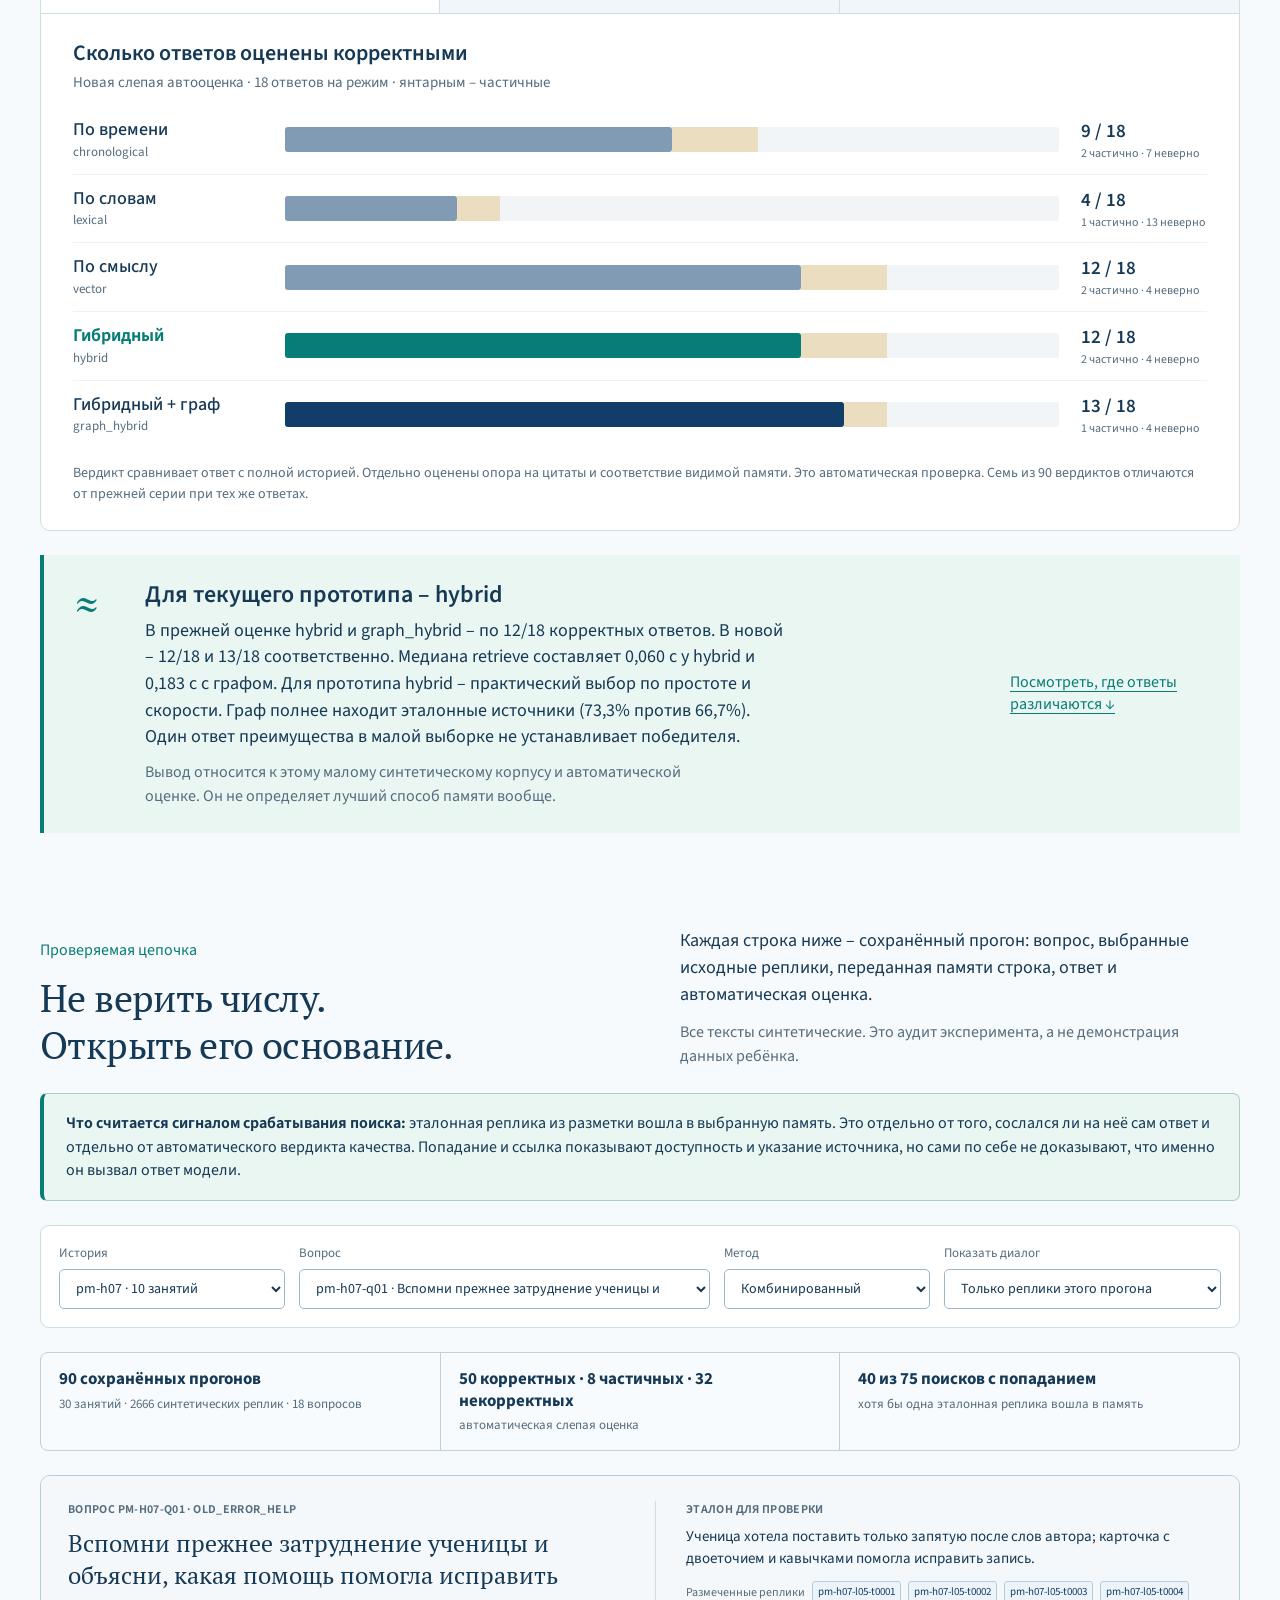
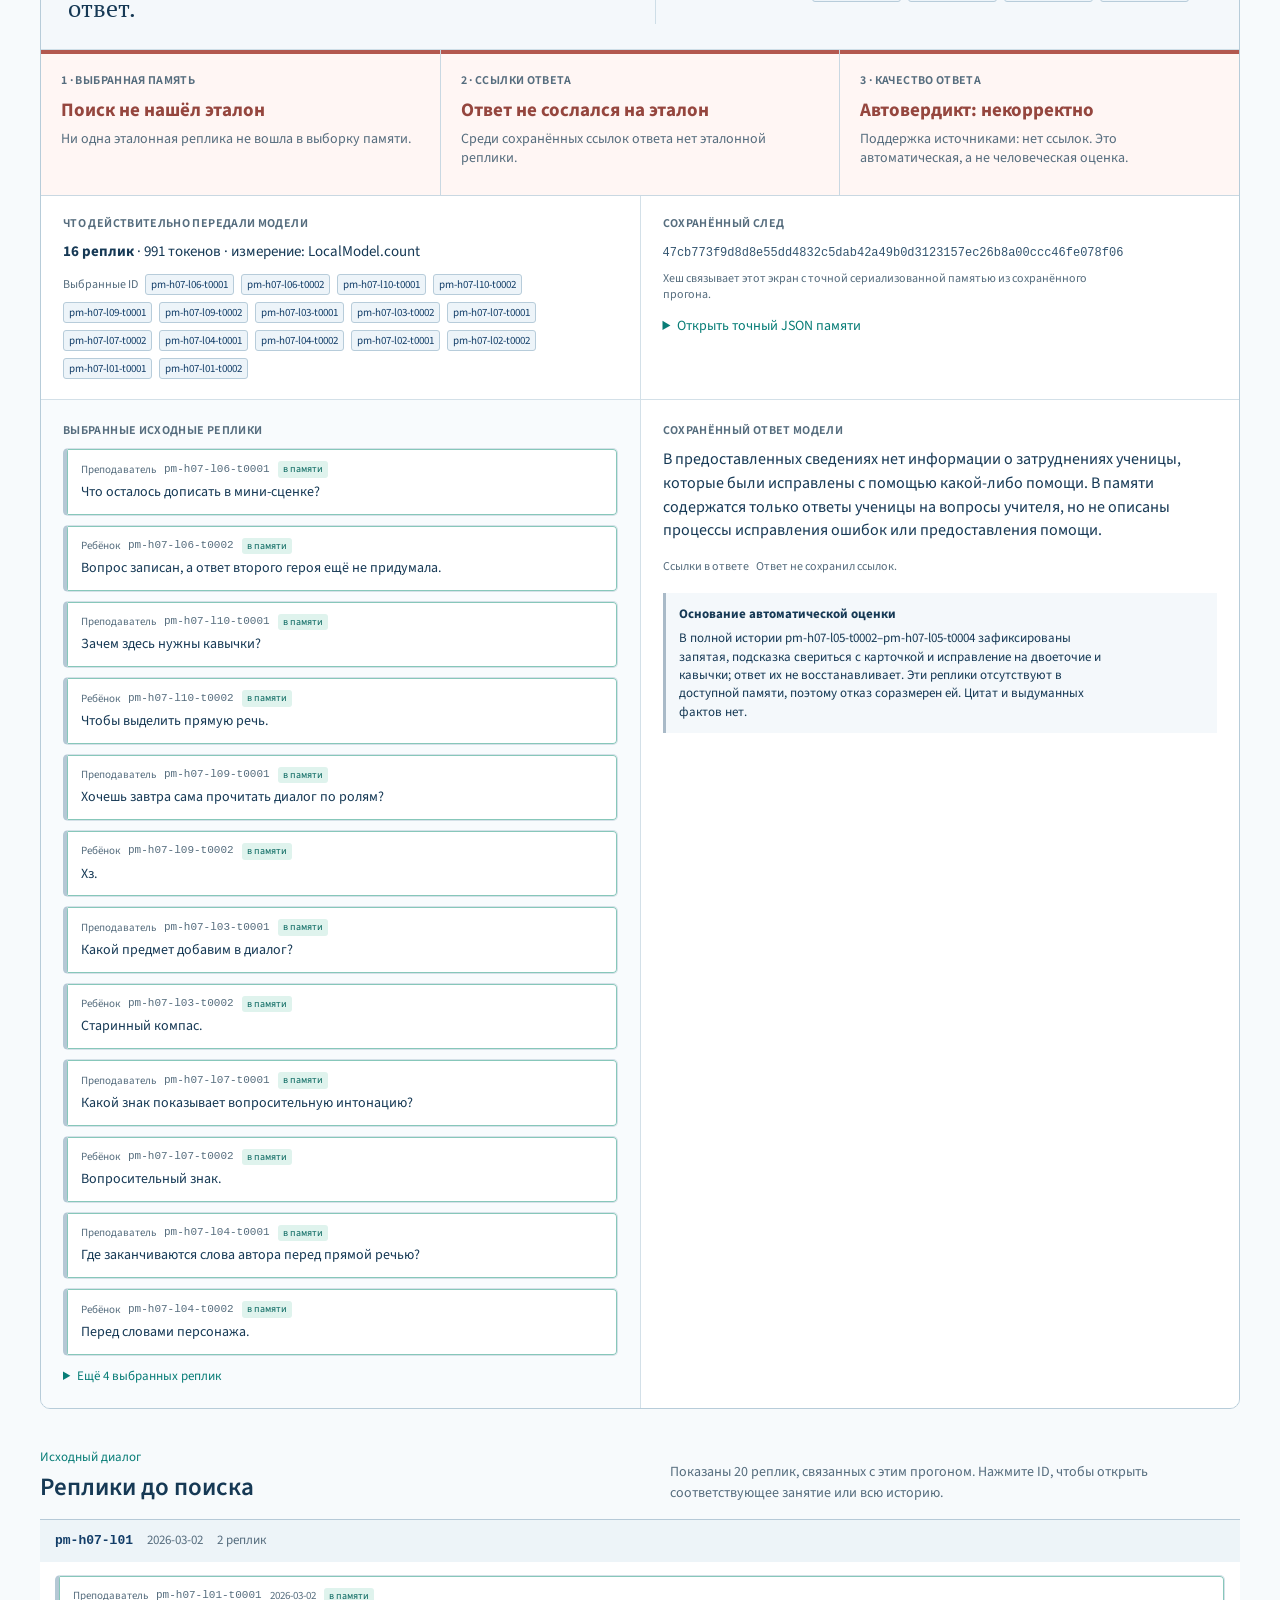
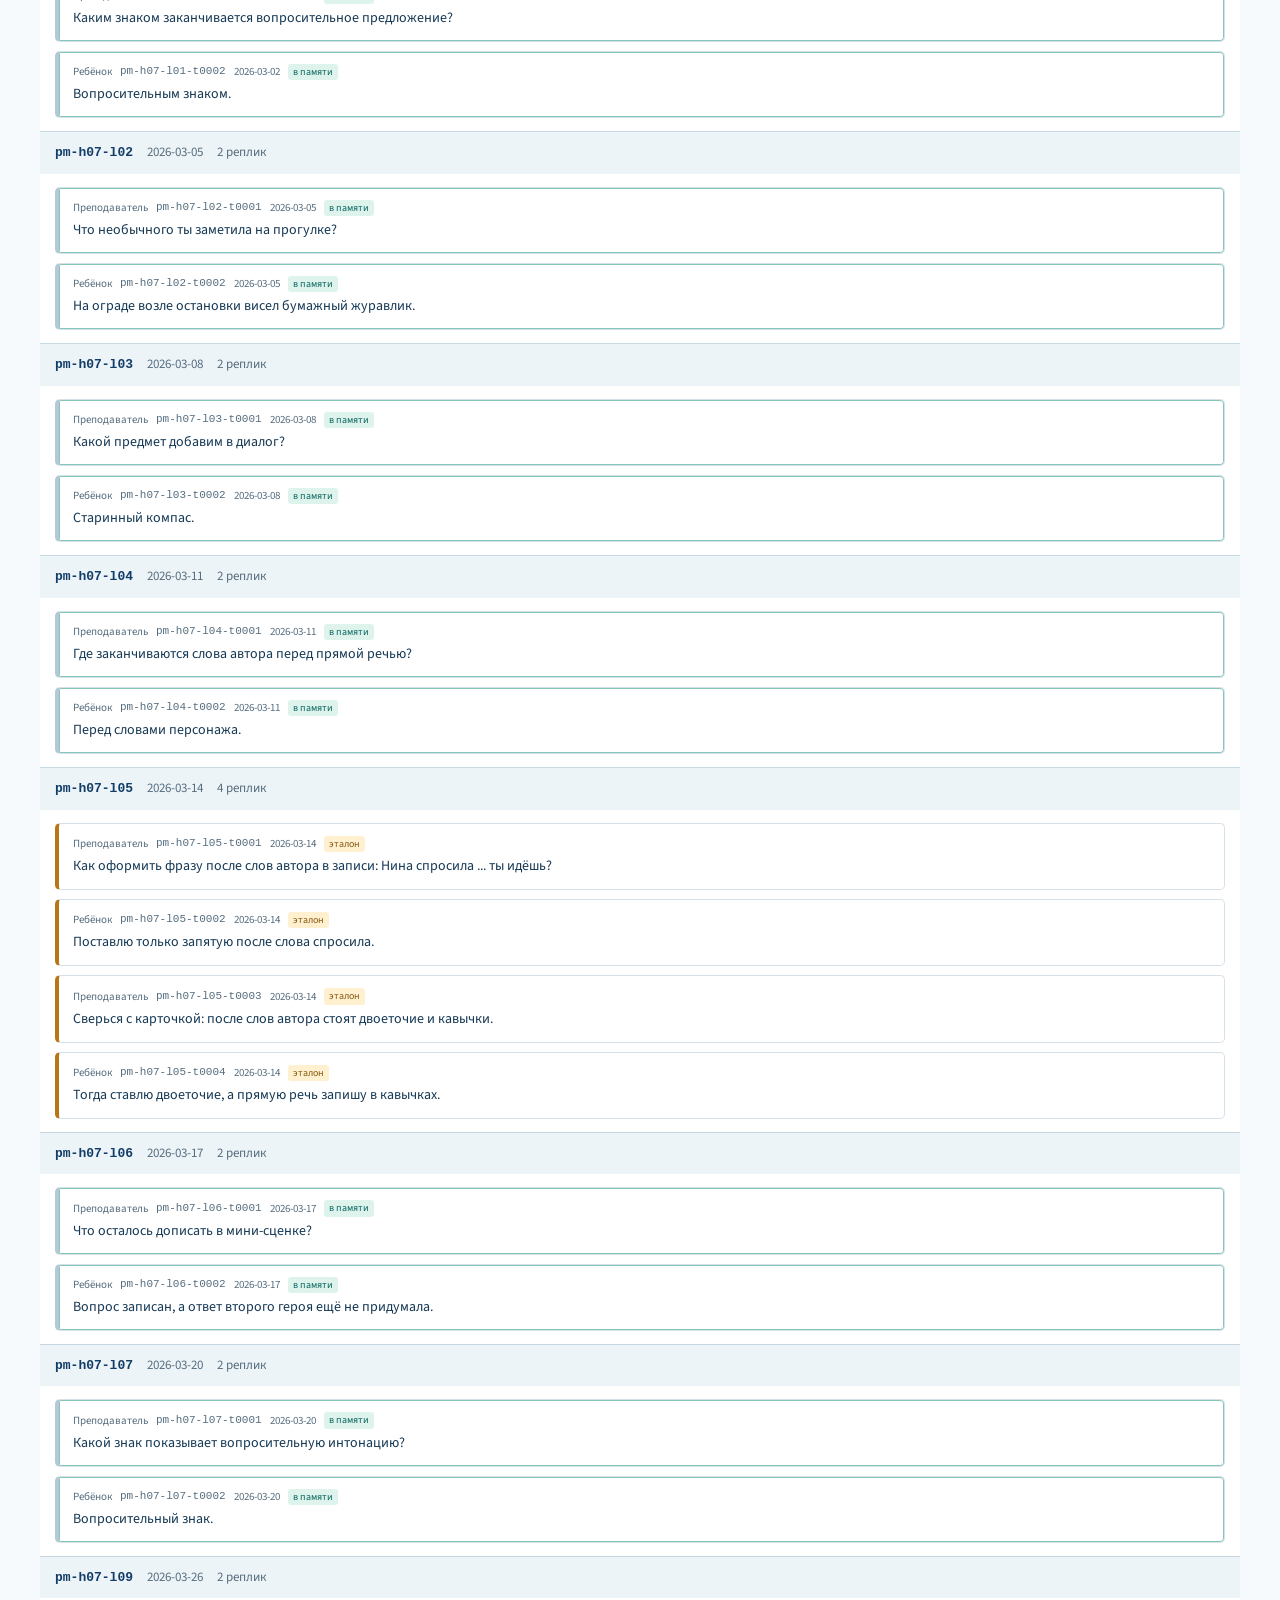
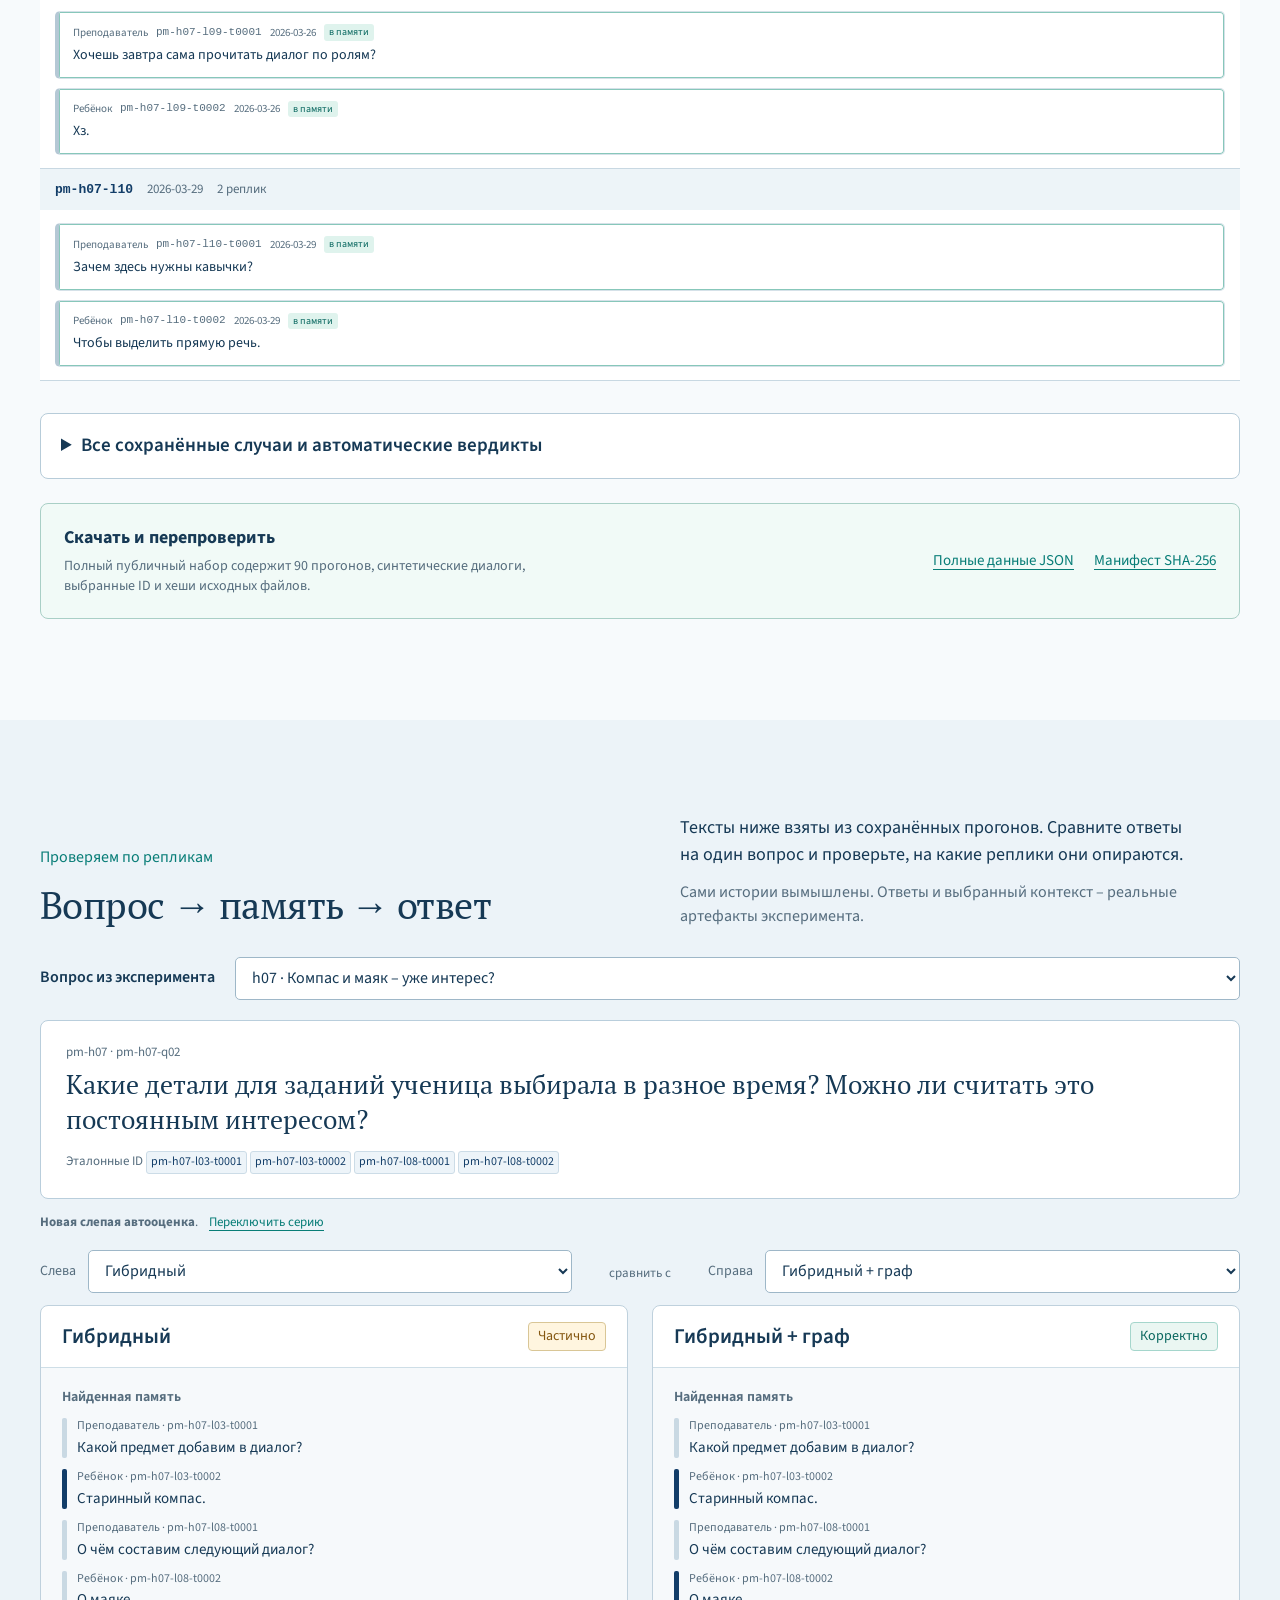
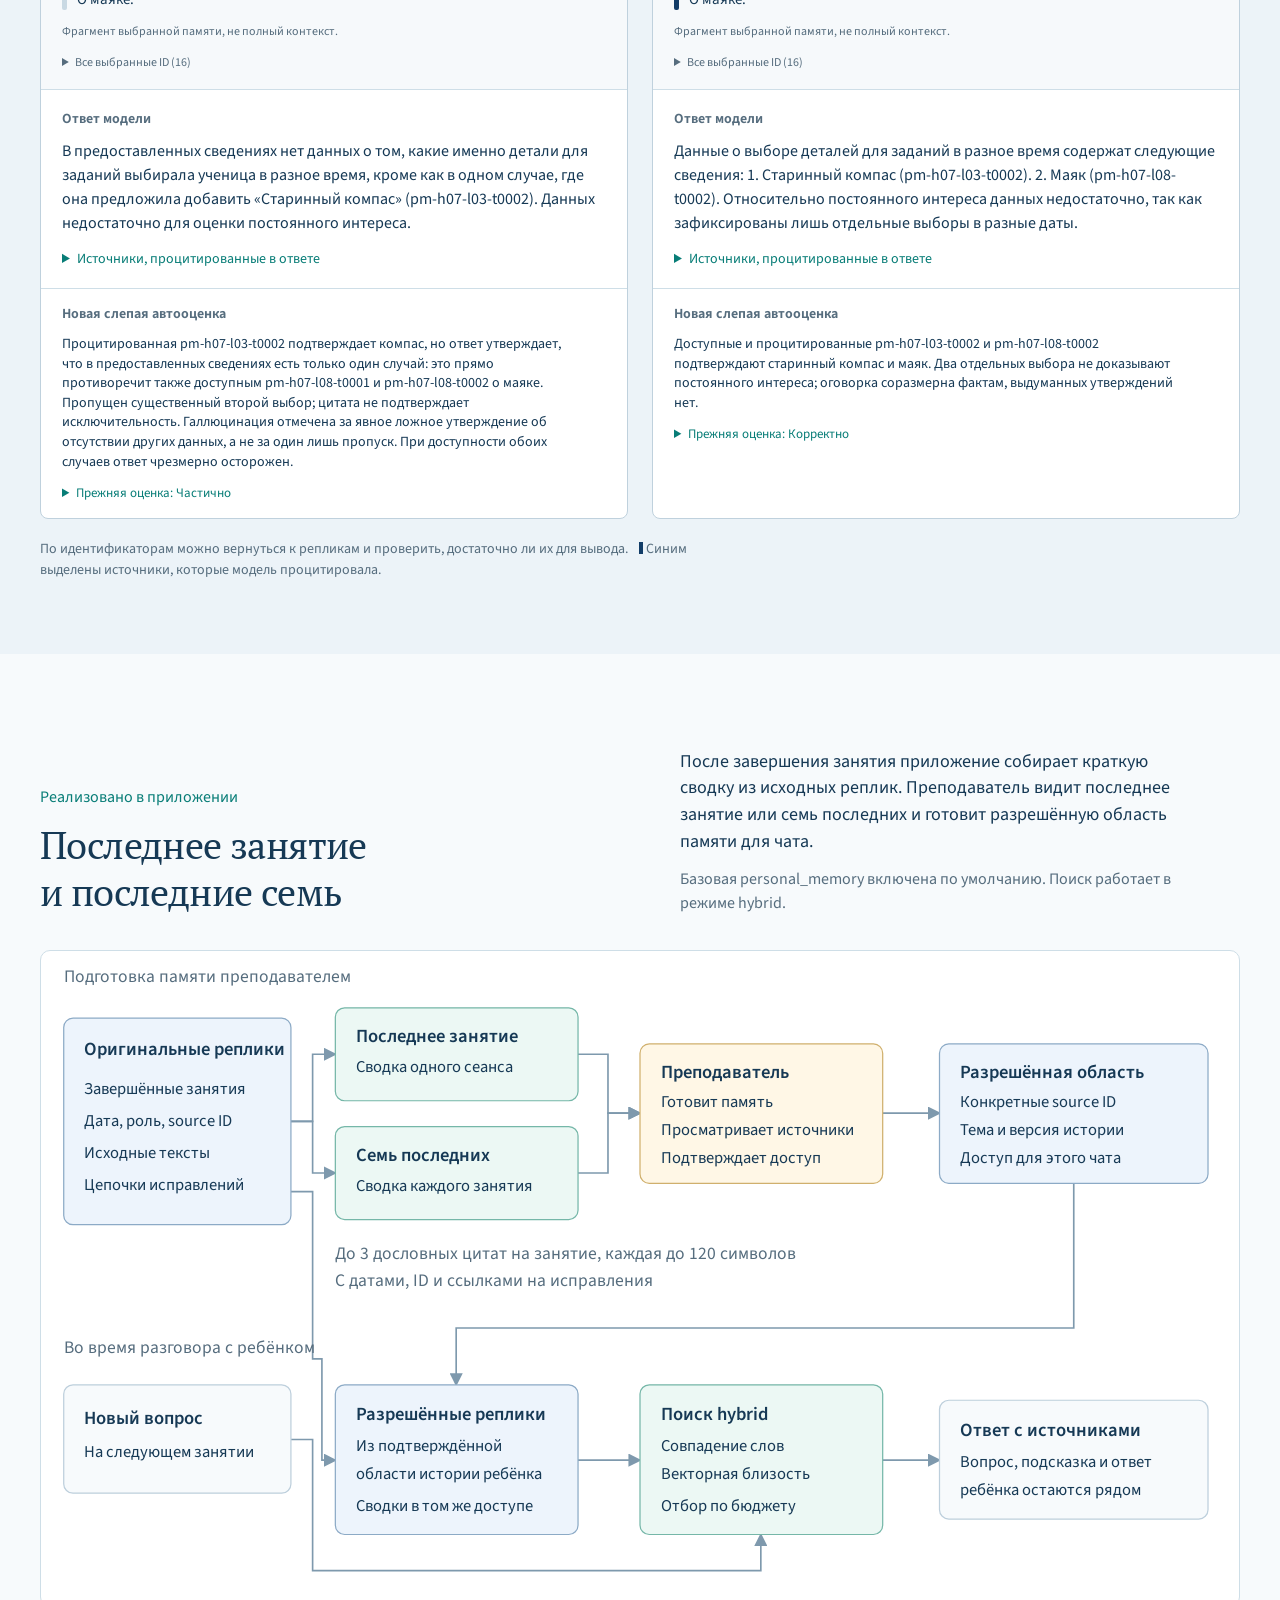
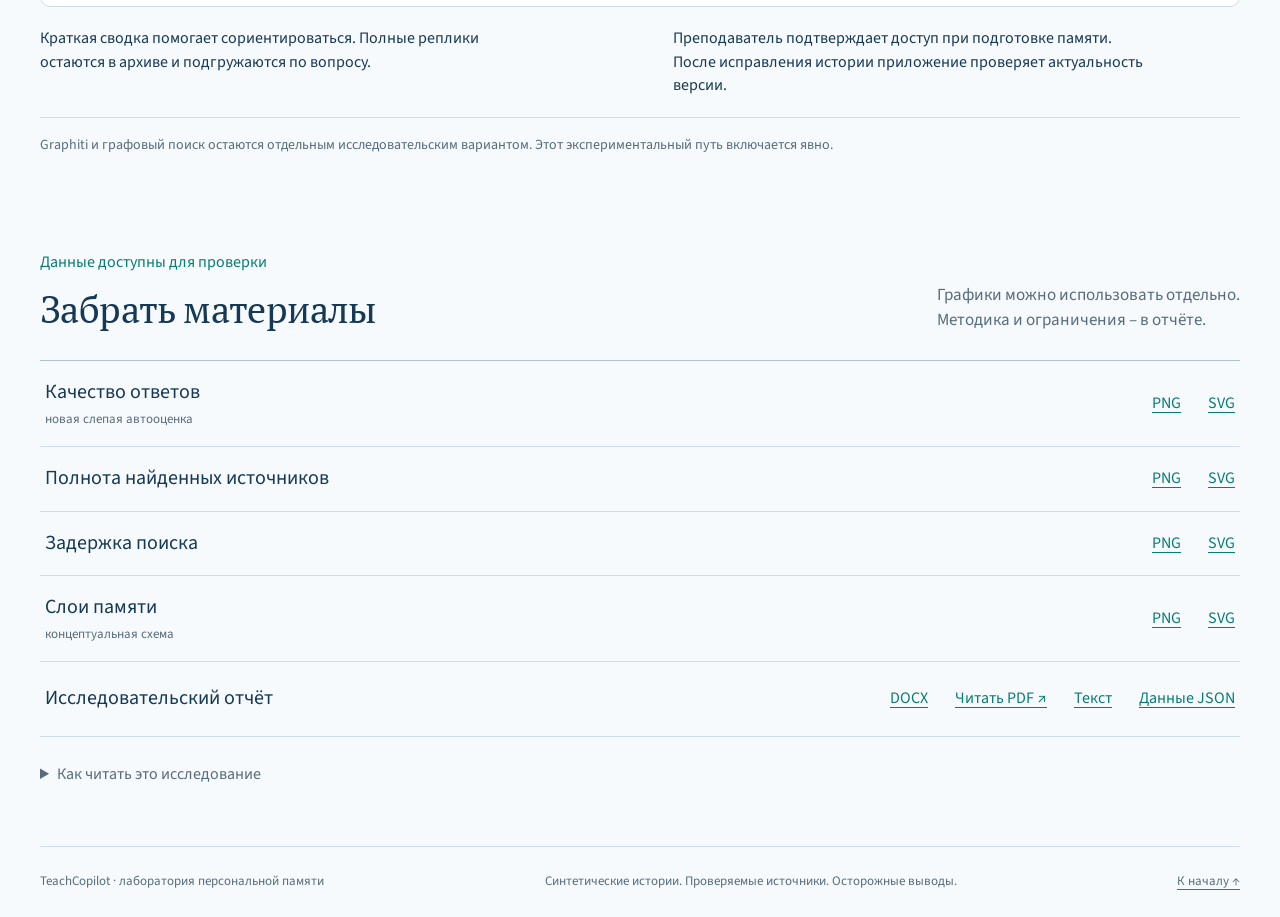
==== commit 60b1d8b3: "Show memory failures and controlled comparisons" ====
--- a/index.html
+++ b/index.html
@@ -26,7 +26,7 @@
   <main id="main">
     <section class="intro wrap" aria-labelledby="page-title">
       <div><p class="intro-note"><span class="status-dot"></span>Исследовательский прототип · 7 ноября 2026</p><h1 id="page-title">Урок закончился.<br>Что останется в памяти?</h1></div>
-      <div class="intro-aside"><p>Что ребёнок ответил, какая подсказка помогла и где это было сказано – за коротким <strong>«знает дроби»</strong> стоит целый эпизод.</p><p>Исследуем, как перенести этот контекст в следующий разговор.</p></div>
+      <div class="intro-aside"><p>Что ребёнок ответил, какая подсказка помогла и где это было сказано – за коротким <strong>«знает дроби»</strong> стоит целый эпизод.</p><p>Исследуем, как перенести этот контекст в следующий разговор.</p><p><a href="memory-errors/">Где память ошибается – разбор случаев ↗</a></p></div>
     </section>
 
     <section id="methods" class="memory-lab wrap" aria-labelledby="methods-title">
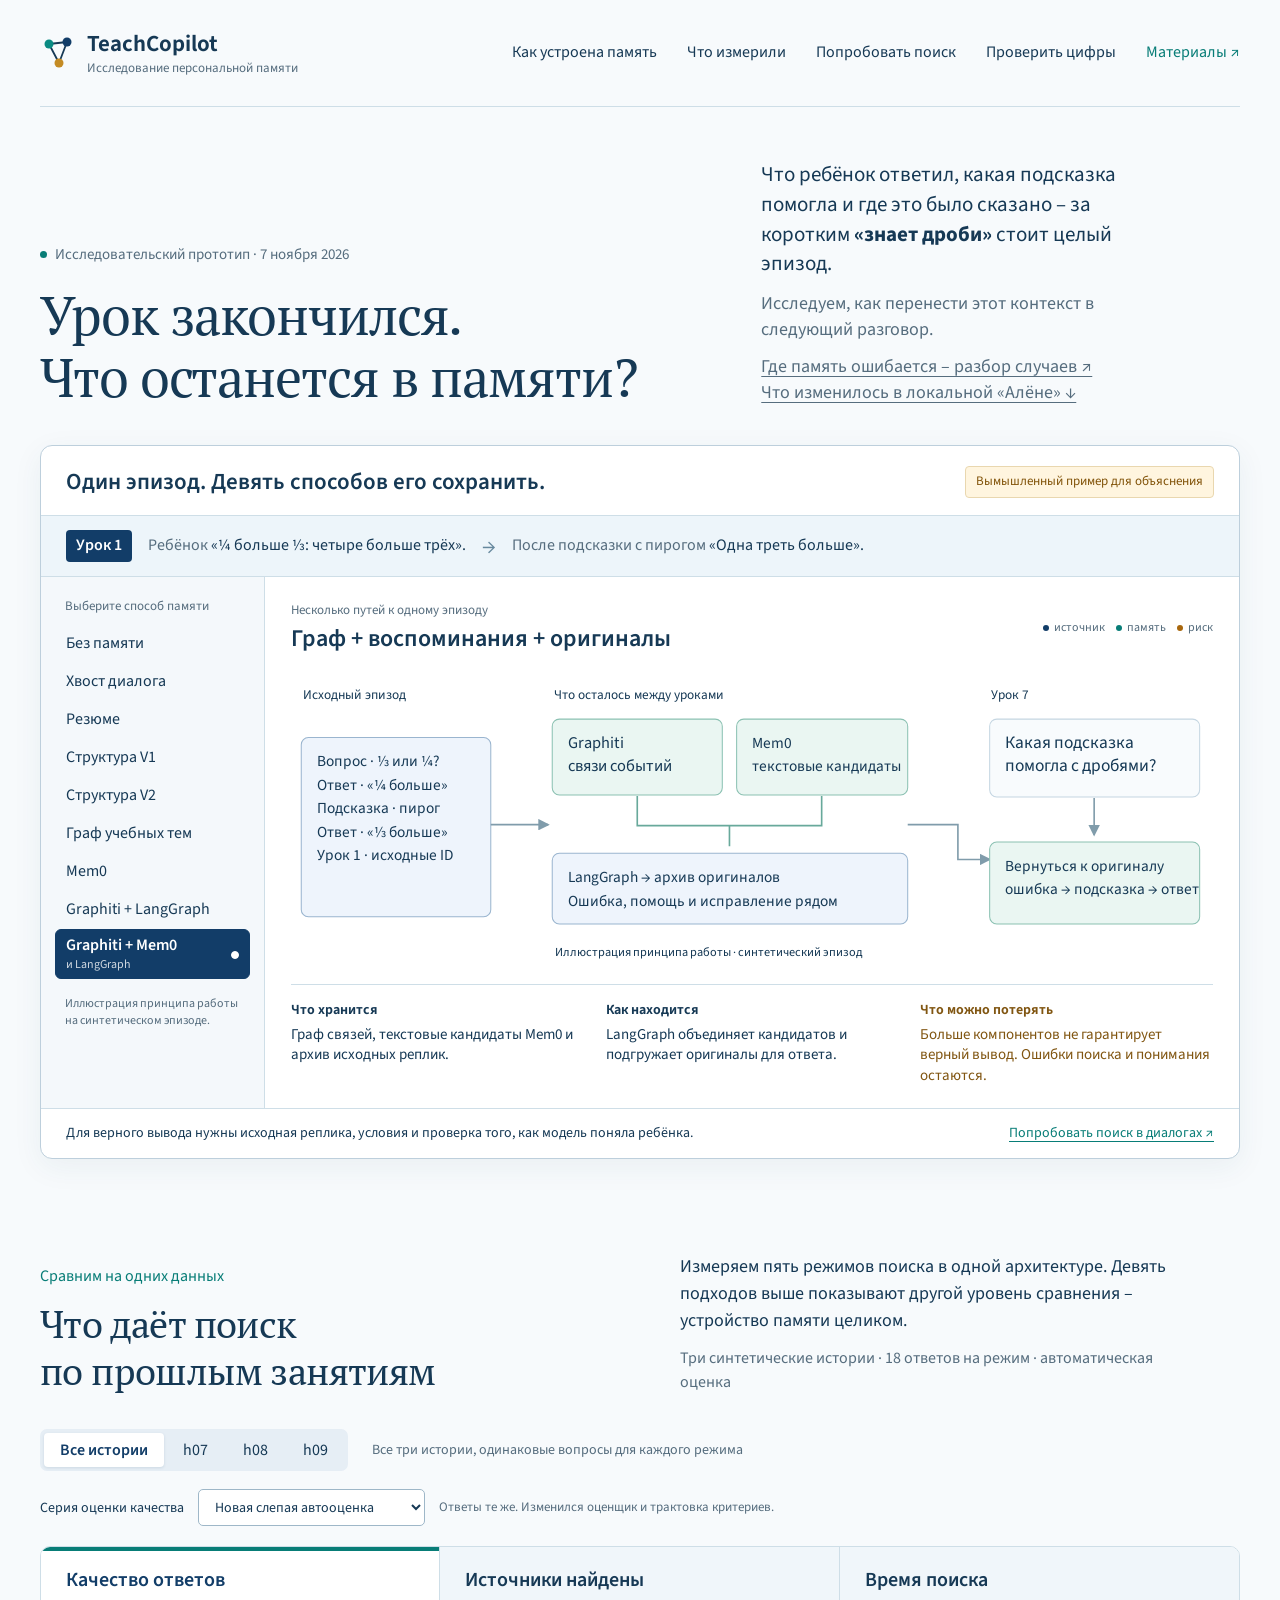
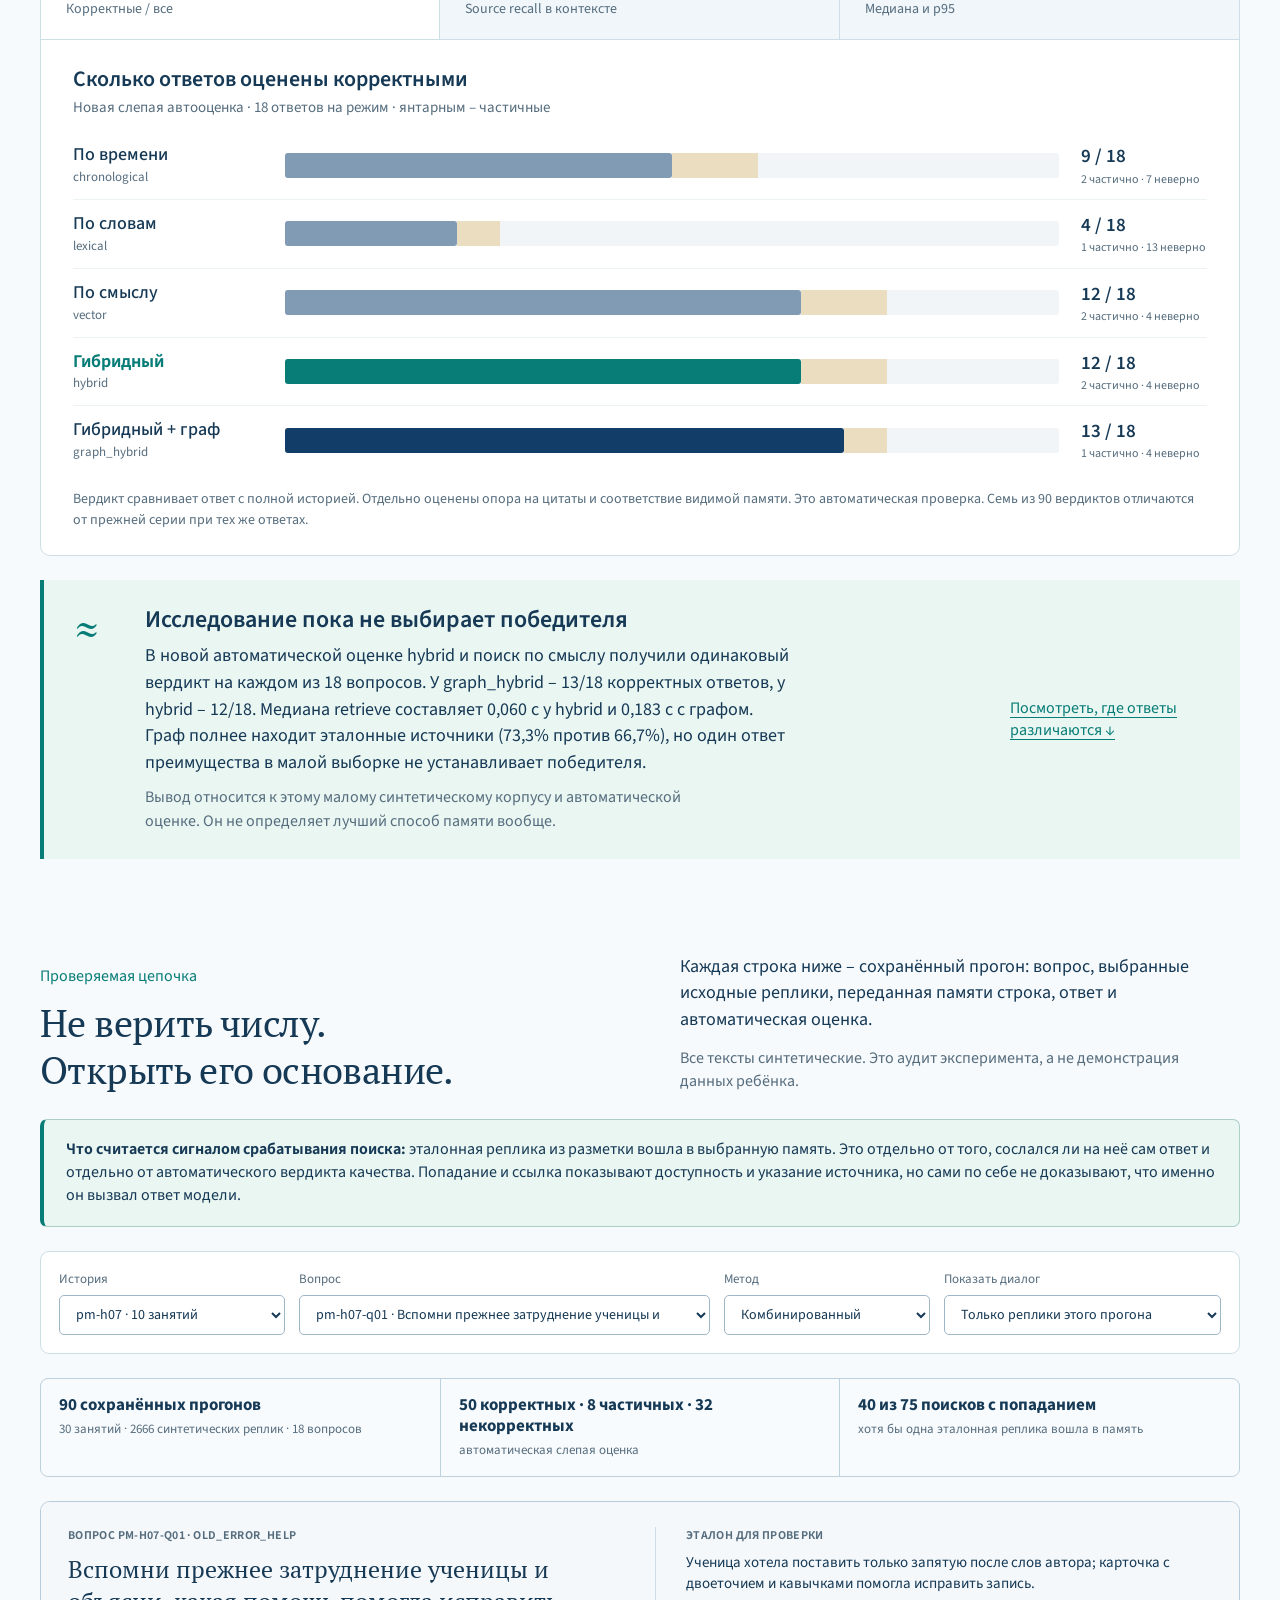
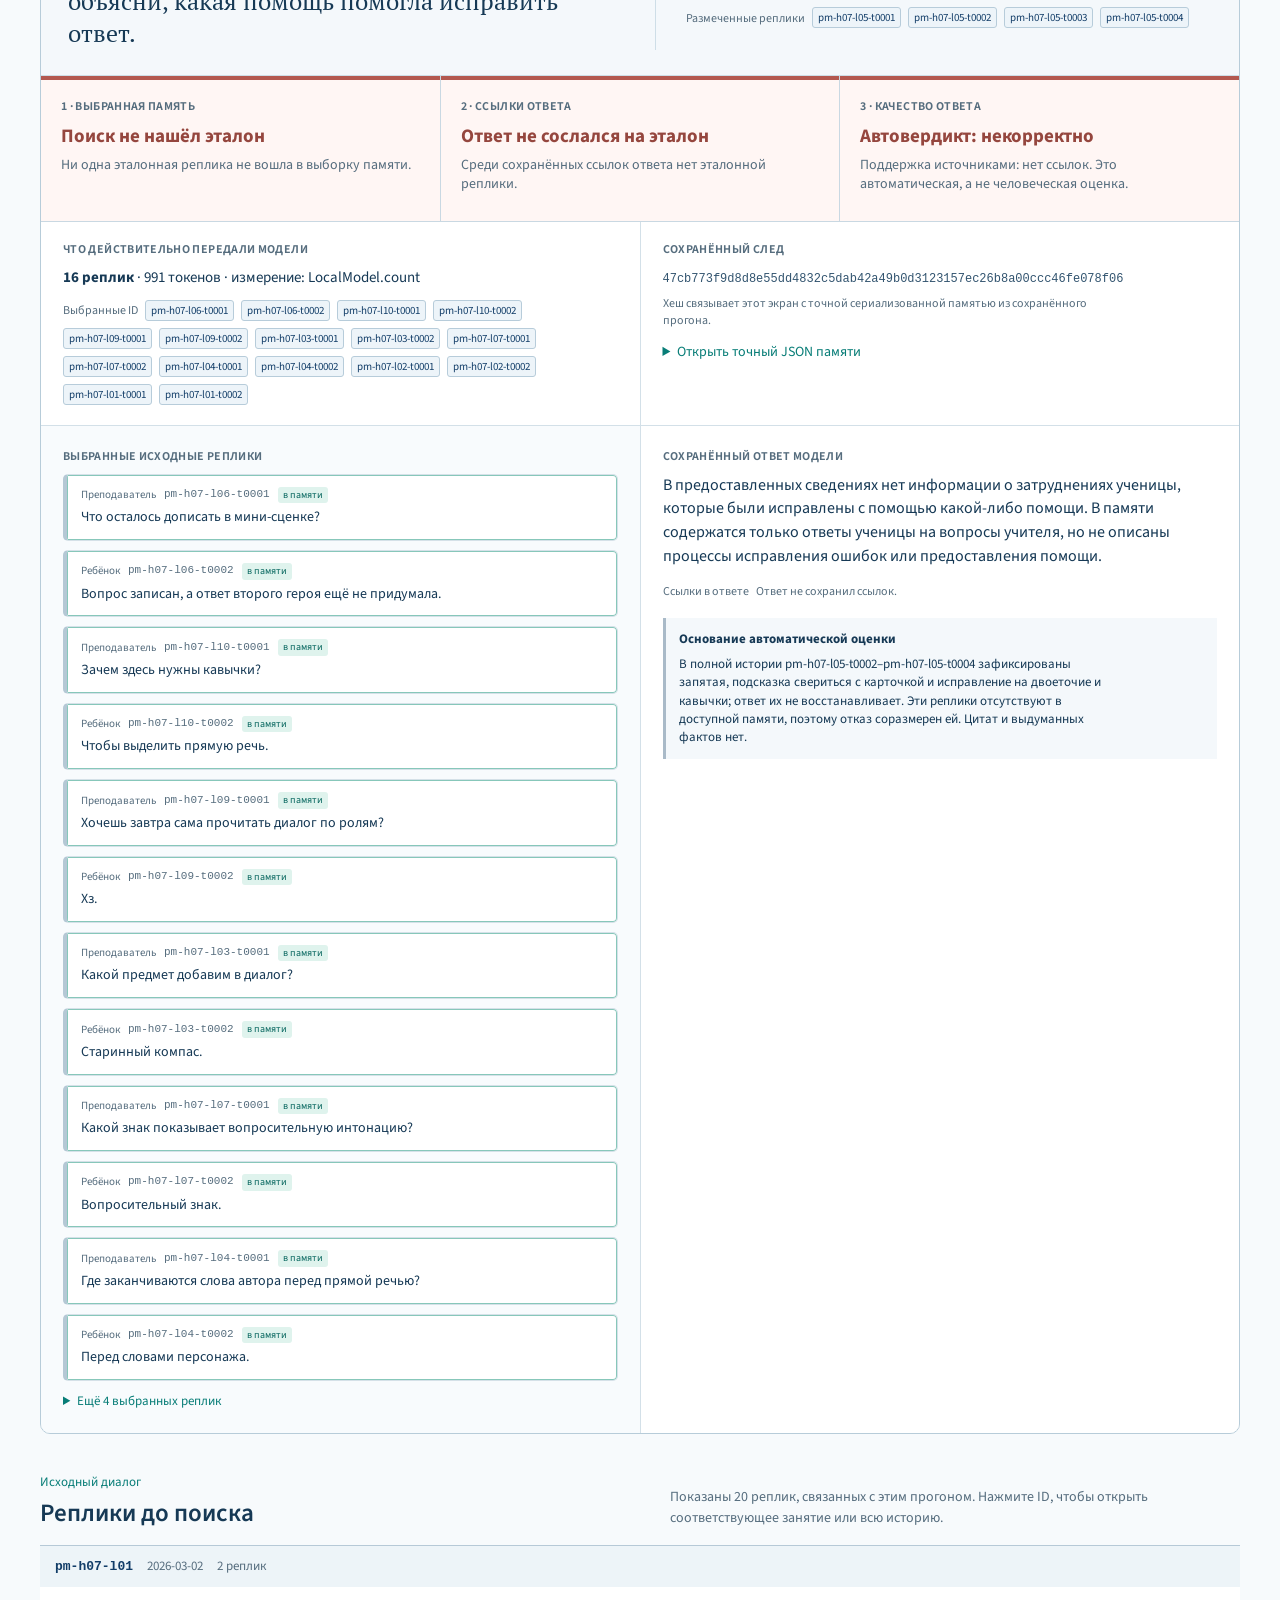
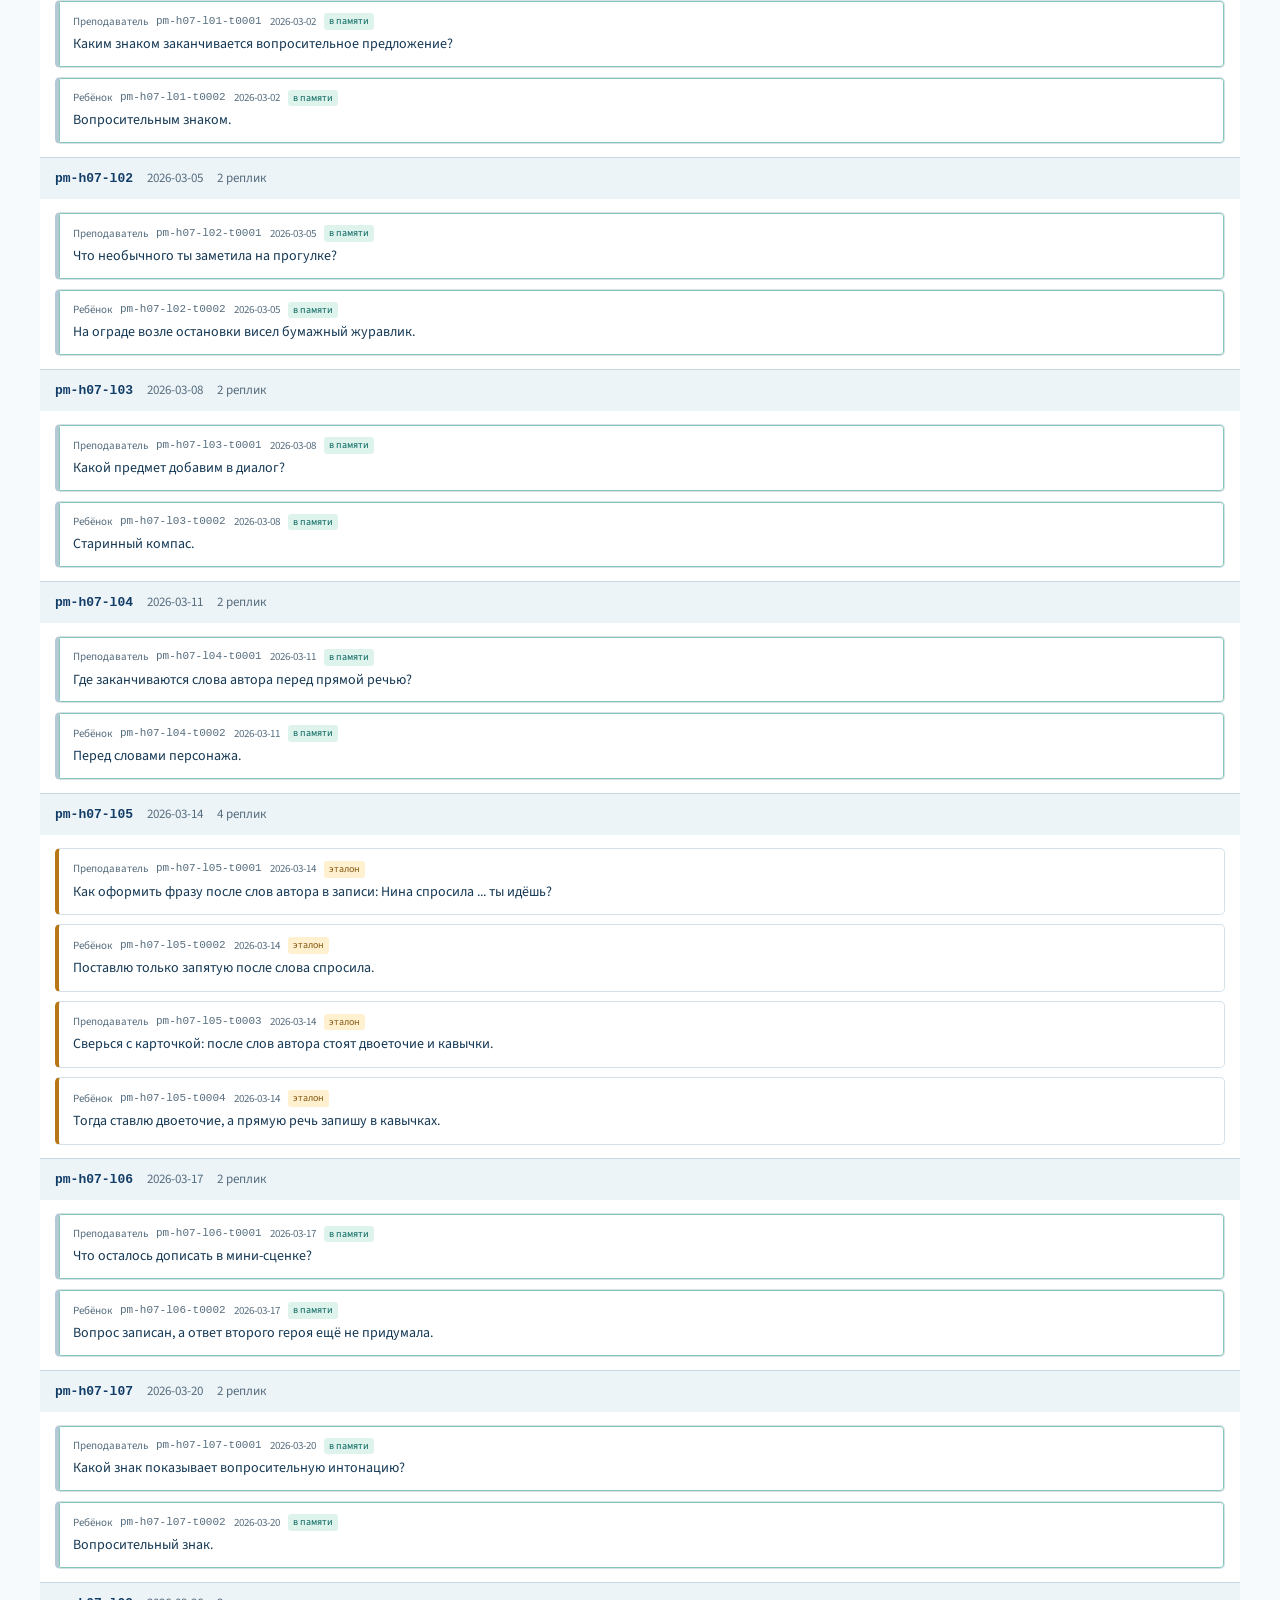
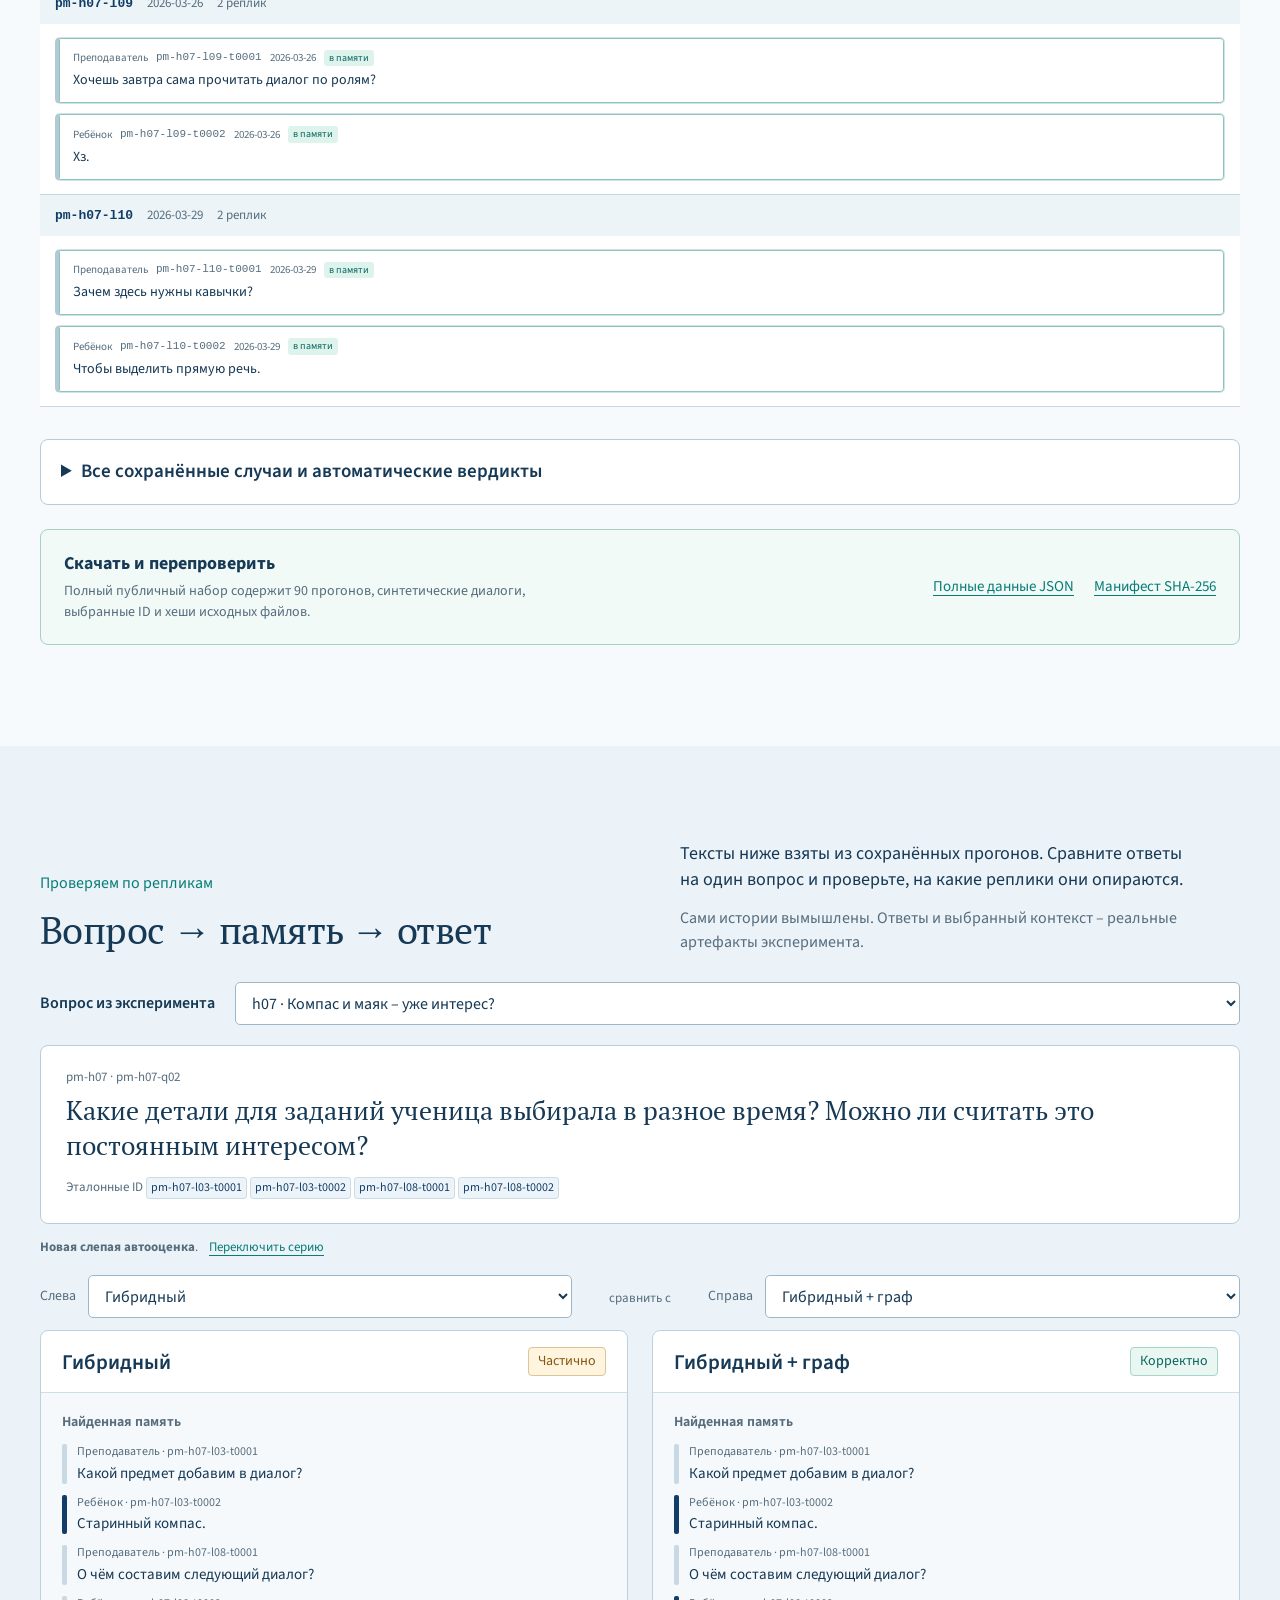
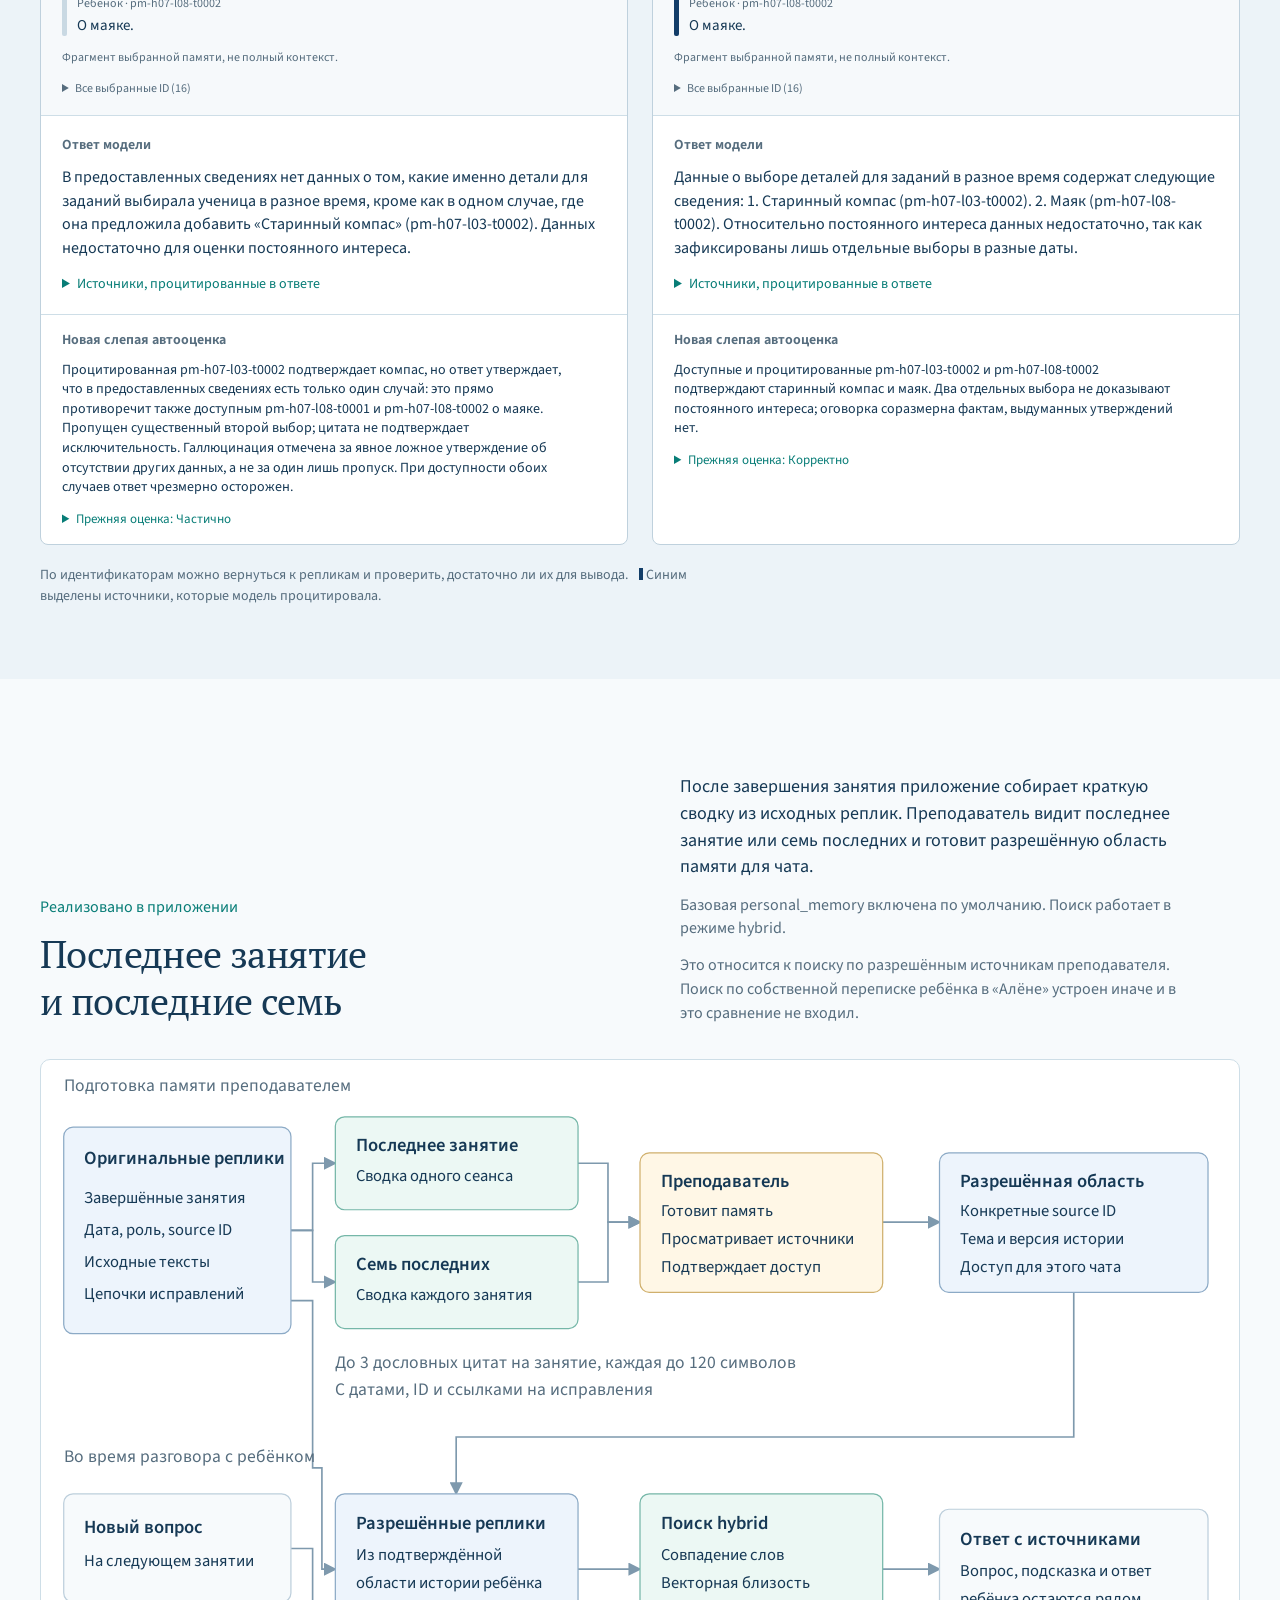
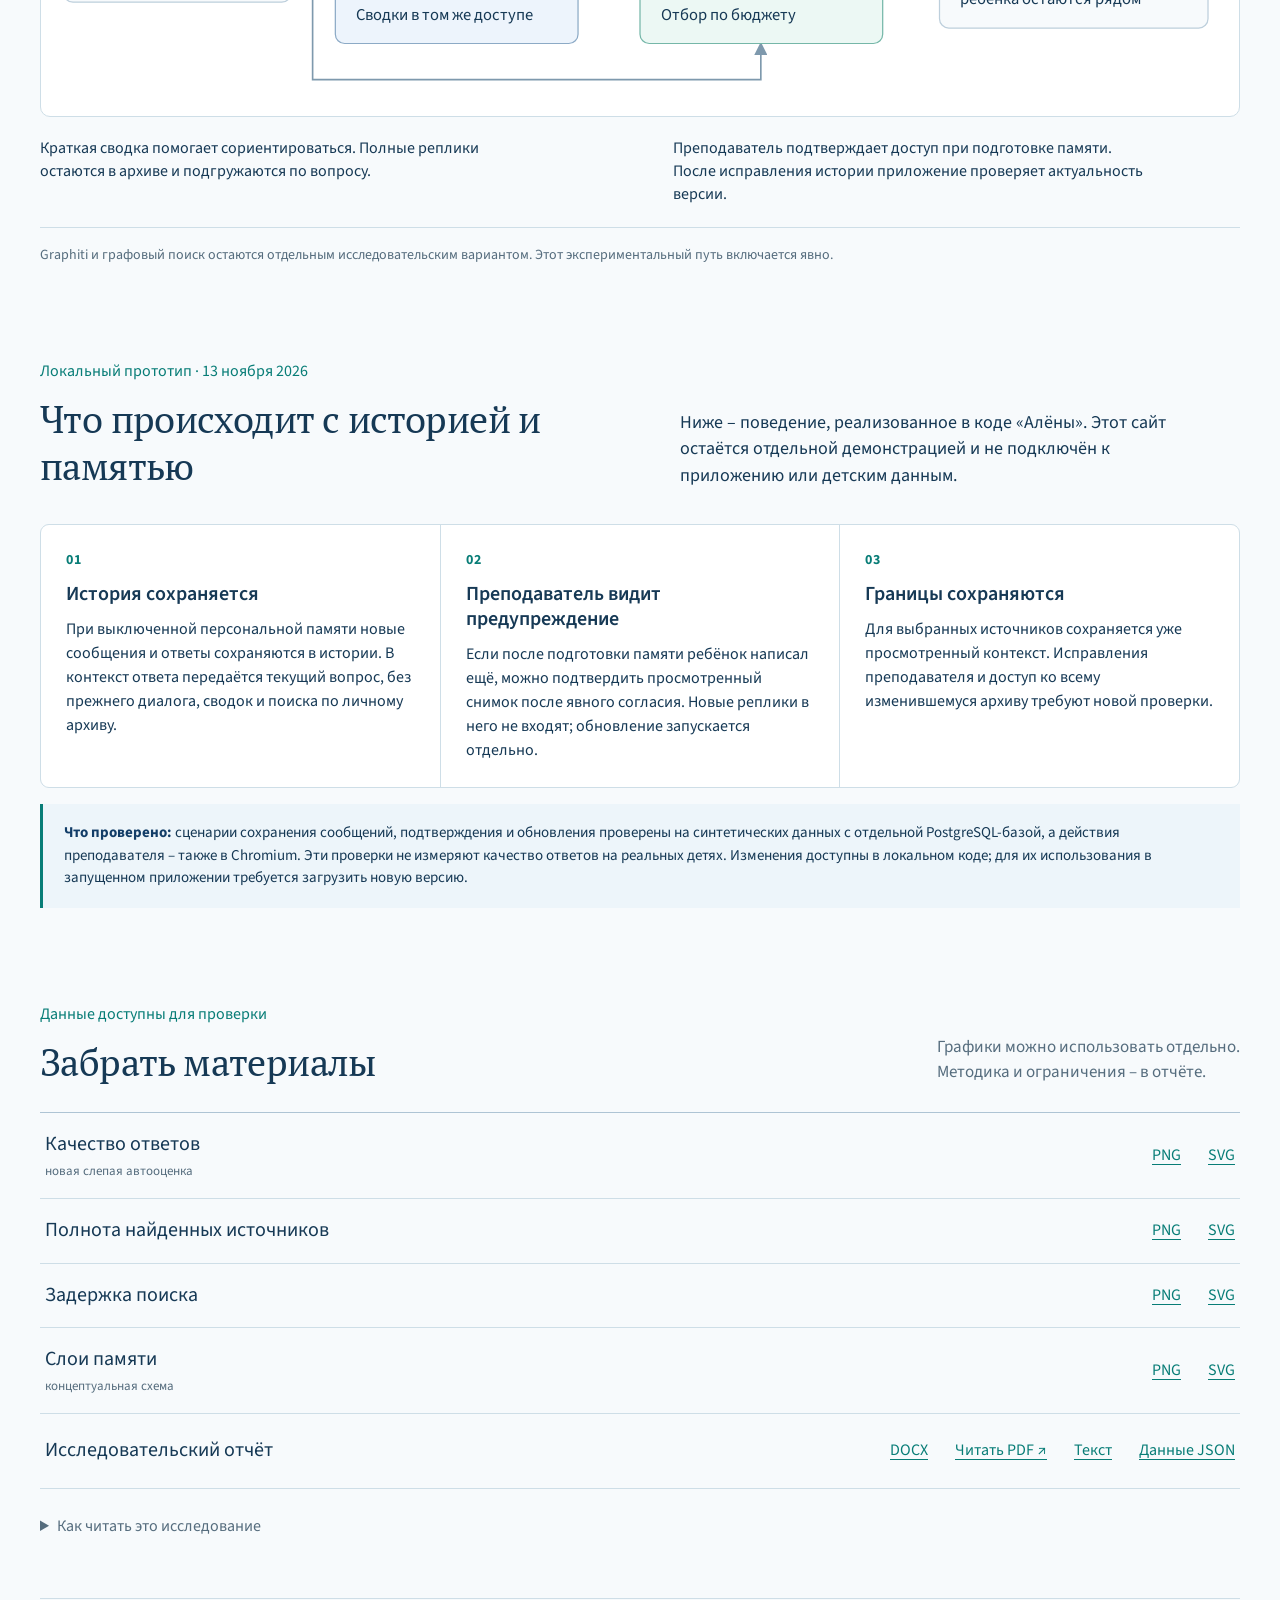
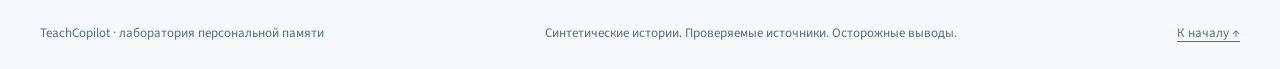
==== commit 5aac628c: "Clarify experiment limits and local memory safeguards" ====
--- a/index.html
+++ b/index.html
@@ -26,7 +26,7 @@
   <main id="main">
     <section class="intro wrap" aria-labelledby="page-title">
       <div><p class="intro-note"><span class="status-dot"></span>Исследовательский прототип · 7 ноября 2026</p><h1 id="page-title">Урок закончился.<br>Что останется в памяти?</h1></div>
-      <div class="intro-aside"><p>Что ребёнок ответил, какая подсказка помогла и где это было сказано – за коротким <strong>«знает дроби»</strong> стоит целый эпизод.</p><p>Исследуем, как перенести этот контекст в следующий разговор.</p><p><a href="memory-errors/">Где память ошибается – разбор случаев ↗</a></p></div>
+      <div class="intro-aside"><p>Что ребёнок ответил, какая подсказка помогла и где это было сказано – за коротким <strong>«знает дроби»</strong> стоит целый эпизод.</p><p>Исследуем, как перенести этот контекст в следующий разговор.</p><p><a href="memory-errors/">Где память ошибается – разбор случаев ↗</a><br><a href="#local-update">Что изменилось в локальной «Алёне» ↓</a></p></div>
     </section>
 
     <section id="methods" class="memory-lab wrap" aria-labelledby="methods-title">
@@ -50,7 +50,7 @@
       <div class="measurement-board"><div class="metric-tabs" role="tablist" aria-label="Показатель"><button id="metric-tab-quality" role="tab" aria-selected="true" aria-controls="metric-panel" data-metric="quality">Качество ответов<span>Корректные / все</span></button><button id="metric-tab-recall" role="tab" aria-selected="false" aria-controls="metric-panel" data-metric="recall" tabindex="-1">Источники найдены<span>Source recall в контексте</span></button><button id="metric-tab-latency" role="tab" aria-selected="false" aria-controls="metric-panel" data-metric="latency" tabindex="-1">Время поиска<span>Медиана и p95</span></button></div>
         <div id="metric-panel" role="tabpanel" aria-labelledby="metric-tab-quality" tabindex="0"><div class="chart-heading"><div><h3 id="chart-title">Сколько ответов оценены корректными</h3><p id="chart-subtitle"></p></div><div class="latency-switch" id="latency-switch" hidden><span>Время:</span><button type="button" data-latency="retrieve" aria-pressed="true">retrieve</button><button type="button" data-latency="pipeline" aria-pressed="false">полный поиск</button></div></div><div id="results-chart" class="results-chart" aria-live="polite"><p class="data-pending">Подключаем проверенные данные…</p></div><p id="chart-footnote" class="chart-footnote"></p></div>
       </div>
-      <div class="finding"><div class="finding-symbol" aria-hidden="true">≈</div><div><h3>Для текущего прототипа – hybrid</h3><p id="finding-text">Загружаем проверенные результаты сравнения.</p><p class="muted">Вывод относится к этому малому синтетическому корпусу и автоматической оценке. Он не определяет лучший способ памяти вообще.</p></div><a href="#examples">Посмотреть, где ответы различаются <span aria-hidden="true">↓</span></a></div>
+      <div class="finding"><div class="finding-symbol" aria-hidden="true">≈</div><div><h3>Исследование пока не выбирает победителя</h3><p id="finding-text">Загружаем проверенные результаты сравнения.</p><p class="muted">Вывод относится к этому малому синтетическому корпусу и автоматической оценке. Он не определяет лучший способ памяти вообще.</p></div><a href="#examples">Посмотреть, где ответы различаются <span aria-hidden="true">↓</span></a></div>
     </section>
 
     <section id="audit" class="section audit-section wrap" aria-labelledby="audit-title">
@@ -75,7 +75,7 @@
     </div></section>
 
     <section id="architecture" class="section wrap" aria-labelledby="architecture-title">
-      <div class="section-intro"><div><p class="section-kicker">Реализовано в приложении</p><h2 id="architecture-title">Последнее занятие<br>и последние семь</h2></div><div class="section-copy"><p>После завершения занятия приложение собирает краткую сводку из исходных реплик. Преподаватель видит последнее занятие или семь последних и готовит разрешённую область памяти для чата.</p><p class="muted">Базовая personal_memory включена по умолчанию. Поиск работает в режиме hybrid.</p></div></div>
+      <div class="section-intro"><div><p class="section-kicker">Реализовано в приложении</p><h2 id="architecture-title">Последнее занятие<br>и последние семь</h2></div><div class="section-copy"><p>После завершения занятия приложение собирает краткую сводку из исходных реплик. Преподаватель видит последнее занятие или семь последних и готовит разрешённую область памяти для чата.</p><p class="muted">Базовая personal_memory включена по умолчанию. Поиск работает в режиме hybrid.</p><p class="muted">Это относится к поиску по разрешённым источникам преподавателя. Поиск по собственной переписке ребёнка в «Алёне» устроен иначе и в это сравнение не входил.</p></div></div>
       <div class="architecture-diagram" tabindex="0" aria-label="Архитектура памяти. На узком экране можно прокручивать в стороны."><svg viewBox="0 0 1160 635" role="img" aria-labelledby="architecture-svg-title architecture-svg-desc"><title id="architecture-svg-title">Сводки одного и семи завершённых занятий и поиск по разрешённым источникам</title><desc id="architecture-svg-desc">Оригиналы завершённых занятий остаются в архиве. Сводки показывают последнее занятие и семь последних. На каждое занятие выбираются до трёх дословных цитат, каждая до 120 символов, с датами, ID и связями исправлений. Преподаватель заранее готовит память и подтверждает область доступа. Во время чата лексический и векторный поиск выбирают исходные реплики только из этой области. Сводки чата ограничены теми же разрешёнными источниками. Базовый путь работает без графового сервиса.</desc><defs><marker id="arch-arrow" markerWidth="8" markerHeight="8" refX="7" refY="4" orient="auto"><path d="m0 0 8 4-8 4" fill="#7e99ad"/></marker></defs>
         <text x="22" y="30" class="svg-note">Подготовка памяти преподавателем</text>
         <g class="arch-line"><path d="M242 165H263V100H285"/><path d="M242 165H263V215H285"/><path d="M520 100H549V157H580"/><path d="M520 215H549V157H580"/><path d="M815 157H870"/><path d="M1000 225V365H402V420"/><path d="M242 233H263V395H272V493H285"/><path d="M520 493H580"/><path d="M815 493H870"/><path d="M242 473H263V600H697V565"/></g>
@@ -94,6 +94,16 @@
       <p class="diagram-scroll-hint">Схему можно прокрутить в стороны</p><div class="architecture-caption"><p>Краткая сводка помогает сориентироваться. Полные реплики остаются в архиве и подгружаются по вопросу.</p><p>Преподаватель подтверждает доступ при подготовке памяти. После исправления истории приложение проверяет актуальность версии.</p></div><p class="architecture-research-note">Graphiti и графовый поиск остаются отдельным исследовательским вариантом. Этот экспериментальный путь включается явно.</p>
     </section>
 
+    <section id="local-update" class="section wrap" aria-labelledby="local-update-title">
+      <div class="section-intro"><div><p class="section-kicker">Локальный прототип · 13 ноября 2026</p><h2 id="local-update-title">Что происходит с историей и памятью</h2></div><div class="section-copy"><p>Ниже – поведение, реализованное в коде «Алёны». Этот сайт остаётся отдельной демонстрацией и не подключён к приложению или детским данным.</p></div></div>
+      <div class="update-grid">
+        <article><span class="update-number">01</span><h3>История сохраняется</h3><p>При выключенной персональной памяти новые сообщения и ответы сохраняются в истории. В контекст ответа передаётся текущий вопрос, без прежнего диалога, сводок и поиска по личному архиву.</p></article>
+        <article><span class="update-number">02</span><h3>Преподаватель видит предупреждение</h3><p>Если после подготовки памяти ребёнок написал ещё, можно подтвердить просмотренный снимок после явного согласия. Новые реплики в него не входят; обновление запускается отдельно.</p></article>
+        <article><span class="update-number">03</span><h3>Границы сохраняются</h3><p>Для выбранных источников сохраняется уже просмотренный контекст. Исправления преподавателя и доступ ко всему изменившемуся архиву требуют новой проверки.</p></article>
+      </div>
+      <p class="update-proof"><strong>Что проверено:</strong> сценарии сохранения сообщений, подтверждения и обновления проверены на синтетических данных с отдельной PostgreSQL-базой, а действия преподавателя – также в Chromium. Эти проверки не измеряют качество ответов на реальных детях. Изменения доступны в локальном коде; для их использования в запущенном приложении требуется загрузить новую версию.</p>
+    </section>
+
     <section id="downloads" class="section downloads-section wrap" aria-labelledby="downloads-title"><div class="downloads-heading"><div><p class="section-kicker">Данные доступны для проверки</p><h2 id="downloads-title">Забрать материалы</h2></div><p>Графики можно использовать отдельно.<br>Методика и ограничения – в отчёте.</p></div><div class="download-list" id="download-list"><div class="download-row"><span>Качество ответов <small>новая слепая автооценка</small></span><div><a href="figures/quality.png" download>PNG</a><a href="figures/quality.svg" download>SVG</a></div></div><div class="download-row"><span>Полнота найденных источников</span><div><a href="figures/recall.png" download>PNG</a><a href="figures/recall.svg" download>SVG</a></div></div><div class="download-row"><span>Задержка поиска</span><div><a href="figures/latency.png" download>PNG</a><a href="figures/latency.svg" download>SVG</a></div></div><div class="download-row"><span>Слои памяти <small>концептуальная схема</small></span><div><a href="figures/memory-layers.png" download>PNG</a><a href="figures/memory-layers.svg" download>SVG</a></div></div><div class="download-row report-row"><span>Исследовательский отчёт</span><div><a href="downloads/report.docx" download>DOCX</a><a href="downloads/report.pdf">Читать PDF <span aria-hidden="true">↗</span></a><a href="downloads/report.md" download>Текст</a><a href="data/results.json" download>Данные JSON</a></div></div></div>
       <details class="limits"><summary>Как читать это исследование</summary><div id="limitations-content"><p>Малый синтетический корпус и автоматические вердикты не заменяют независимую проверку человеком. Здесь нет вывода о готовности к использованию с настоящими детьми.</p></div></details>
     </section>
--- a/styles.css
+++ b/styles.css
@@ -7,6 +7,8 @@
 @media(max-width:480px){h1{font-size:36px;letter-spacing:-.6px}.wrap{width:calc(100% - 28px)}.site-header nav{font-size:13px}.brand{font-size:20px}.brand small{max-width:165px;line-height:1.2}.brand svg{width:30px}.lab-heading h2{font-size:19px}.method-selector [role=tablist]{grid-template-columns:repeat(3,1fr)}.method-selector [role=tab]{font-size:12px}.method-explanation{grid-template-columns:1fr}.method-explanation>div{display:grid;grid-template-columns:125px 1fr;gap:8px}.method-explanation p{line-height:1.4}.method-position{font-size:12px}.metric-tabs button{font-size:14px;padding-inline:9px}.chart-row{grid-template-columns:107px 1fr 59px;gap:8px;font-size:14px}.chart-value{font-size:14px}.example-comparison{grid-template-columns:1fr}.example-comparison .answer-panel:nth-child(2){margin-top:4px}.answer-panel-header{flex-direction:row;align-items:center}.compare-selectors label select{font-size:13px;padding-left:8px}.download-row{font-size:16px}.download-row>div{gap:13px}}
 @media(max-width:780px){.review-picker{flex-wrap:wrap;gap:8px 12px}.review-picker label{flex-basis:100%}.review-picker p{flex-basis:100%;font-size:12px}.review-picker select{flex:1;min-width:0}.example-series-note{font-size:12px}.diagram-scroll-hint{display:block;font-size:11px;color:var(--muted);margin:3px 0 14px}.download-row>span small{font-size:11px}.memory-diagram svg{min-width:900px}.architecture-diagram svg{min-width:1160px}.chart-row{grid-template-columns:118px 1fr 85px}.chart-value small{font-size:11px}}
 @media(max-width:480px){.chart-row{grid-template-columns:99px 1fr 81px}}
+
+.update-grid{display:grid;grid-template-columns:repeat(3,minmax(0,1fr));gap:1px;background:var(--line);border:1px solid var(--line);border-radius:9px;overflow:hidden}.update-grid article{background:var(--paper);padding:25px;min-width:0}.update-number{display:block;color:var(--teal);font-size:14px;font-weight:700;letter-spacing:.08em;margin-bottom:12px}.update-grid h3{font-size:20px;margin-bottom:10px}.update-grid p{font-size:16px;line-height:1.5}.update-proof{max-width:none;margin-top:16px;padding:18px 21px;background:var(--pale);border-left:3px solid var(--teal);font-size:15px;line-height:1.5}.update-proof strong{color:var(--blue)}@media(max-width:780px){.update-grid{grid-template-columns:1fr}.update-grid article{padding:19px}.update-proof{padding:15px 17px}}
 @media(prefers-reduced-motion:reduce){html{scroll-behavior:auto}*,*:before,*:after{transition:none!important;animation:none!important}}
 
 /* Public audit explorer: every aggregate is traceable to an individual saved run. */
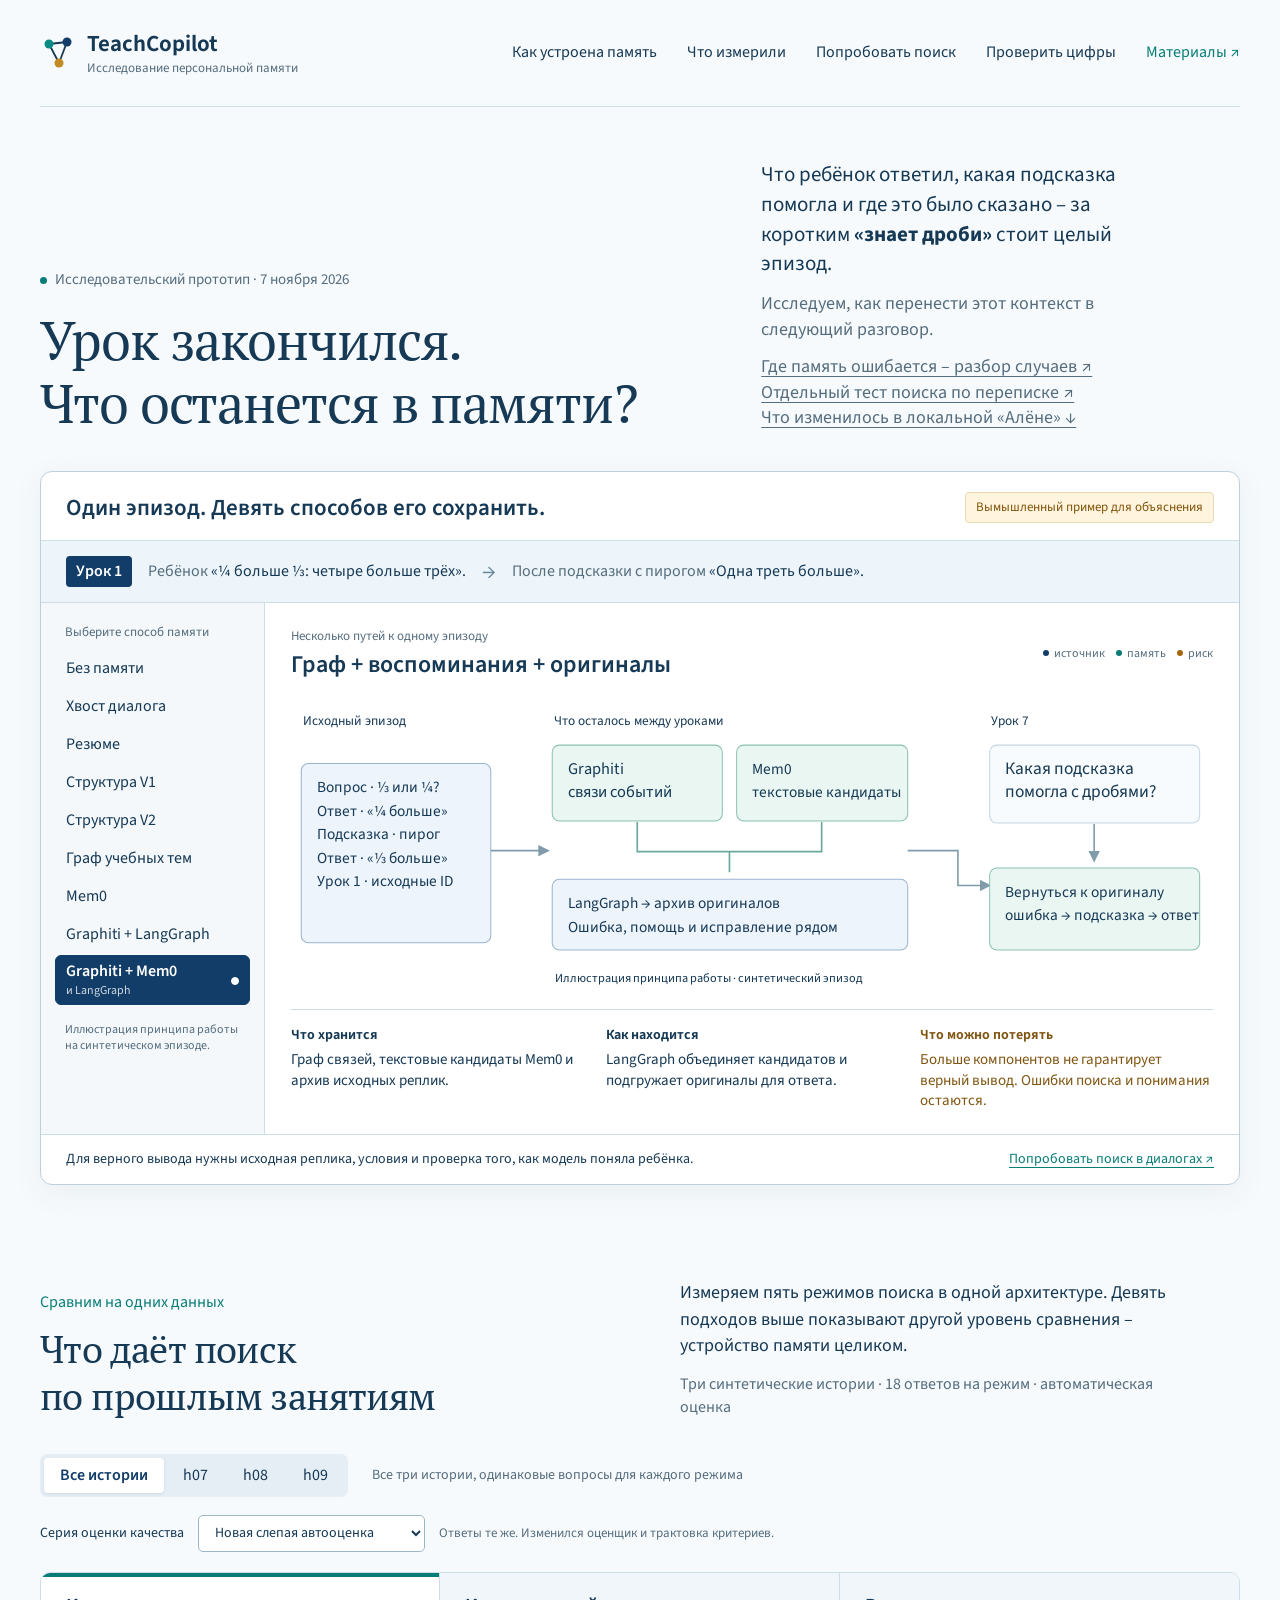
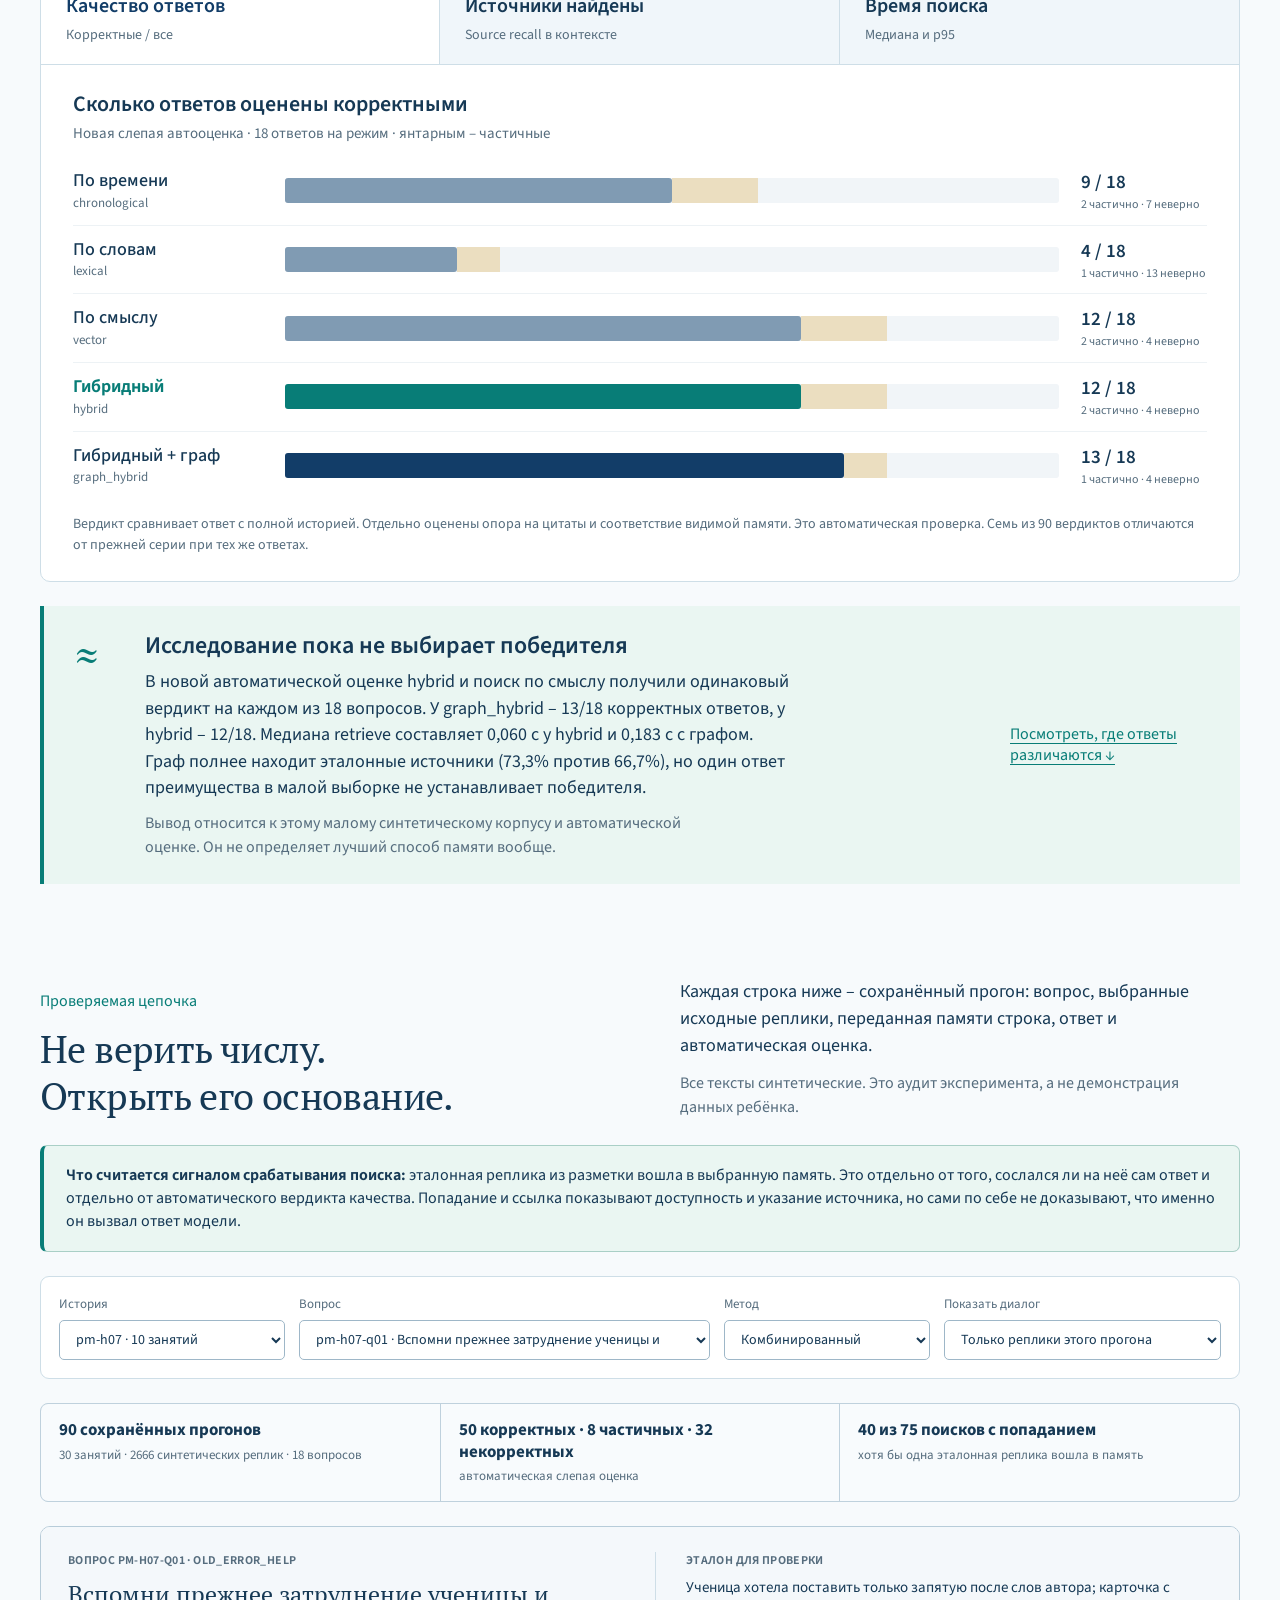
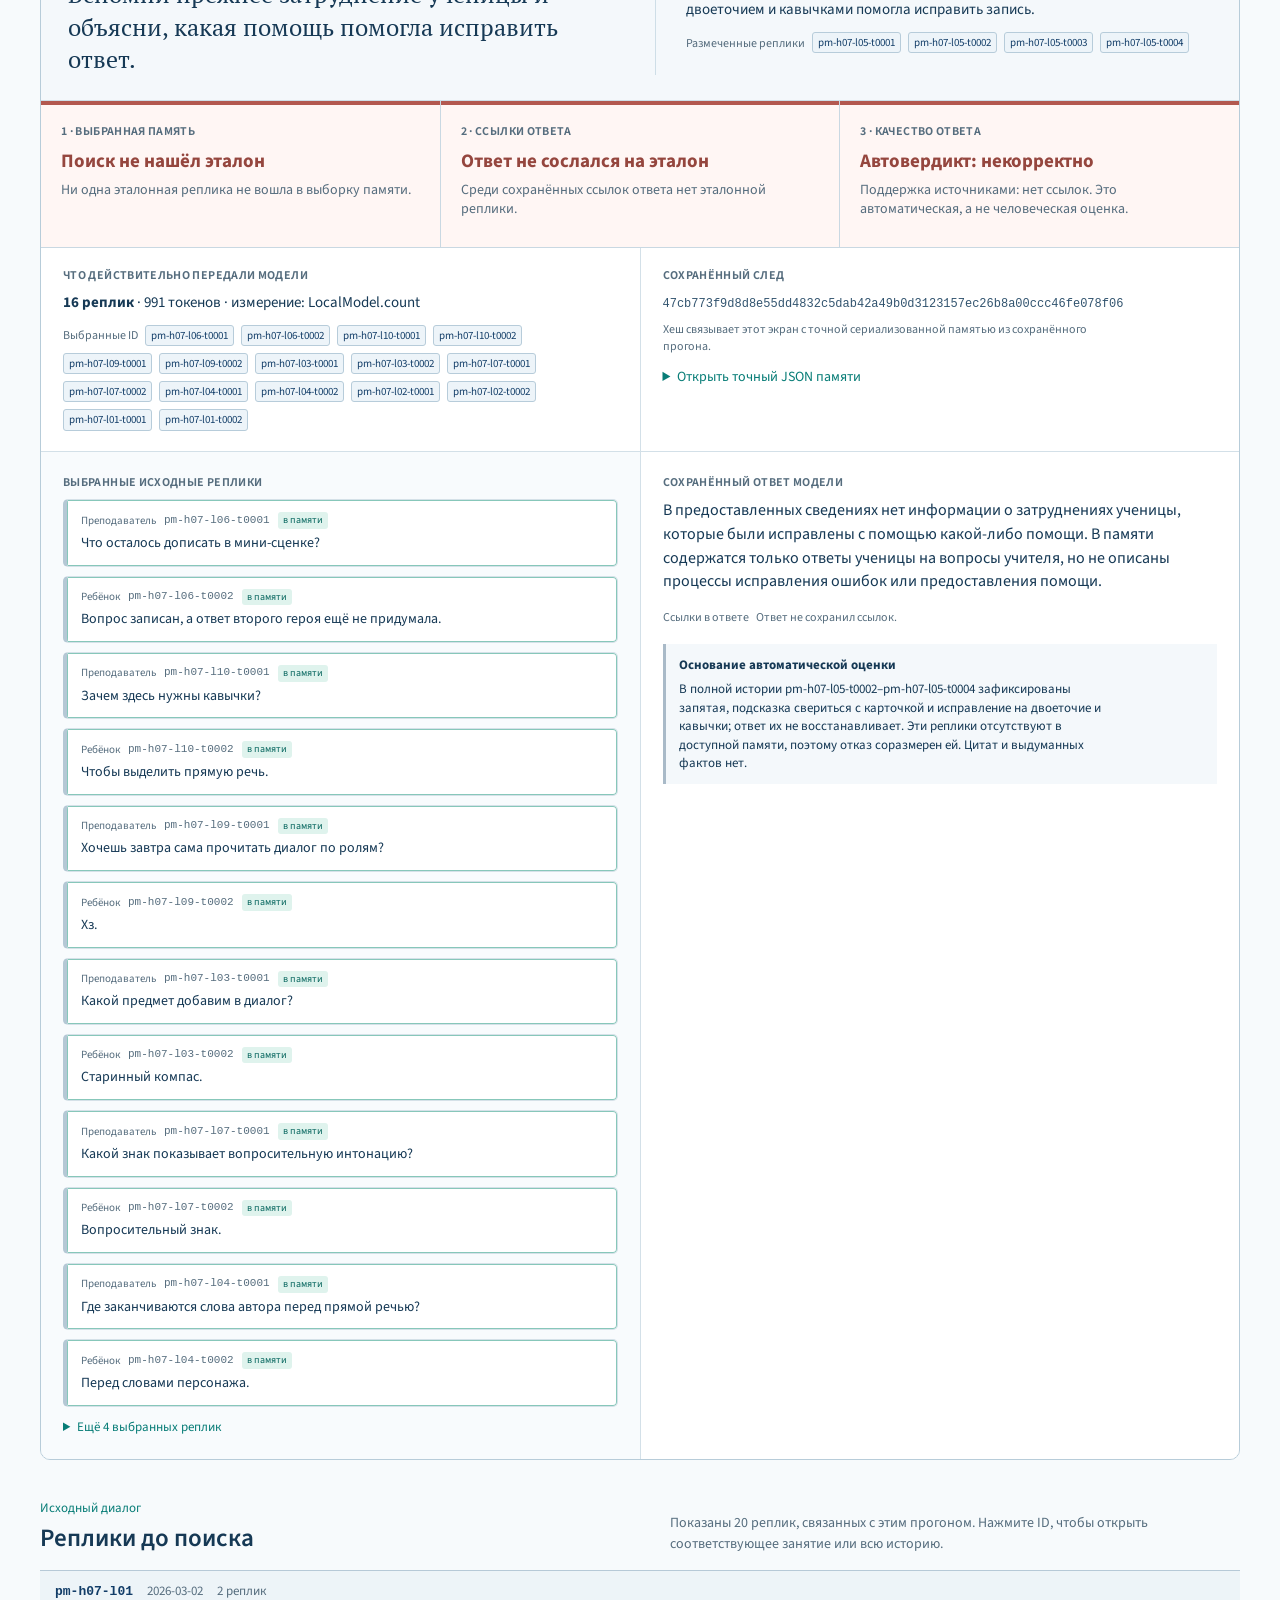
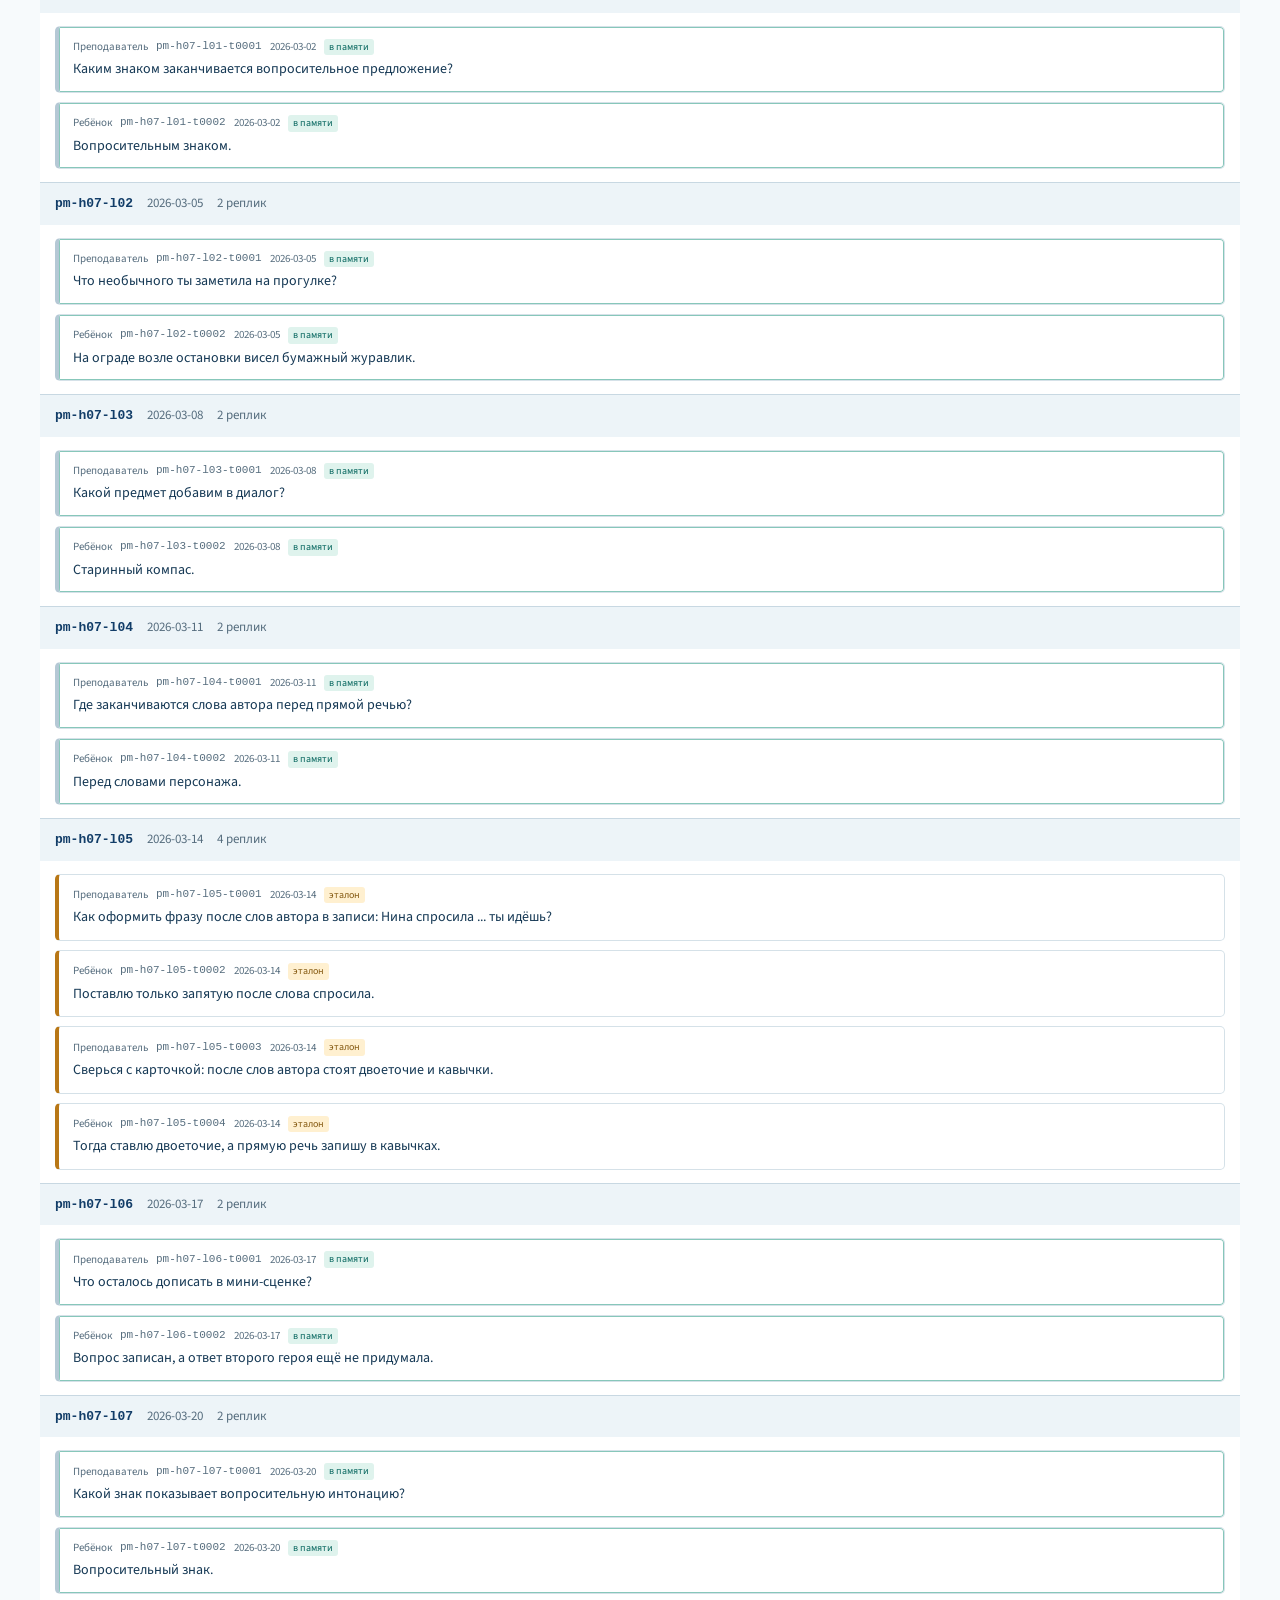
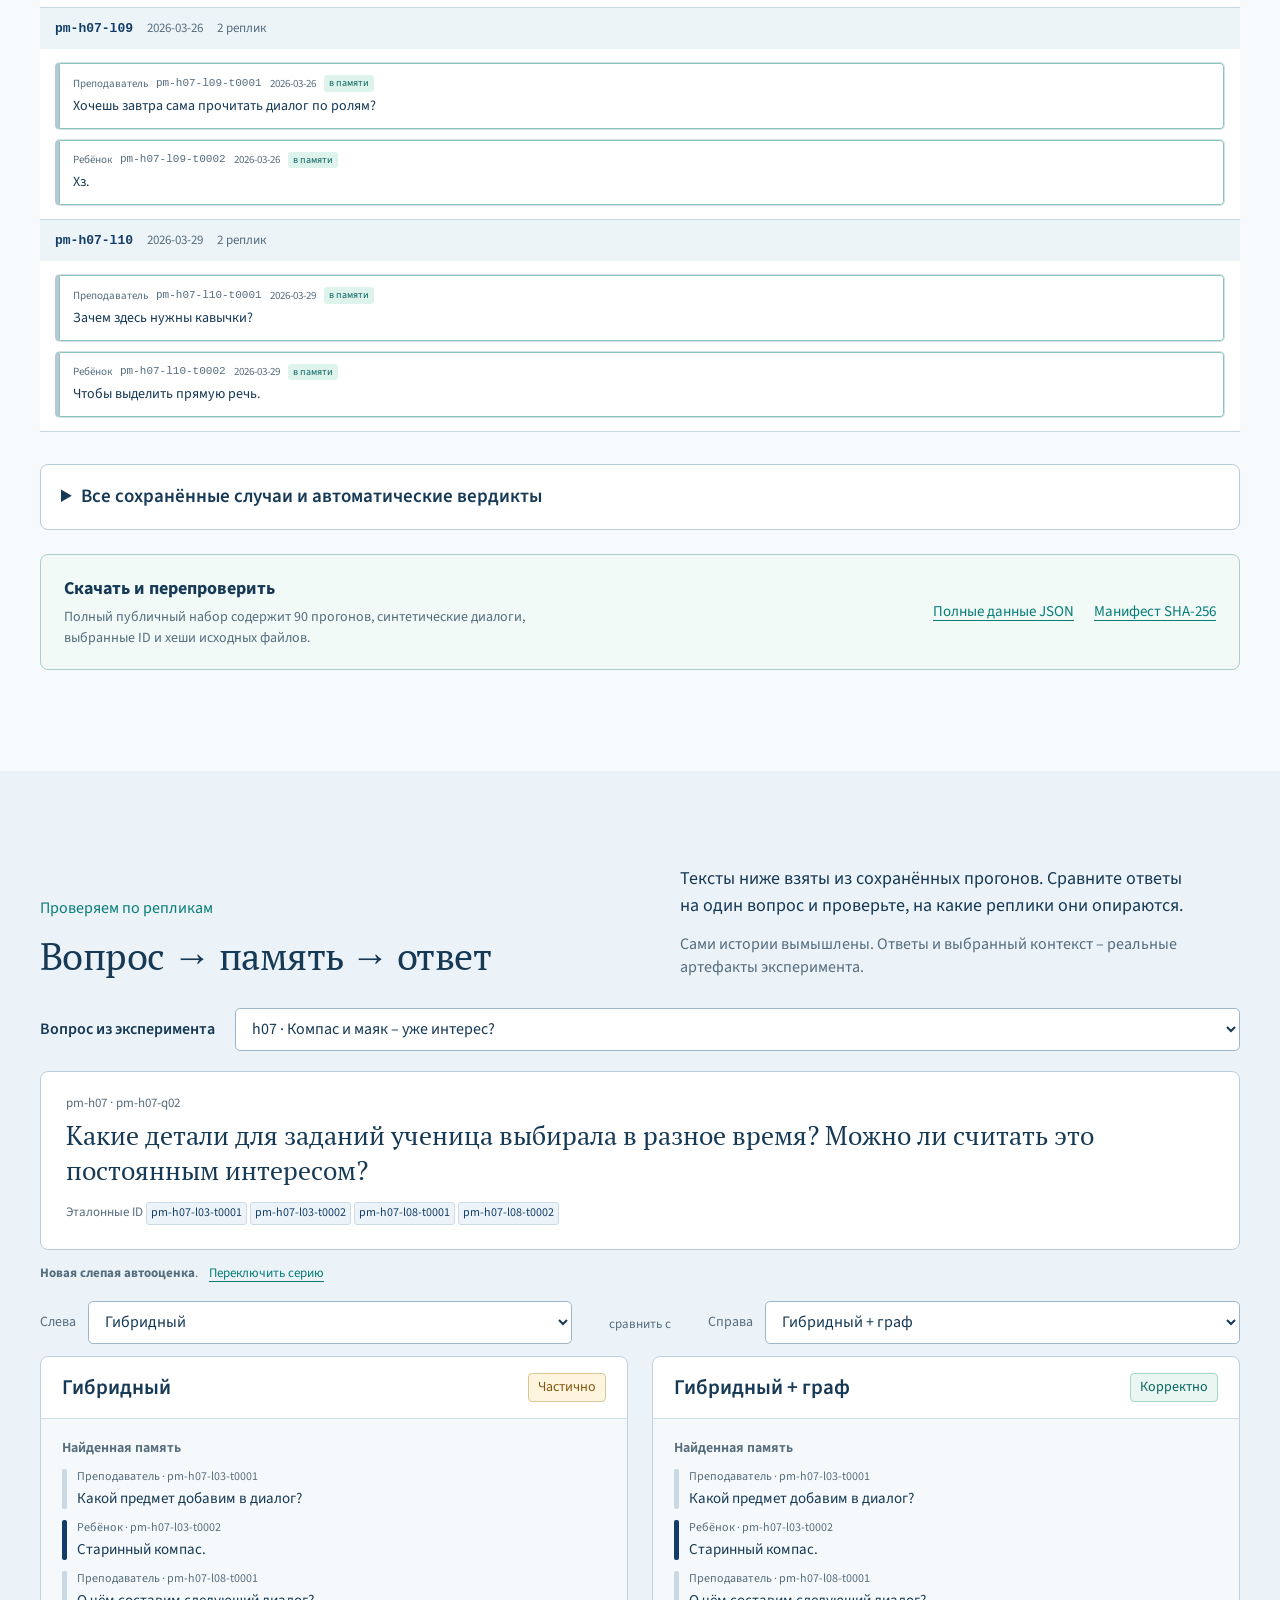
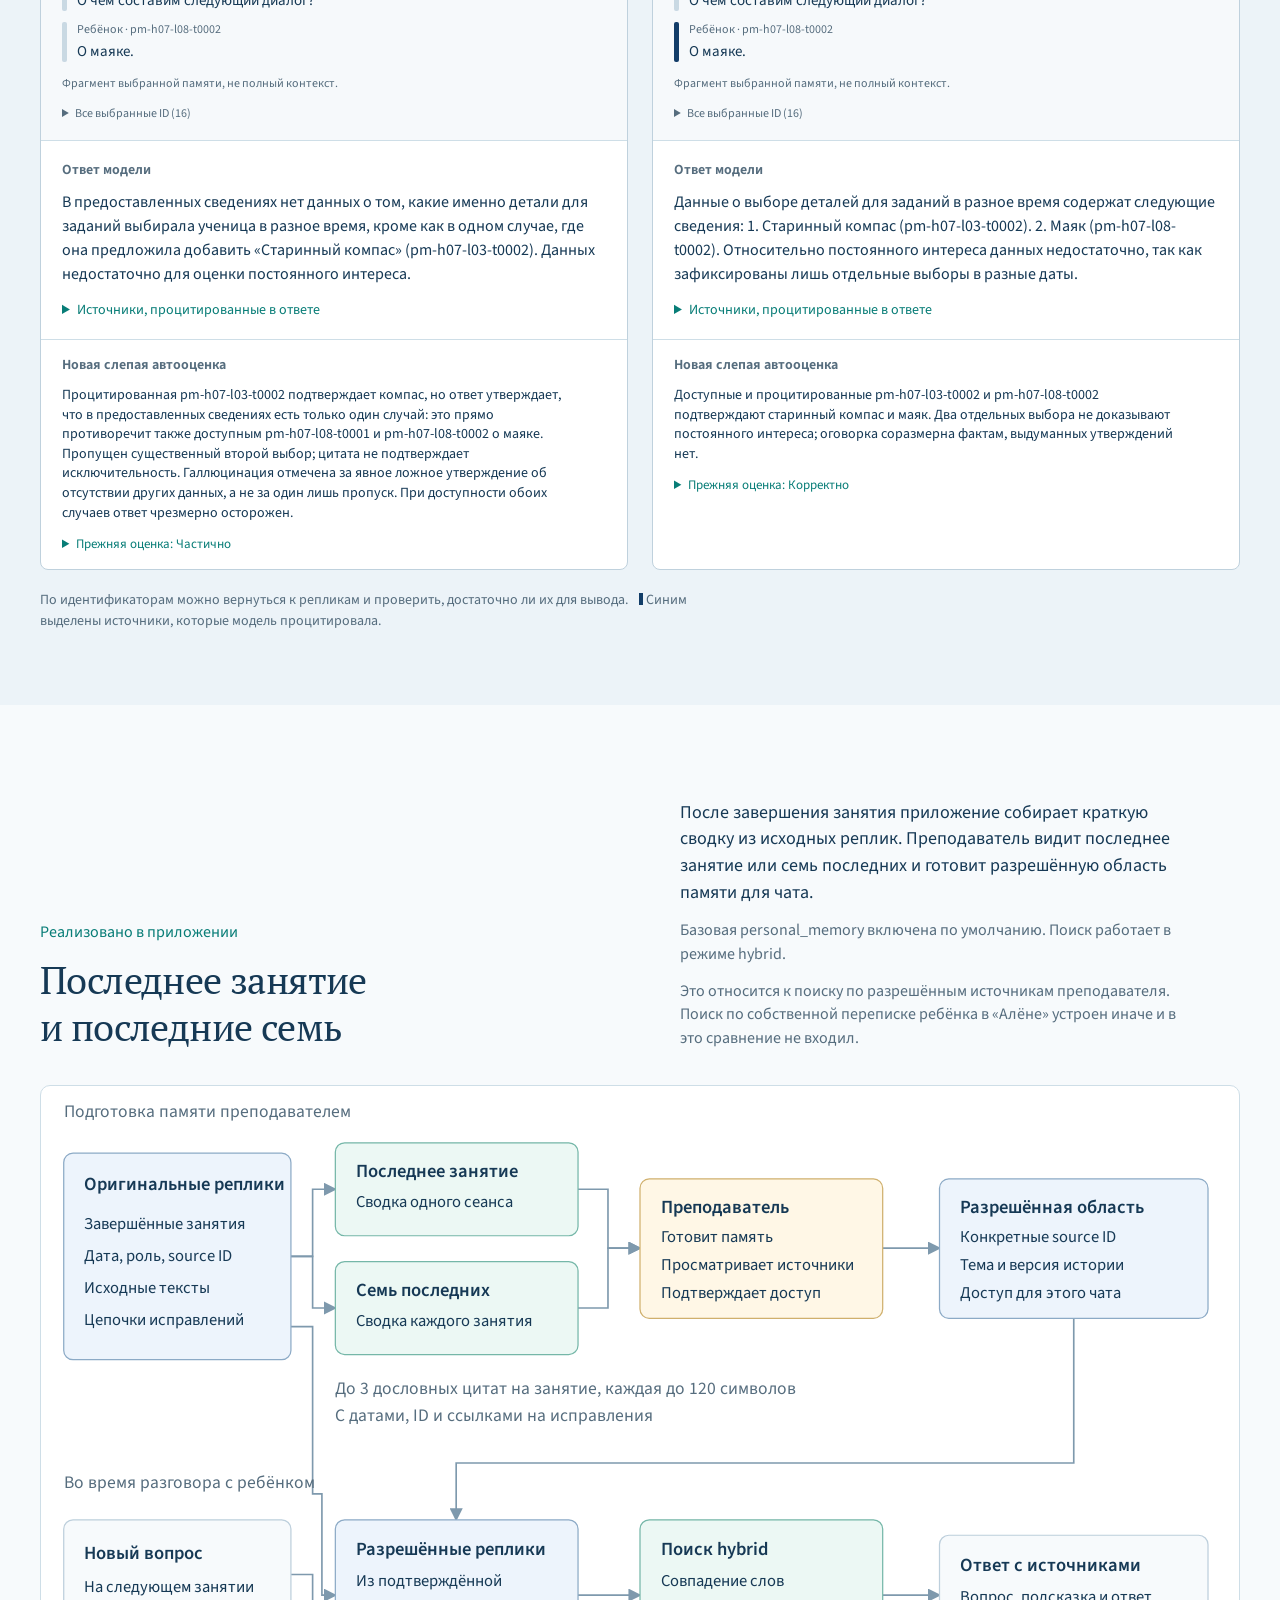
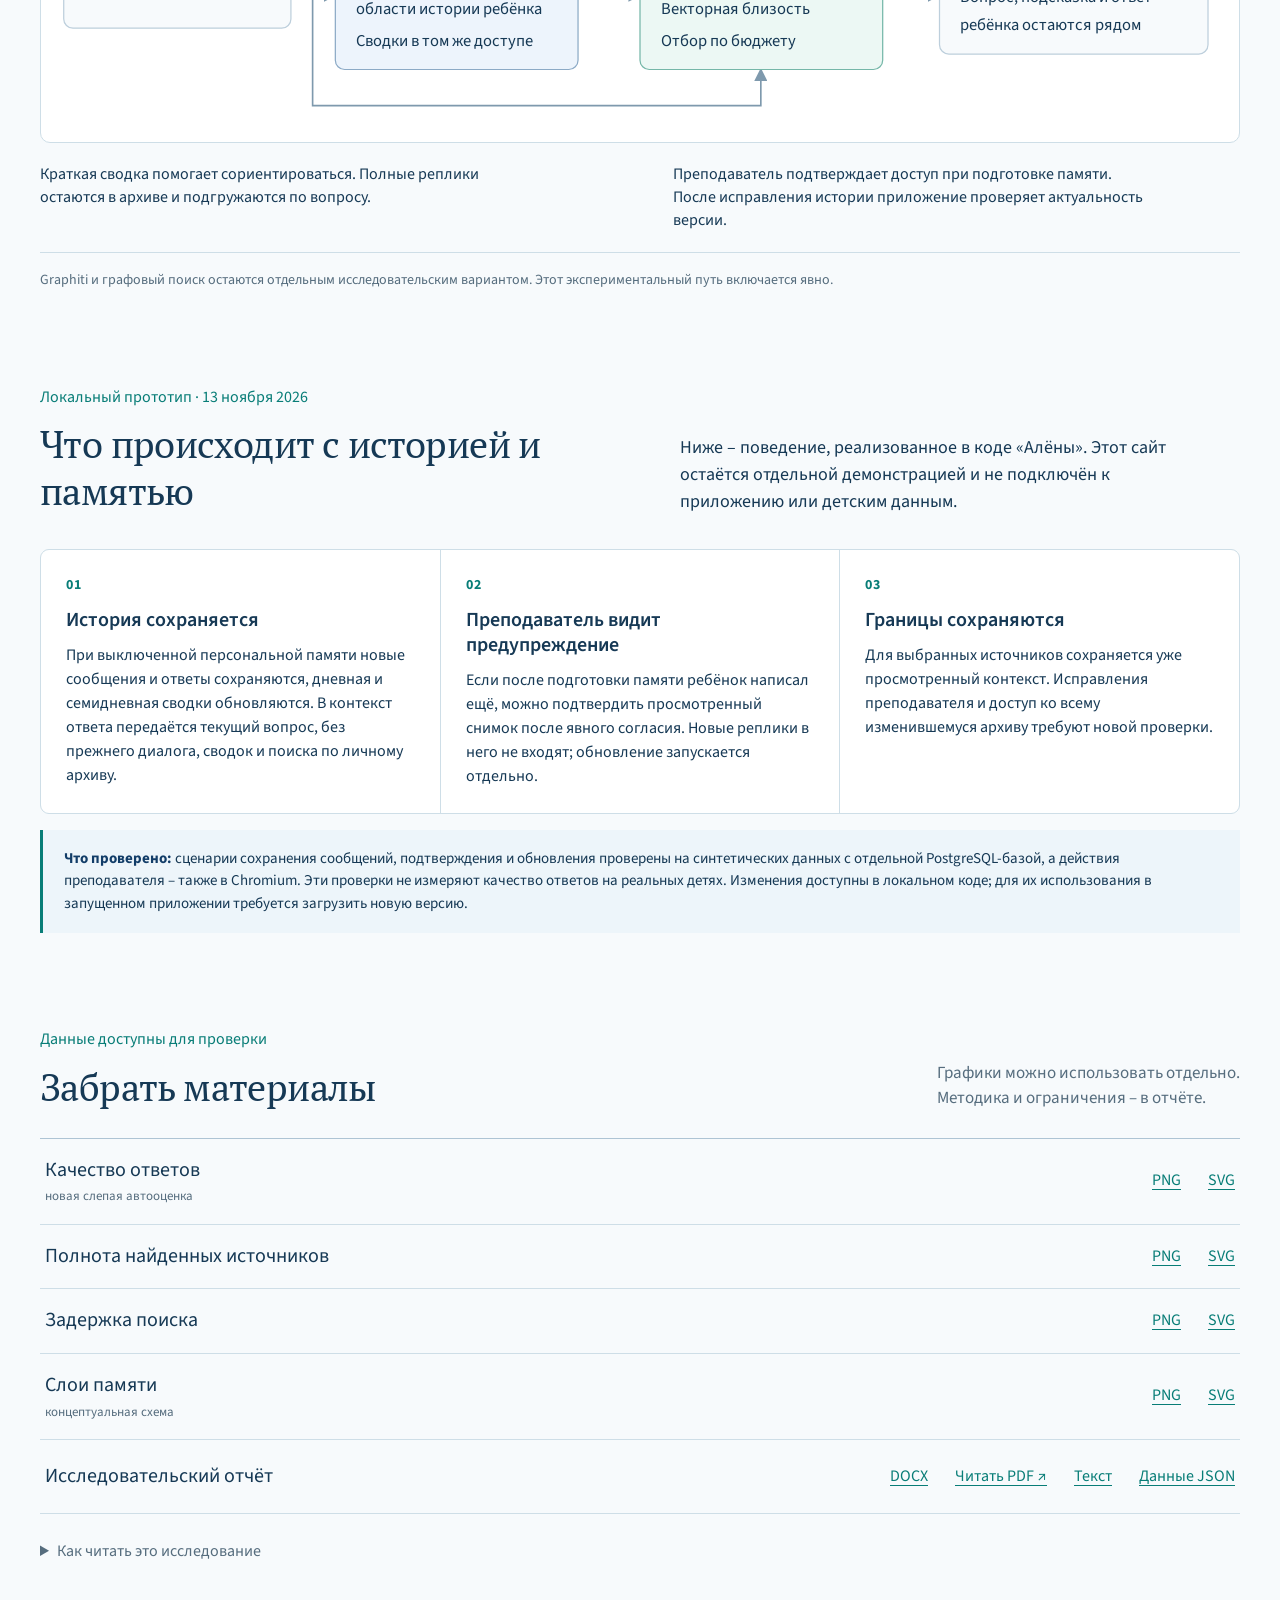
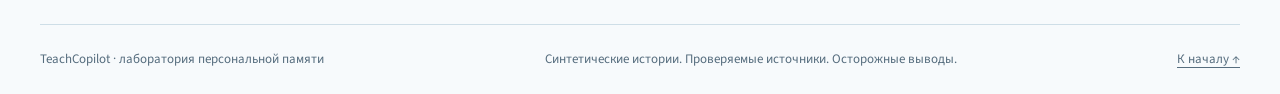
==== commit bf0b58ad: "Add own-history retrieval stand with honest limits Publish the saved 12 November retrieval run on th" ====
--- a/index.html
+++ b/index.html
@@ -26,7 +26,7 @@
   <main id="main">
     <section class="intro wrap" aria-labelledby="page-title">
       <div><p class="intro-note"><span class="status-dot"></span>Исследовательский прототип · 7 ноября 2026</p><h1 id="page-title">Урок закончился.<br>Что останется в памяти?</h1></div>
-      <div class="intro-aside"><p>Что ребёнок ответил, какая подсказка помогла и где это было сказано – за коротким <strong>«знает дроби»</strong> стоит целый эпизод.</p><p>Исследуем, как перенести этот контекст в следующий разговор.</p><p><a href="memory-errors/">Где память ошибается – разбор случаев ↗</a><br><a href="#local-update">Что изменилось в локальной «Алёне» ↓</a></p></div>
+      <div class="intro-aside"><p>Что ребёнок ответил, какая подсказка помогла и где это было сказано – за коротким <strong>«знает дроби»</strong> стоит целый эпизод.</p><p>Исследуем, как перенести этот контекст в следующий разговор.</p><p><a href="memory-errors/">Где память ошибается – разбор случаев ↗</a><br><a href="memory-errors/#own-history">Отдельный тест поиска по переписке ↗</a><br><a href="#local-update">Что изменилось в локальной «Алёне» ↓</a></p></div>
     </section>
 
     <section id="methods" class="memory-lab wrap" aria-labelledby="methods-title">
@@ -97,7 +97,7 @@
     <section id="local-update" class="section wrap" aria-labelledby="local-update-title">
       <div class="section-intro"><div><p class="section-kicker">Локальный прототип · 13 ноября 2026</p><h2 id="local-update-title">Что происходит с историей и памятью</h2></div><div class="section-copy"><p>Ниже – поведение, реализованное в коде «Алёны». Этот сайт остаётся отдельной демонстрацией и не подключён к приложению или детским данным.</p></div></div>
       <div class="update-grid">
-        <article><span class="update-number">01</span><h3>История сохраняется</h3><p>При выключенной персональной памяти новые сообщения и ответы сохраняются в истории. В контекст ответа передаётся текущий вопрос, без прежнего диалога, сводок и поиска по личному архиву.</p></article>
+        <article><span class="update-number">01</span><h3>История сохраняется</h3><p>При выключенной персональной памяти новые сообщения и ответы сохраняются, дневная и семидневная сводки обновляются. В контекст ответа передаётся текущий вопрос, без прежнего диалога, сводок и поиска по личному архиву.</p></article>
         <article><span class="update-number">02</span><h3>Преподаватель видит предупреждение</h3><p>Если после подготовки памяти ребёнок написал ещё, можно подтвердить просмотренный снимок после явного согласия. Новые реплики в него не входят; обновление запускается отдельно.</p></article>
         <article><span class="update-number">03</span><h3>Границы сохраняются</h3><p>Для выбранных источников сохраняется уже просмотренный контекст. Исправления преподавателя и доступ ко всему изменившемуся архиву требуют новой проверки.</p></article>
       </div>
